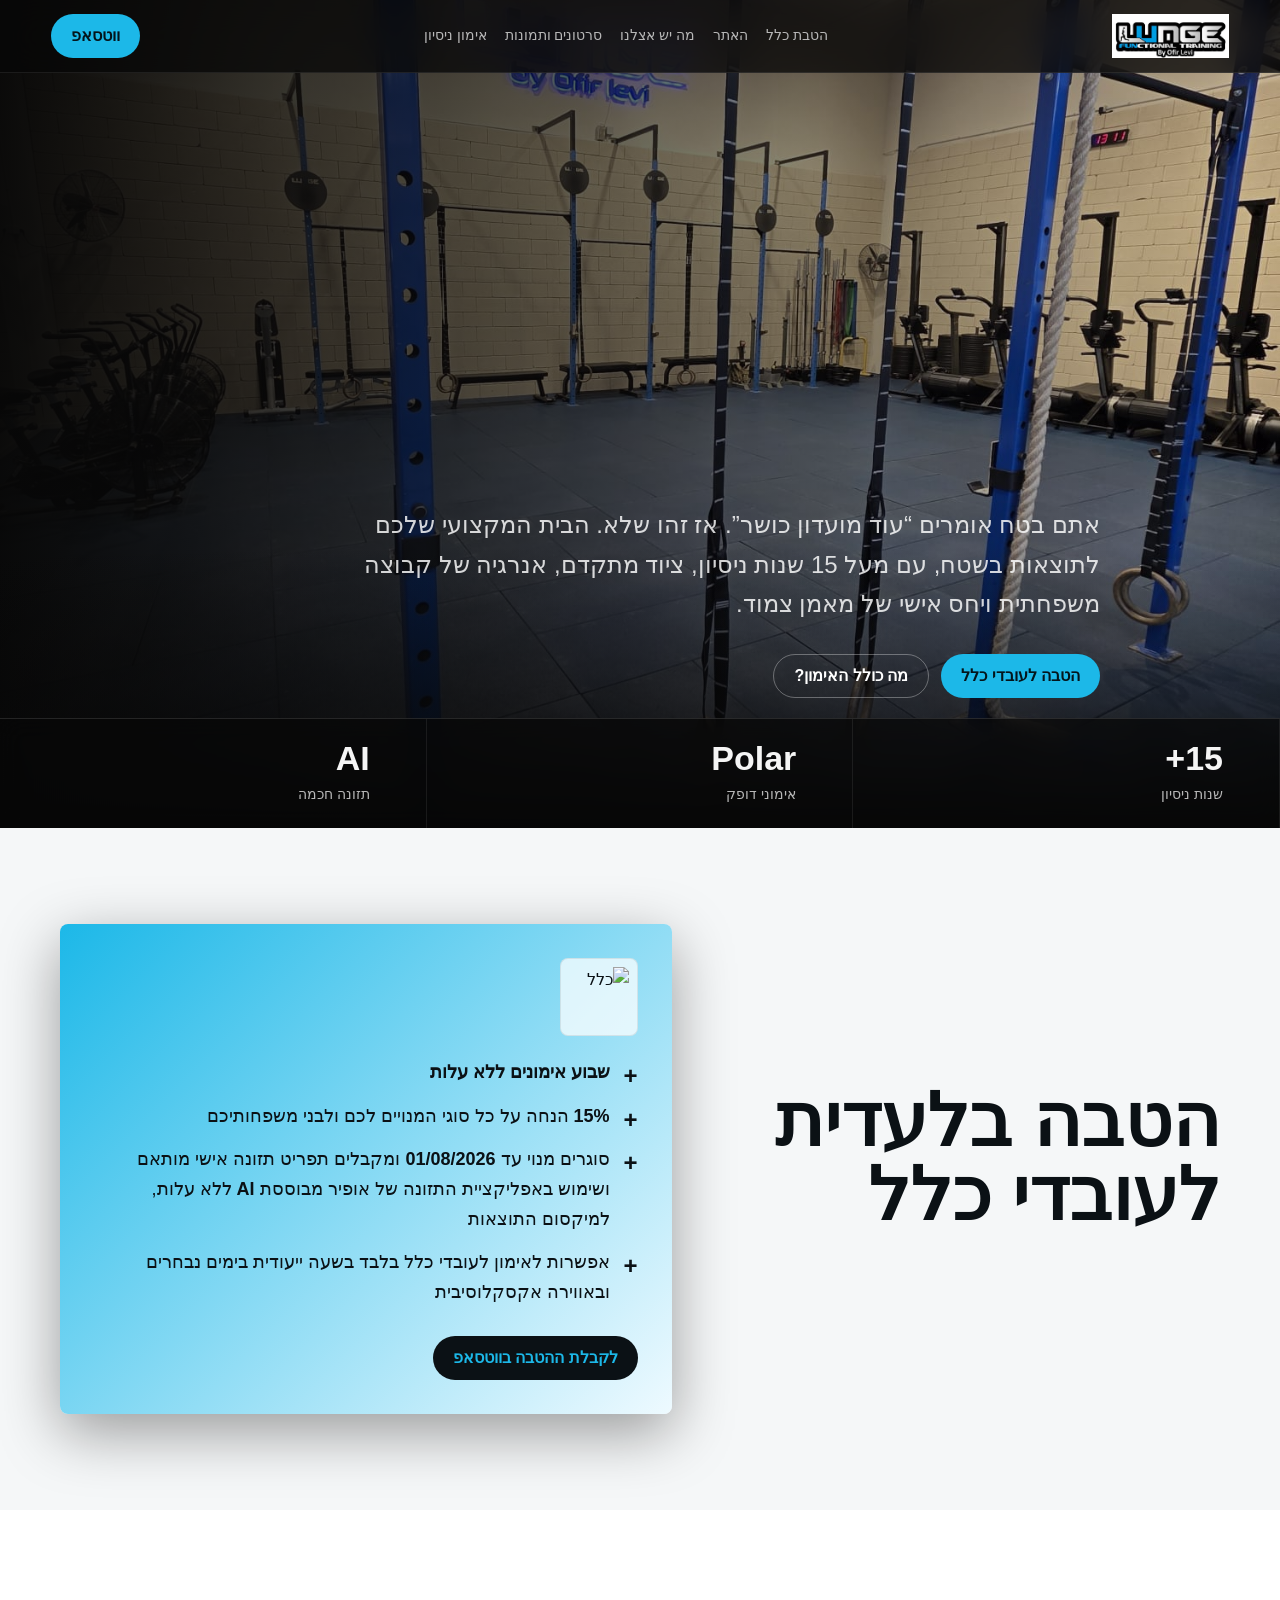
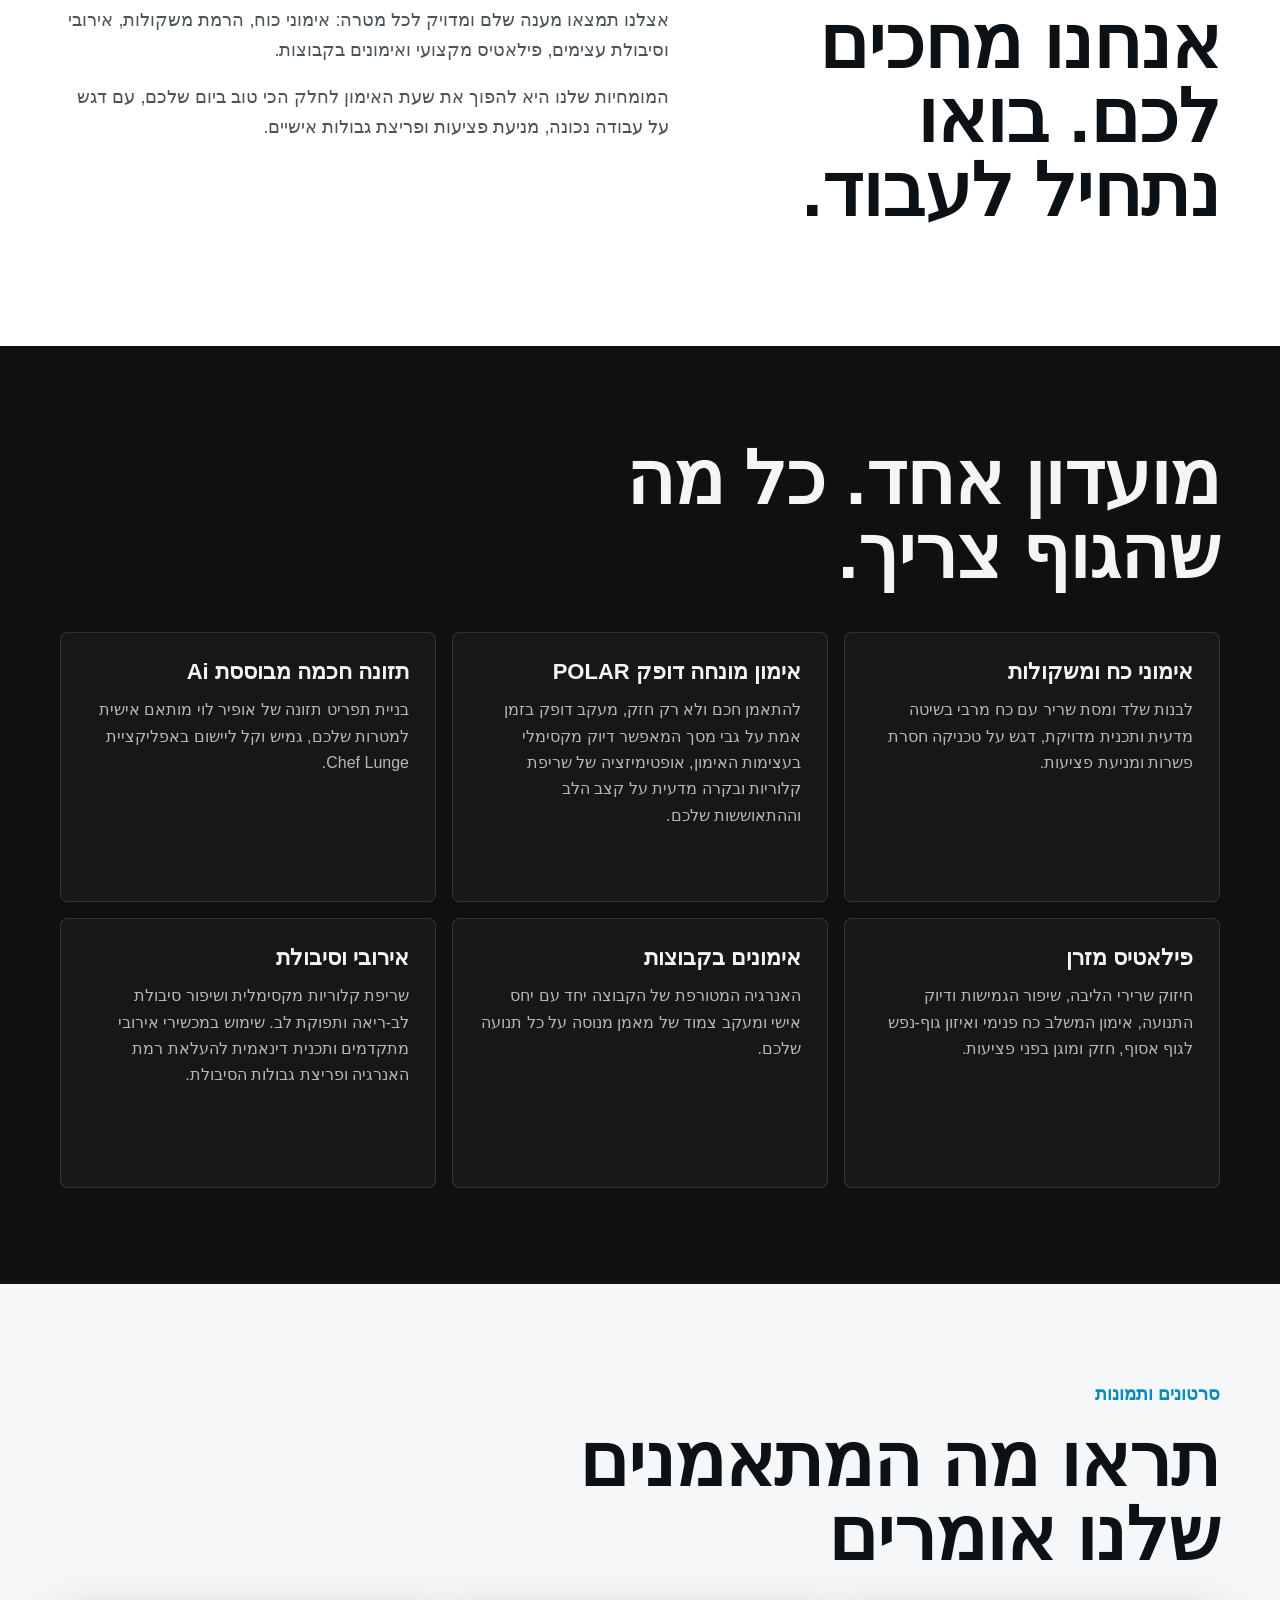
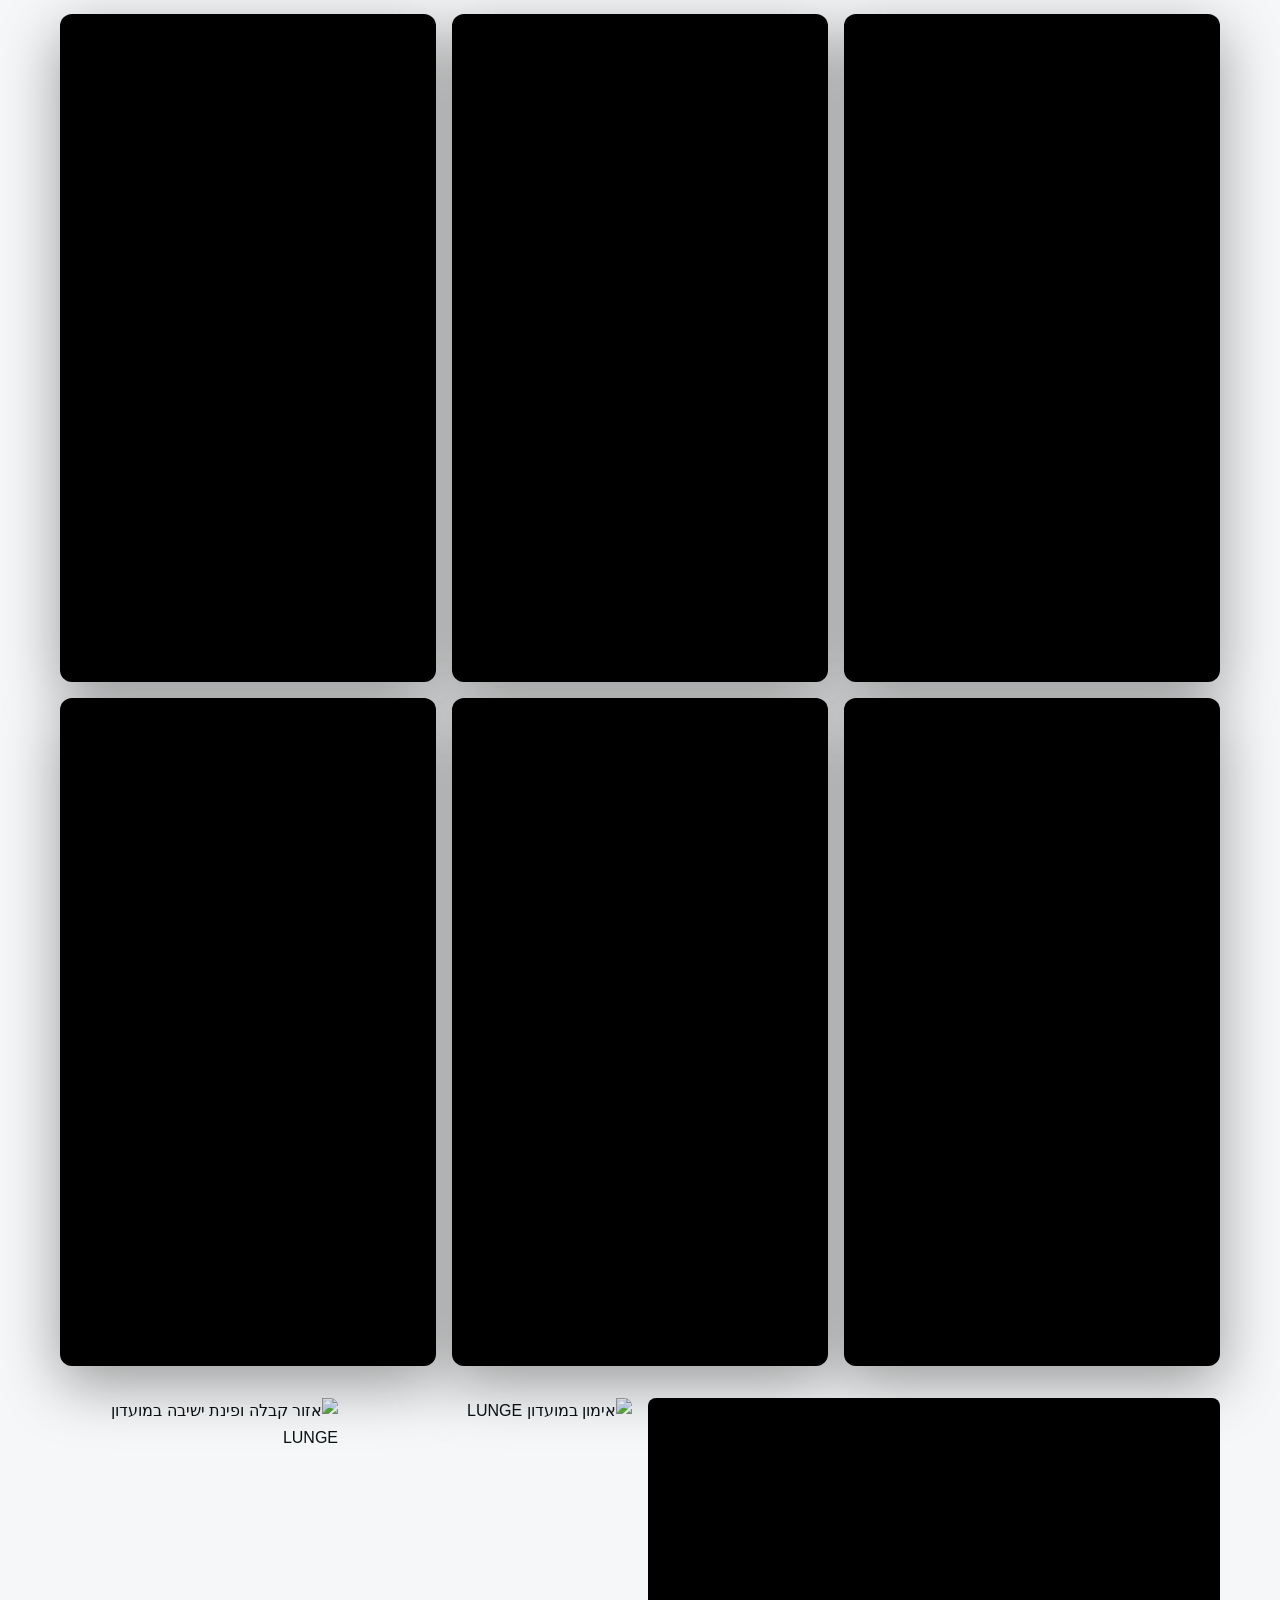
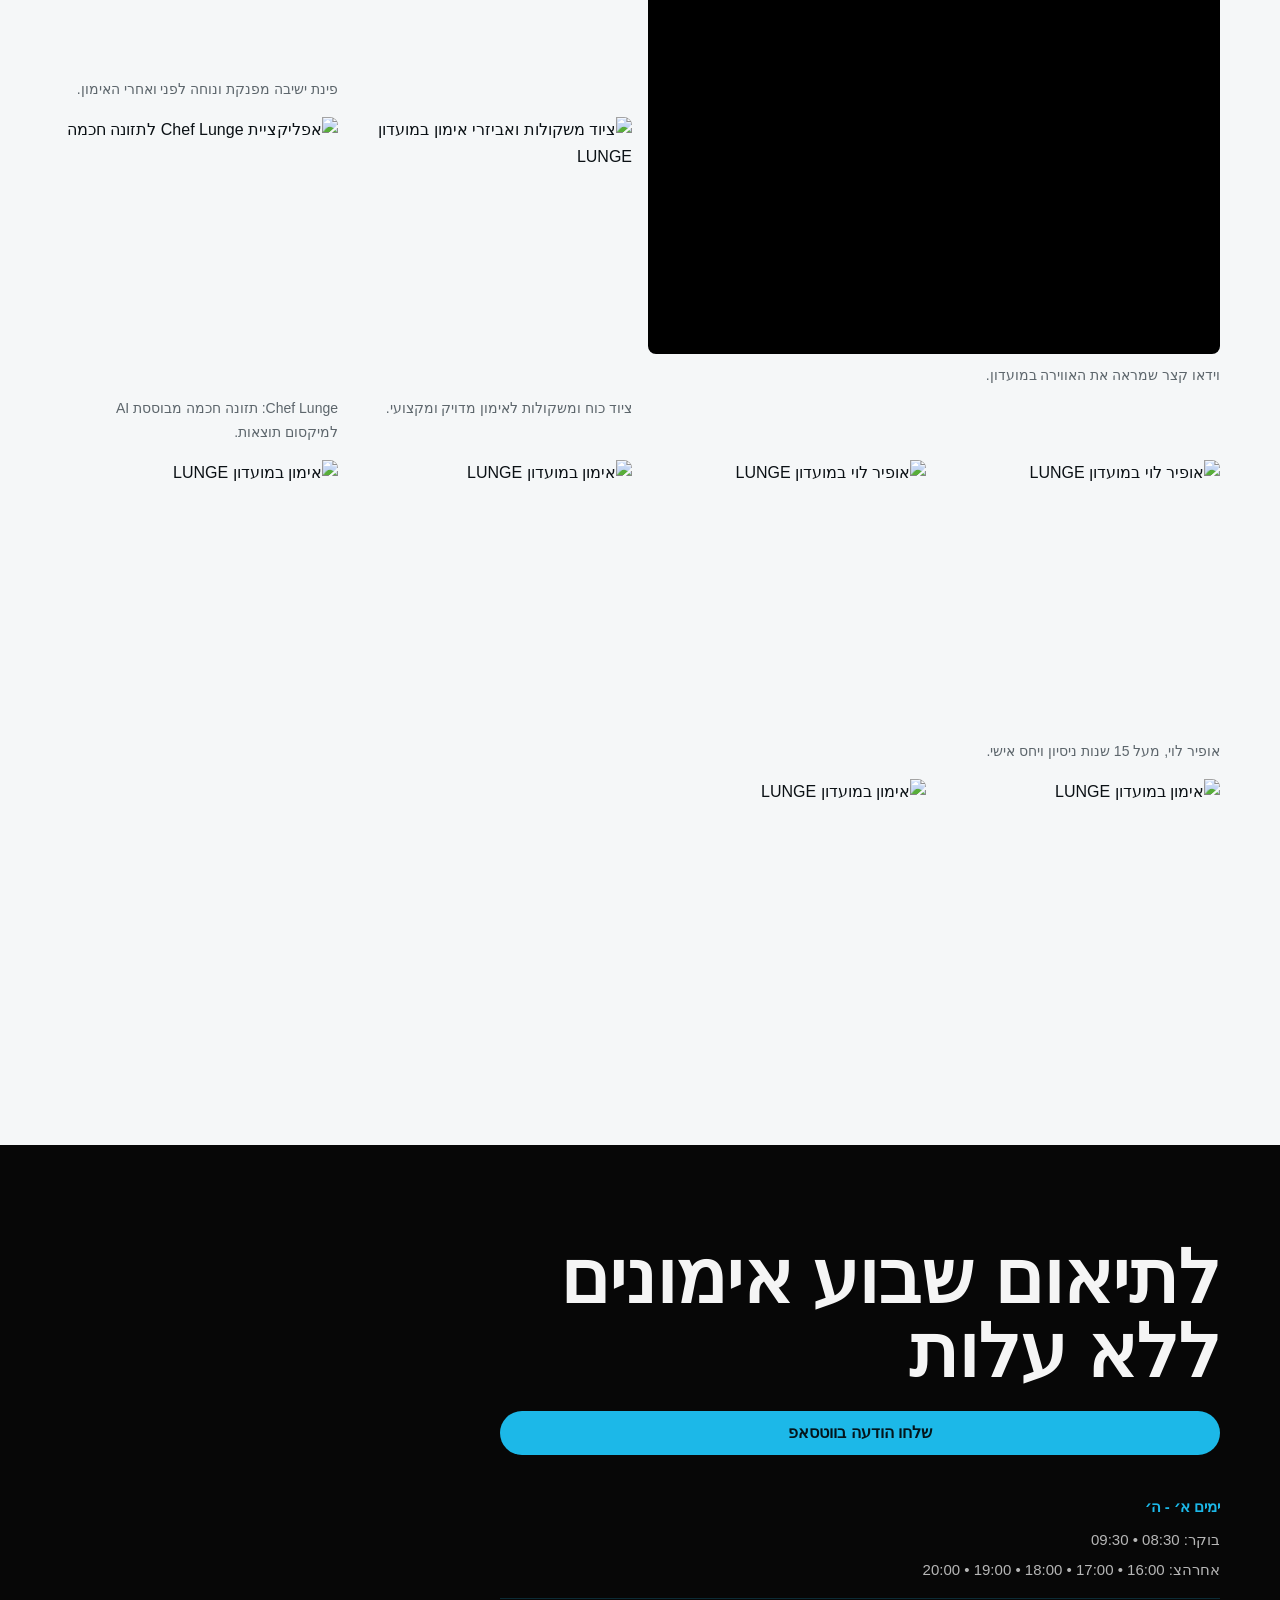
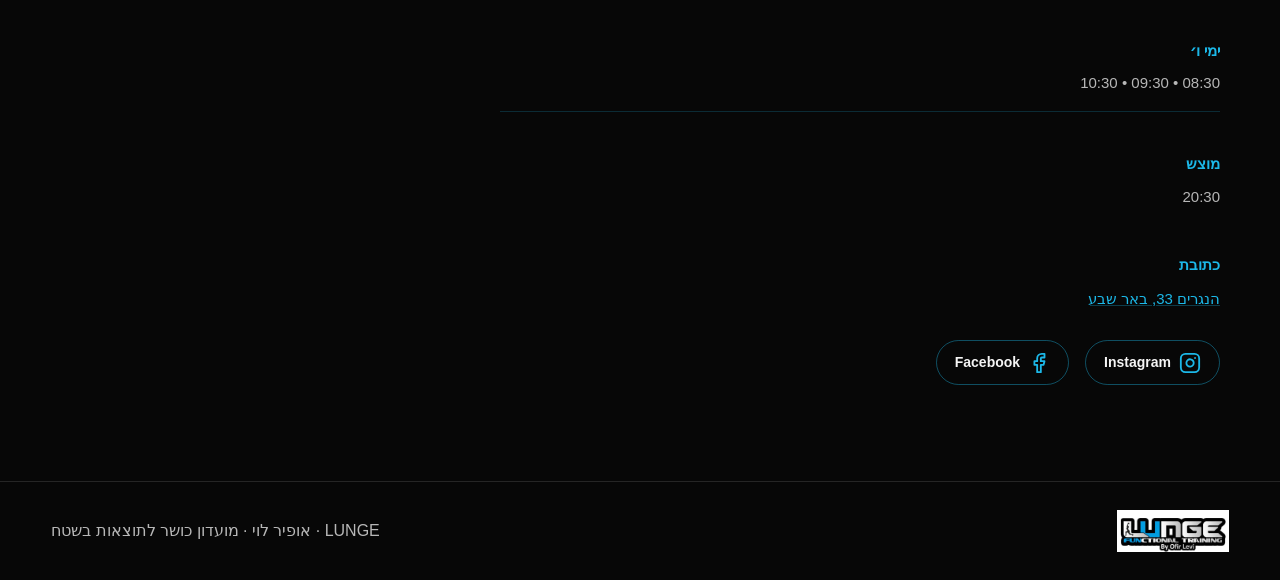
==== index.html @ 2f6d6d58 "Add files via upload" ====
<!doctype html>
<html lang="he" dir="rtl">
  <head>
    <meta charset="utf-8" />
    <meta name="viewport" content="width=device-width, initial-scale=1" />
    <title>LUNGE | מועדון כושר מתחת למשרד</title>
    <meta
      name="description"
      content="מועדון הכושר LUNGE בהנהלת אופיר לוי. אימוני כוח, משקולות, אירובי, פילאטיס מכשירים, אימונים בקבוצות והטבה בלעדית לעובדי כי״ל."
    />
    <meta property="og:title" content="LUNGE | מועדון כושר מתחת למשרד" />
    <meta
      property="og:description"
      content="שבוע אימונים ללא עלות, 10% הנחה, תפריט תזונה ואימון ייעודי לעובדי כי״ל."
    />
    <meta property="og:image" content="brand.jpeg" />
    <meta name="theme-color" content="#070707" />
    <link rel="icon" type="image/jpeg" href="brand.jpeg" />
    <link rel="preload" as="image" href="hero-gym.jpeg" />
    <link rel="stylesheet" href="styles.css" />
  </head>

  <body>
    <header class="topbar">
      <a class="brand" href="#top" aria-label="LUNGE">
        <img src="brand.jpeg" alt="LUNGE Functional Training" />
      </a>

      <nav class="nav" aria-label="ניווט">
        <a href="#benefit">הטבת כלל</a>
        <a href="#about">האתר</a>
        <a href="#training">מה יש אצלנו</a>
        <a href="#media">סרטונים ותמונות</a>
        <a href="#contact">אימון ניסיון</a>
      </nav>

      <a class="top-cta" href="https://wa.link/krynfj" target="_blank" rel="noopener">
        ווטסאפ
      </a>
    </header>

    <main id="top">
      <section class="hero" aria-label="LUNGE">
        <div class="hero__shade"></div>
        <div class="hero__content">
          <p class="hero__lead">
            אתם בטח אומרים “עוד מועדון כושר”. אז זהו שלא. הבית המקצועי שלכם
            לתוצאות בשטח, עם מעל 15 שנות ניסיון, ציוד מתקדם, אנרגיה של קבוצה
            משפחתית ויחס אישי של מאמן צמוד.
          </p>

          <div class="hero__actions">
            <a class="btn btn--primary" href="#benefit">הטבה לעובדי כלל</a>
            <a class="btn btn--ghost" href="#training">מה כולל האימון?</a>
          </div>
        </div>

        <div class="hero__stats" aria-label="יתרונות מרכזיים">
          <div>
            <strong>15+</strong>
            <span>שנות ניסיון</span>
          </div>
          <div>
            <strong>Polar</strong>
            <span>אימוני דופק</span>
          </div>
          <div>
            <strong>AI</strong>
            <span>תזונה חכמה</span>
          </div>
        </div>
      </section>

      <section class="benefit" id="benefit" aria-labelledby="benefit-title">
        <div class="section-inner benefit__grid">
          <div class="benefit__copy">
            <h2 id="benefit-title">הטבה בלעדית לעובדי כלל</h2>
          </div>

          <div class="benefit__card">
            <div class="benefit__logo">
              <img src="assets/images/klal-logo.png" alt="כלל" />
            </div>
            <ul class="benefit__list">
              <li><strong>שבוע אימונים ללא עלות</strong></li>
              <li><strong>15%</strong> הנחה על כל סוגי המנויים לכם ולבני משפחותיכם</li>
              <li>
                סוגרים מנוי עד <strong>01/08/2026</strong> ומקבלים תפריט תזונה אישי
                מותאם ושימוש באפליקציית התזונה של אופיר מבוססת <strong>AI</strong>
                ללא עלות, למיקסום התוצאות
              </li>
              <li>
                אפשרות לאימון לעובדי כלל בלבד בשעה ייעודית בימים נבחרים ובאווירה אקסקלוסיבית
              </li>
            </ul>
            <a class="btn btn--dark" href="https://wa.link/krynfj" target="_blank" rel="noopener">
              לקבלת ההטבה בווטסאפ
            </a>
          </div>
        </div>
      </section>

      <section class="about" id="about">
        <div class="section-inner split">
          <div>
            <h2>אנחנו מחכים לכם. בואו נתחיל לעבוד.</h2>
          </div>
          <div class="about__text">
            <p>
              אצלנו תמצאו מענה שלם ומדויק לכל מטרה: אימוני כוח, הרמת משקולות,
              אירובי וסיבולת עצימים, פילאטיס מקצועי ואימונים בקבוצות.
            </p>
            <p>
              המומחיות שלנו היא להפוך את שעת האימון לחלק הכי טוב ביום שלכם, עם
              דגש על עבודה נכונה, מניעת פציעות ופריצת גבולות אישיים.
            </p>
          </div>
        </div>
      </section>

      <section class="training" id="training">
        <div class="section-inner">
          <div class="section-heading">
            <h2>מועדון אחד. כל מה שהגוף צריך.</h2>
          </div>

          <div class="cards">
            <article class="card">
              <h3>אימוני כח ומשקולות</h3>
              <p>
                לבנות שלד ומסת שריר עם כח מרבי בשיטה מדעית ותכנית מדויקת,
                דגש על טכניקה חסרת פשרות ומניעת פציעות.
              </p>
            </article>
            <article class="card">
              <h3>אימון מונחה דופק POLAR</h3>
              <p>
                להתאמן חכם ולא רק חזק, מעקב דופק בזמן אמת על גבי מסך המאפשר
                דיוק מקסימלי בעצימות האימון, אופטימיזציה של שריפת קלוריות
                ובקרה מדעית על קצב הלב וההתאוששות שלכם.
              </p>
            </article>
            <article class="card">
              <h3>תזונה חכמה מבוססת Ai</h3>
              <p>
                בניית תפריט תזונה של אופיר לוי מותאם אישית למטרות שלכם,
                גמיש וקל ליישום באפליקציית Chef Lunge.
              </p>
            </article>
            <article class="card">
              <h3>פילאטיס מזרן</h3>
              <p>
                חיזוק שרירי הליבה, שיפור הגמישות ודיוק התנועה, אימון המשלב
                כח פנימי ואיזון גוף-נפש לגוף אסוף, חזק ומוגן בפני פציעות.
              </p>
            </article>
            <article class="card">
              <h3>אימונים בקבוצות</h3>
              <p>
                האנרגיה המטורפת של הקבוצה יחד עם יחס אישי ומעקב צמוד של מאמן
                מנוסה על כל תנועה שלכם.
              </p>
            </article>
            <article class="card">
              <h3>אירובי וסיבולת</h3>
              <p>
                שריפת קלוריות מקסימלית ושיפור סיבולת לב-ריאה ותפוקת לב.
                שימוש במכשירי אירובי מתקדמים ותכנית דינאמית להעלאת רמת
                האנרגיה ופריצת גבולות הסיבולת.
              </p>
            </article>
          </div>
        </div>
      </section>

      <section class="media" id="media">
        <div class="section-inner">
          <div class="section-heading">
            <p class="eyebrow dark">סרטונים ותמונות</p>
            <h2>תראו מה המתאמנים שלנו אומרים</h2>
          </div>

          <div class="shorts-grid">
            <figure class="short-tile">
              <iframe
                src="https://www.youtube.com/embed/lzK9dWXxKTw"
                title="עדות מתאמן/ת LUNGE"
                loading="lazy"
                allow="accelerometer; autoplay; clipboard-write; encrypted-media; gyroscope; picture-in-picture; web-share"
                allowfullscreen
              ></iframe>
            </figure>
            <figure class="short-tile">
              <iframe
                src="https://www.youtube.com/embed/aszAF7Emz4w"
                title="עדות מתאמן/ת LUNGE"
                loading="lazy"
                allow="accelerometer; autoplay; clipboard-write; encrypted-media; gyroscope; picture-in-picture; web-share"
                allowfullscreen
              ></iframe>
            </figure>
            <figure class="short-tile">
              <iframe
                src="https://www.youtube.com/embed/wGm3rIinz8o"
                title="עדות מתאמן/ת LUNGE"
                loading="lazy"
                allow="accelerometer; autoplay; clipboard-write; encrypted-media; gyroscope; picture-in-picture; web-share"
                allowfullscreen
              ></iframe>
            </figure>
            <figure class="short-tile">
              <iframe
                src="https://www.youtube.com/embed/WeMZxipOYgA"
                title="עדות מתאמן/ת LUNGE"
                loading="lazy"
                allow="accelerometer; autoplay; clipboard-write; encrypted-media; gyroscope; picture-in-picture; web-share"
                allowfullscreen
              ></iframe>
            </figure>
            <figure class="short-tile">
              <iframe
                src="https://www.youtube.com/embed/0on60mbKe9g"
                title="עדות מתאמן/ת LUNGE"
                loading="lazy"
                allow="accelerometer; autoplay; clipboard-write; encrypted-media; gyroscope; picture-in-picture; web-share"
                allowfullscreen
              ></iframe>
            </figure>
            <figure class="short-tile">
              <iframe
                src="https://www.youtube.com/embed/pkzdAr8UBzA"
                title="עדות מתאמן/ת LUNGE"
                loading="lazy"
                allow="accelerometer; autoplay; clipboard-write; encrypted-media; gyroscope; picture-in-picture; web-share"
                allowfullscreen
              ></iframe>
            </figure>
          </div>

          <div class="media-grid">
            <figure class="media-tile media-tile--wide">
              <iframe
                src="https://www.youtube.com/embed/ByRLgPkxGmU"
                title="LUNGE video"
                loading="lazy"
                allow="accelerometer; autoplay; clipboard-write; encrypted-media; gyroscope; picture-in-picture; web-share"
                allowfullscreen
              ></iframe>
              <figcaption>וידאו קצר שמראה את האווירה במועדון.</figcaption>
            </figure>
            <figure class="media-tile">
              <img src="assets/images/ofir-6.jpeg" alt="אימון במועדון LUNGE" loading="lazy" />
            </figure>
            <figure class="media-tile">
              <img src="assets/images/gallery-1.jpeg" alt="אזור קבלה ופינת ישיבה במועדון LUNGE" loading="lazy" />
              <figcaption>פינת ישיבה מפנקת ונוחה לפני ואחרי האימון.</figcaption>
            </figure>
            <figure class="media-tile">
              <img src="assets/images/gallery-2.jpeg" alt="ציוד משקולות ואביזרי אימון במועדון LUNGE" loading="lazy" />
              <figcaption>ציוד כוח ומשקולות לאימון מדויק ומקצועי.</figcaption>
            </figure>
            <figure class="media-tile">
              <img src="assets/images/gallery-3.jpeg" alt="אפליקציית Chef Lunge לתזונה חכמה" loading="lazy" />
              <figcaption>Chef Lunge: תזונה חכמה מבוססת AI למיקסום תוצאות.</figcaption>
            </figure>
            <figure class="media-tile">
              <img src="assets/images/gallery-4.jpeg" alt="אופיר לוי במועדון LUNGE" loading="lazy" />
              <figcaption>אופיר לוי, מעל 15 שנות ניסיון ויחס אישי.</figcaption>
            </figure>
            <figure class="media-tile">
              <img src="assets/images/ofir-1.jpeg" alt="אופיר לוי במועדון LUNGE" loading="lazy" />
            </figure>
            <figure class="media-tile">
              <img src="assets/images/ofir-2.jpeg" alt="אימון במועדון LUNGE" loading="lazy" />
            </figure>
            <figure class="media-tile">
              <img src="assets/images/ofir-3.jpeg" alt="אימון במועדון LUNGE" loading="lazy" />
            </figure>
            <figure class="media-tile">
              <img src="assets/images/ofir-4.jpeg" alt="אימון במועדון LUNGE" loading="lazy" />
            </figure>
            <figure class="media-tile">
              <img src="assets/images/ofir-5.jpeg" alt="אימון במועדון LUNGE" loading="lazy" />
            </figure>
          </div>
        </div>
      </section>

      <section class="contact" id="contact">
        <div class="section-inner contact__box">
          <div>
            <h2>לתיאום שבוע אימונים ללא עלות</h2>
            <div class="contact__content">
              <a class="btn btn--primary" href="https://wa.link/krynfj" target="_blank" rel="noopener">
                שלחו הודעה בווטסאפ
              </a>
              <div class="contact__hours">
                <div class="hours-item">
                  <div class="hours-day">ימים א׳ - ה׳</div>
                  <div class="hours-time">בוקר: 08:30 • 09:30</div>
                  <div class="hours-time">אחרהצ: 16:00 • 17:00 • 18:00 • 19:00 • 20:00</div>
                </div>
                <div class="hours-item">
                  <div class="hours-day">ימי ו׳</div>
                  <div class="hours-time">08:30 • 09:30 • 10:30</div>
                </div>
                <div class="hours-item">
                  <div class="hours-day">מוצש</div>
                  <div class="hours-time">20:30</div>
                </div>
              </div>

              <div class="contact__address">
                <div class="hours-day">כתובת</div>
                <a href="https://www.google.com/maps/search/?api=1&query=%D7%94%D7%A0%D7%92%D7%A8%D7%99%D7%9D+33%2C+%D7%91%D7%90%D7%A8+%D7%A9%D7%91%D7%A2" target="_blank" rel="noopener" class="hours-time address-link">
                  הנגרים 33, באר שבע
                </a>
              </div>

              <div class="contact__social">
                <a href="https://www.instagram.com/ofir_levi_lunge" target="_blank" rel="noopener" aria-label="Instagram" class="social-link">
                  <svg width="22" height="22" viewBox="0 0 24 24" fill="none" stroke="currentColor" stroke-width="2" stroke-linecap="round" stroke-linejoin="round"><rect x="2" y="2" width="20" height="20" rx="5" ry="5"/><path d="M16 11.37A4 4 0 1 1 12.63 8 4 4 0 0 1 16 11.37z"/><line x1="17.5" y1="6.5" x2="17.51" y2="6.5"/></svg>
                  <span>Instagram</span>
                </a>
                <a href="https://www.facebook.com/share/1Coig9kDcf/" target="_blank" rel="noopener" aria-label="Facebook" class="social-link">
                  <svg width="22" height="22" viewBox="0 0 24 24" fill="none" stroke="currentColor" stroke-width="2" stroke-linecap="round" stroke-linejoin="round"><path d="M18 2h-3a5 5 0 0 0-5 5v3H7v4h3v8h4v-8h3l1-4h-4V7a1 1 0 0 1 1-1h3z"/></svg>
                  <span>Facebook</span>
                </a>
              </div>
            </div>
          </div>
        </div>
      </section>
    </main>

    <footer class="footer">
      <img src="brand.jpeg" alt="LUNGE" />
      <p>LUNGE · אופיר לוי · מועדון כושר לתוצאות בשטח</p>
    </footer>
  </body>
</html>
---- styles.css ----
:root {
  --bg: #070707;
  --surface: #101010;
  --surface-soft: #171717;
  --text: #f5f5f5;
  --muted: #b7b7b7;
  --ink: #0b1115;
  --cyan: #1cb8e8;
  --cyan-dark: #0c8ab8;
  --line: rgba(255, 255, 255, 0.12);
  --shadow: 0 18px 60px rgba(0, 0, 0, 0.38);
}

* {
  box-sizing: border-box;
}

html {
  scroll-behavior: smooth;
}

body {
  margin: 0;
  font-family: Arial, "Noto Sans Hebrew", sans-serif;
  background: var(--bg);
  color: var(--text);
  line-height: 1.65;
}

body,
button,
a {
  letter-spacing: 0;
}

a {
  color: inherit;
  text-decoration: none;
}

img {
  max-width: 100%;
  display: block;
}

.topbar {
  position: fixed;
  inset: 0 0 auto;
  z-index: 20;
  display: flex;
  align-items: center;
  justify-content: space-between;
  gap: 20px;
  padding: 14px clamp(18px, 4vw, 52px);
  border-bottom: 1px solid rgba(255, 255, 255, 0.08);
  background: rgba(7, 7, 7, 0.76);
  backdrop-filter: blur(18px);
}

.brand img {
  height: 44px;
  width: auto;
}

.nav {
  display: flex;
  align-items: center;
  gap: 18px;
  color: var(--muted);
  font-size: 14px;
}

.nav a:hover {
  color: var(--cyan);
}

.top-cta,
.btn {
  display: inline-flex;
  align-items: center;
  justify-content: center;
  min-height: 44px;
  padding: 0 20px;
  border-radius: 999px;
  font-weight: 700;
  transition: transform 0.2s ease, background 0.2s ease, color 0.2s ease;
}

.top-cta,
.btn--primary {
  background: var(--cyan);
  color: #04151b;
}

.top-cta:hover,
.btn:hover {
  transform: translateY(-2px);
}

.btn--ghost {
  border: 1px solid rgba(255, 255, 255, 0.32);
  color: #fff;
}

.btn--dark {
  background: var(--ink);
  color: var(--cyan);
}

.hero {
  min-height: 92vh;
  position: relative;
  display: grid;
  align-items: end;
  overflow: hidden;
  background:
    linear-gradient(90deg, rgba(7, 7, 7, 0.98), rgba(7, 7, 7, 0.62) 48%, rgba(7, 7, 7, 0.1)),
    url("hero-gym.jpeg") center / cover no-repeat;
}

.hero__shade {
  position: absolute;
  inset: 0;
  background: linear-gradient(0deg, var(--bg), rgba(7, 7, 7, 0) 34%);
}

.hero__content {
  position: relative;
  z-index: 1;
  width: min(920px, calc(100% - 36px));
  margin-inline: auto;
  padding: 128px 0 130px;
}

.eyebrow,
.tag {
  margin: 0 0 14px;
  color: var(--cyan);
  font-size: 13px;
  font-weight: 800;
  text-transform: uppercase;
}

.eyebrow.dark {
  color: var(--cyan-dark);
}

h1,
h2,
h3,
p {
  margin-top: 0;
}

h1 {
  margin-bottom: 18px;
  font-size: clamp(72px, 15vw, 190px);
  line-height: 0.82;
  font-weight: 900;
}

h2 {
  font-size: clamp(34px, 6vw, 74px);
  line-height: 1;
  margin-bottom: 22px;
}

h3 {
  font-size: 22px;
  line-height: 1.2;
  margin-bottom: 12px;
}

.hero__lead {
  max-width: 760px;
  color: rgba(255, 255, 255, 0.82);
  font-size: clamp(18px, 2vw, 24px);
}

.hero__actions {
  display: flex;
  flex-wrap: wrap;
  gap: 12px;
  margin-top: 30px;
}

.hero__stats {
  position: absolute;
  z-index: 2;
  inset-inline: 0;
  bottom: 0;
  display: grid;
  grid-template-columns: repeat(3, 1fr);
  border-top: 1px solid rgba(255, 255, 255, 0.12);
  background: rgba(7, 7, 7, 0.72);
  backdrop-filter: blur(12px);
}

.hero__stats div {
  padding: 22px clamp(18px, 5vw, 56px);
  border-inline-start: 1px solid rgba(255, 255, 255, 0.08);
}

.hero__stats strong {
  display: block;
  font-size: 34px;
  line-height: 1;
}

.hero__stats span {
  display: block;
  color: var(--muted);
  font-size: 14px;
  margin-top: 8px;
}

.section-inner {
  width: min(1160px, calc(100% - 36px));
  margin-inline: auto;
  padding: 96px 0;
}

.benefit {
  background: #f5f7f8;
  color: var(--ink);
}

.benefit__grid {
  display: grid;
  grid-template-columns: 0.9fr 1.1fr;
  gap: 48px;
  align-items: center;
}

.benefit__copy p,
.about__text,
.section-heading p,
.contact p {
  color: #4a545b;
  font-size: 18px;
}

.benefit__card {
  position: relative;
  padding: 34px;
  border-radius: 8px;
  background: linear-gradient(135deg, var(--cyan), #eefaff);
  box-shadow: var(--shadow);
}

.benefit__logo {
  width: 78px;
  height: 78px;
  display: grid;
  place-items: center;
  margin-bottom: 22px;
  border-radius: 8px;
  background: rgba(255, 255, 255, 0.72);
  border: 1px solid rgba(0, 0, 0, 0.08);
}

.benefit__logo img {
  width: 60px;
  height: 60px;
  object-fit: contain;
}

.benefit__list {
  display: grid;
  gap: 14px;
  margin: 0 0 28px;
  padding: 0;
  list-style: none;
  color: #0b1115;
  font-size: 18px;
}

.benefit__list li {
  position: relative;
  padding-inline-start: 28px;
}

.benefit__list li::before {
  content: "+";
  position: absolute;
  inset-inline-start: 0;
  top: -2px;
  font-weight: 900;
  font-size: 24px;
}

.split {
  display: grid;
  grid-template-columns: 0.9fr 1.1fr;
  gap: 52px;
}

.about {
  background: #ffffff;
  color: var(--ink);
}

.training {
  background: var(--surface);
}

.section-heading {
  max-width: 780px;
  margin-bottom: 42px;
}

.cards {
  display: grid;
  grid-template-columns: repeat(3, 1fr);
  gap: 16px;
}

.card {
  min-height: 270px;
  padding: 26px;
  border-radius: 8px;
  background: var(--surface-soft);
  border: 1px solid var(--line);
}

.card span {
  color: var(--cyan);
  font-weight: 900;
}

.card p {
  color: var(--muted);
}

.media {
  background: #f5f7f8;
  color: var(--ink);
}

.media-grid {
  display: grid;
  grid-template-columns: repeat(4, 1fr);
  gap: 16px;
}

.shorts-grid {
  display: grid;
  grid-template-columns: repeat(3, 1fr);
  gap: 16px;
  margin-bottom: 32px;
}

.short-tile {
  margin: 0;
  position: relative;
  aspect-ratio: 9 / 16;
  border-radius: 12px;
  overflow: hidden;
  background: #000;
  box-shadow: var(--shadow);
}

.short-tile iframe {
  position: absolute;
  inset: 0;
  width: 100%;
  height: 100%;
  display: block;
  border: 0;
}

.media-tile {
  margin: 0;
}

.media-tile img {
  width: 100%;
  height: 270px;
  display: block;
  object-fit: cover;
  border-radius: 8px;
}

.media-tile iframe {
  width: 100%;
  height: 556px;
  display: block;
  border: 0;
  border-radius: 8px;
  background: #000;
}

.media-tile--wide {
  grid-column: span 2;
  grid-row: span 2;
}

.media-placeholder {
  min-height: 270px;
  display: grid;
  place-items: center;
  padding: 24px;
  border-radius: 8px;
  background:
    linear-gradient(135deg, rgba(7, 7, 7, 0.92), rgba(28, 184, 232, 0.22)),
    #101010;
  color: #fff;
  text-align: center;
  font-weight: 800;
  font-size: 22px;
}

.media-tile--wide .media-placeholder {
  min-height: 556px;
}

figcaption {
  margin-top: 10px;
  color: #5d666c;
  font-size: 14px;
}

.contact {
  background: var(--bg);
}

.contact__box {
  display: flex;
  align-items: center;
  justify-content: space-between;
  gap: 28px;
}

.contact__box div {
  max-width: 720px;
}

.contact__content {
  display: flex;
  flex-direction: column;
  gap: 24px;
  margin-top: 20px;
}

.contact__hours {
  display: grid;
  gap: 24px;
}

.hours-item {
  padding: 16px 0;
  border-bottom: 1px solid rgba(28, 184, 232, 0.2);
}

.hours-item:last-child {
  border-bottom: none;
}

.hours-day {
  font-weight: 700;
  color: var(--cyan);
  margin-bottom: 8px;
  font-size: 15px;
}

.hours-time {
  color: var(--muted);
  font-size: 15px;
  line-height: 1.6;
  margin-bottom: 6px;
}

.hours-time:last-child {
  margin-bottom: 0;
}

.contact__address {
  margin-top: 4px;
}

.address-link {
  display: inline-block;
  color: var(--cyan);
  text-decoration: underline;
  text-decoration-color: rgba(28, 184, 232, 0.3);
  transition: color 0.2s ease;
}

.address-link:hover {
  color: #fff;
}

.contact__social {
  display: flex;
  gap: 16px;
  flex-wrap: wrap;
  margin-top: 4px;
}

.social-link {
  display: inline-flex;
  align-items: center;
  gap: 8px;
  padding: 10px 18px;
  border-radius: 999px;
  border: 1px solid rgba(28, 184, 232, 0.4);
  color: var(--text);
  font-size: 14px;
  font-weight: 600;
  transition: background 0.2s ease, border-color 0.2s ease, transform 0.2s ease;
}

.social-link:hover {
  background: rgba(28, 184, 232, 0.12);
  border-color: var(--cyan);
  transform: translateY(-2px);
}

.social-link svg {
  flex-shrink: 0;
  color: var(--cyan);
}

.footer {
  display: flex;
  align-items: center;
  justify-content: space-between;
  gap: 18px;
  padding: 28px clamp(18px, 4vw, 52px);
  border-top: 1px solid var(--line);
  color: var(--muted);
}

.footer img {
  height: 42px;
}

.footer p {
  margin: 0;
}

@media (max-width: 900px) {
  .nav {
    display: none;
  }

  .hero {
    min-height: 88vh;
    background:
      linear-gradient(0deg, rgba(7, 7, 7, 0.98), rgba(7, 7, 7, 0.48)),
      url("hero-gym.jpeg") center top / cover no-repeat;
  }

  .hero__content {
    padding: 108px 0 130px;
  }

  .benefit__grid,
  .split,
  .cards,
  .media-grid,
  .contact__box {
    grid-template-columns: 1fr;
  }

  .hero__stats {
    display: grid;
    grid-template-columns: repeat(3, 1fr);
  }

  .hero__stats div {
    padding: 12px 8px;
    text-align: center;
  }

  .hero__stats strong {
    font-size: 22px;
  }

  .hero__stats span {
    font-size: 11px;
    margin-top: 4px;
  }

  .cards,
  .media-grid {
    display: grid;
  }

  .shorts-grid {
    grid-template-columns: repeat(2, 1fr);
  }

  .media-tile--wide {
    grid-column: auto;
    grid-row: auto;
  }

  .media-tile--wide .media-placeholder {
    min-height: 360px;
  }

  .media-tile iframe {
    height: 360px;
  }

  .media-tile img {
    height: 300px;
  }

  .contact__box {
    display: grid;
  }

  .hours-time,
  .hours-day {
    font-size: 14px;
  }

  .footer {
    flex-direction: column;
    text-align: center;
  }
}
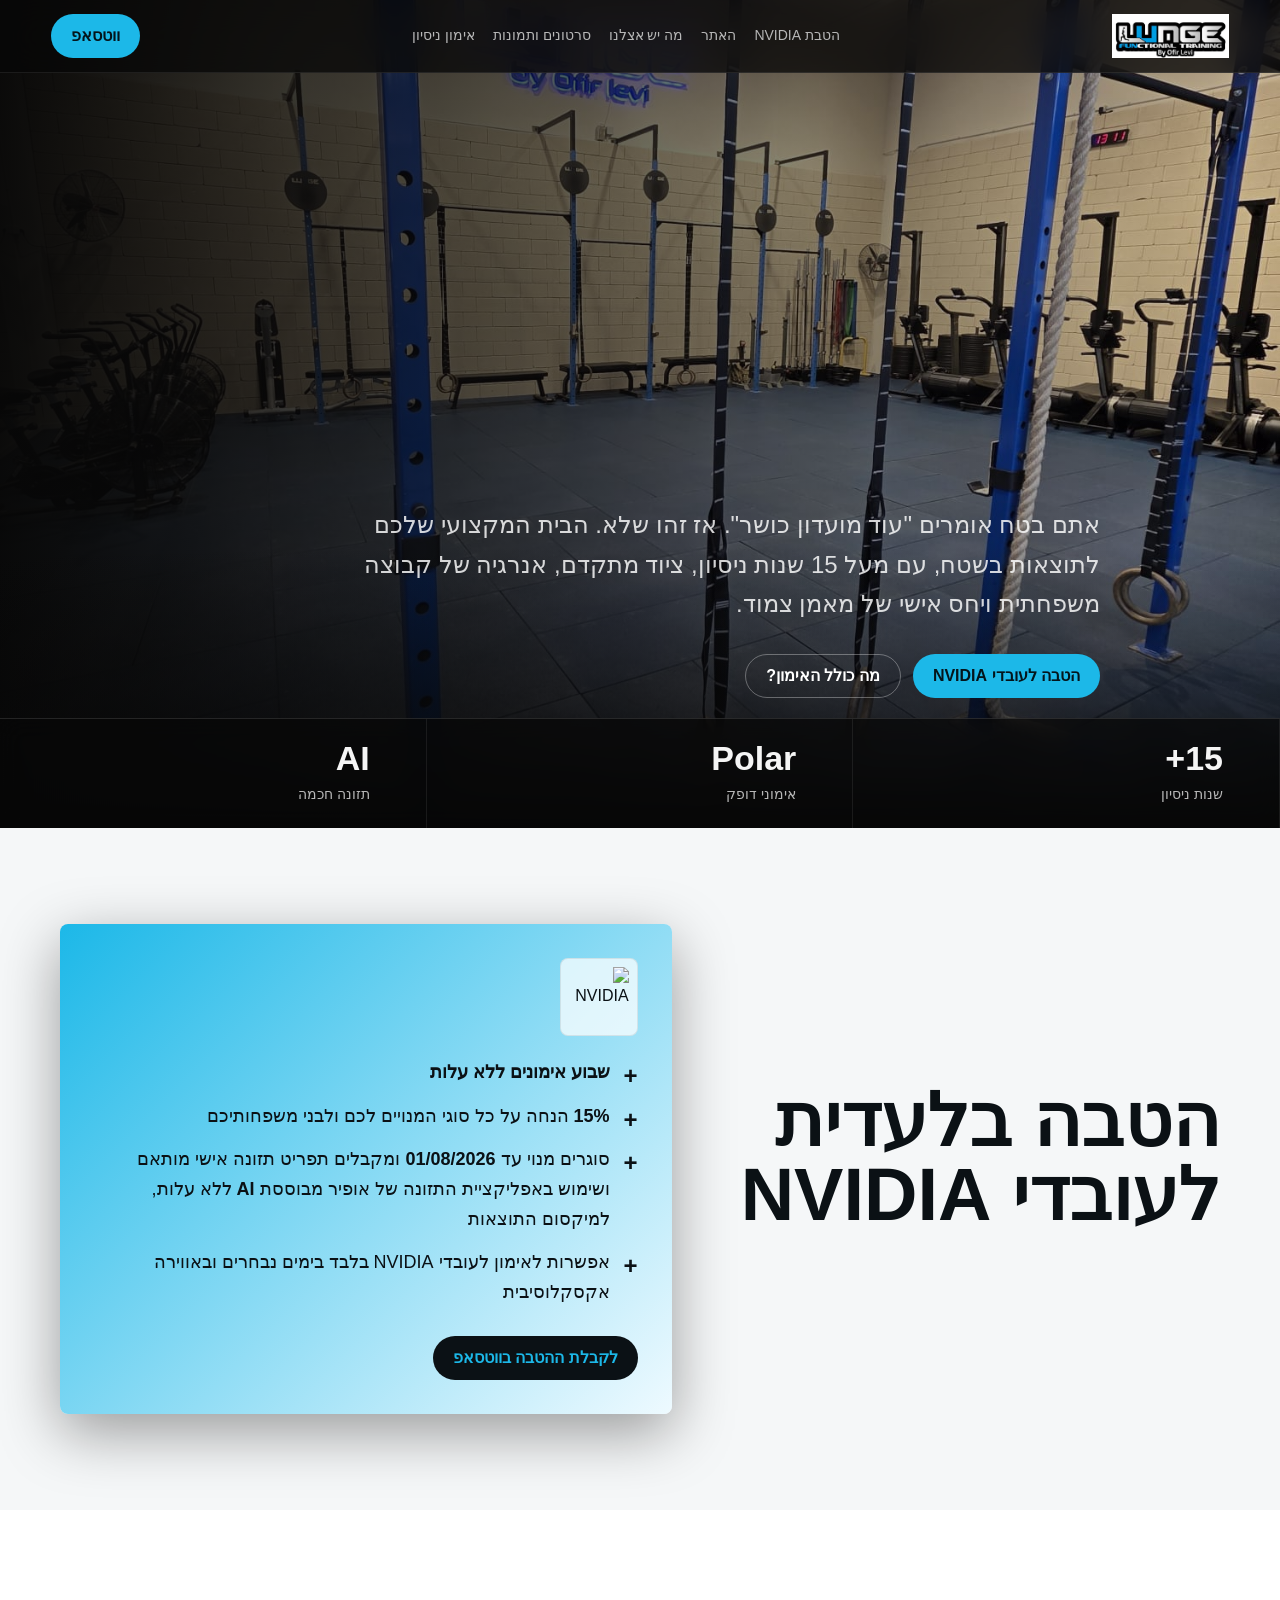
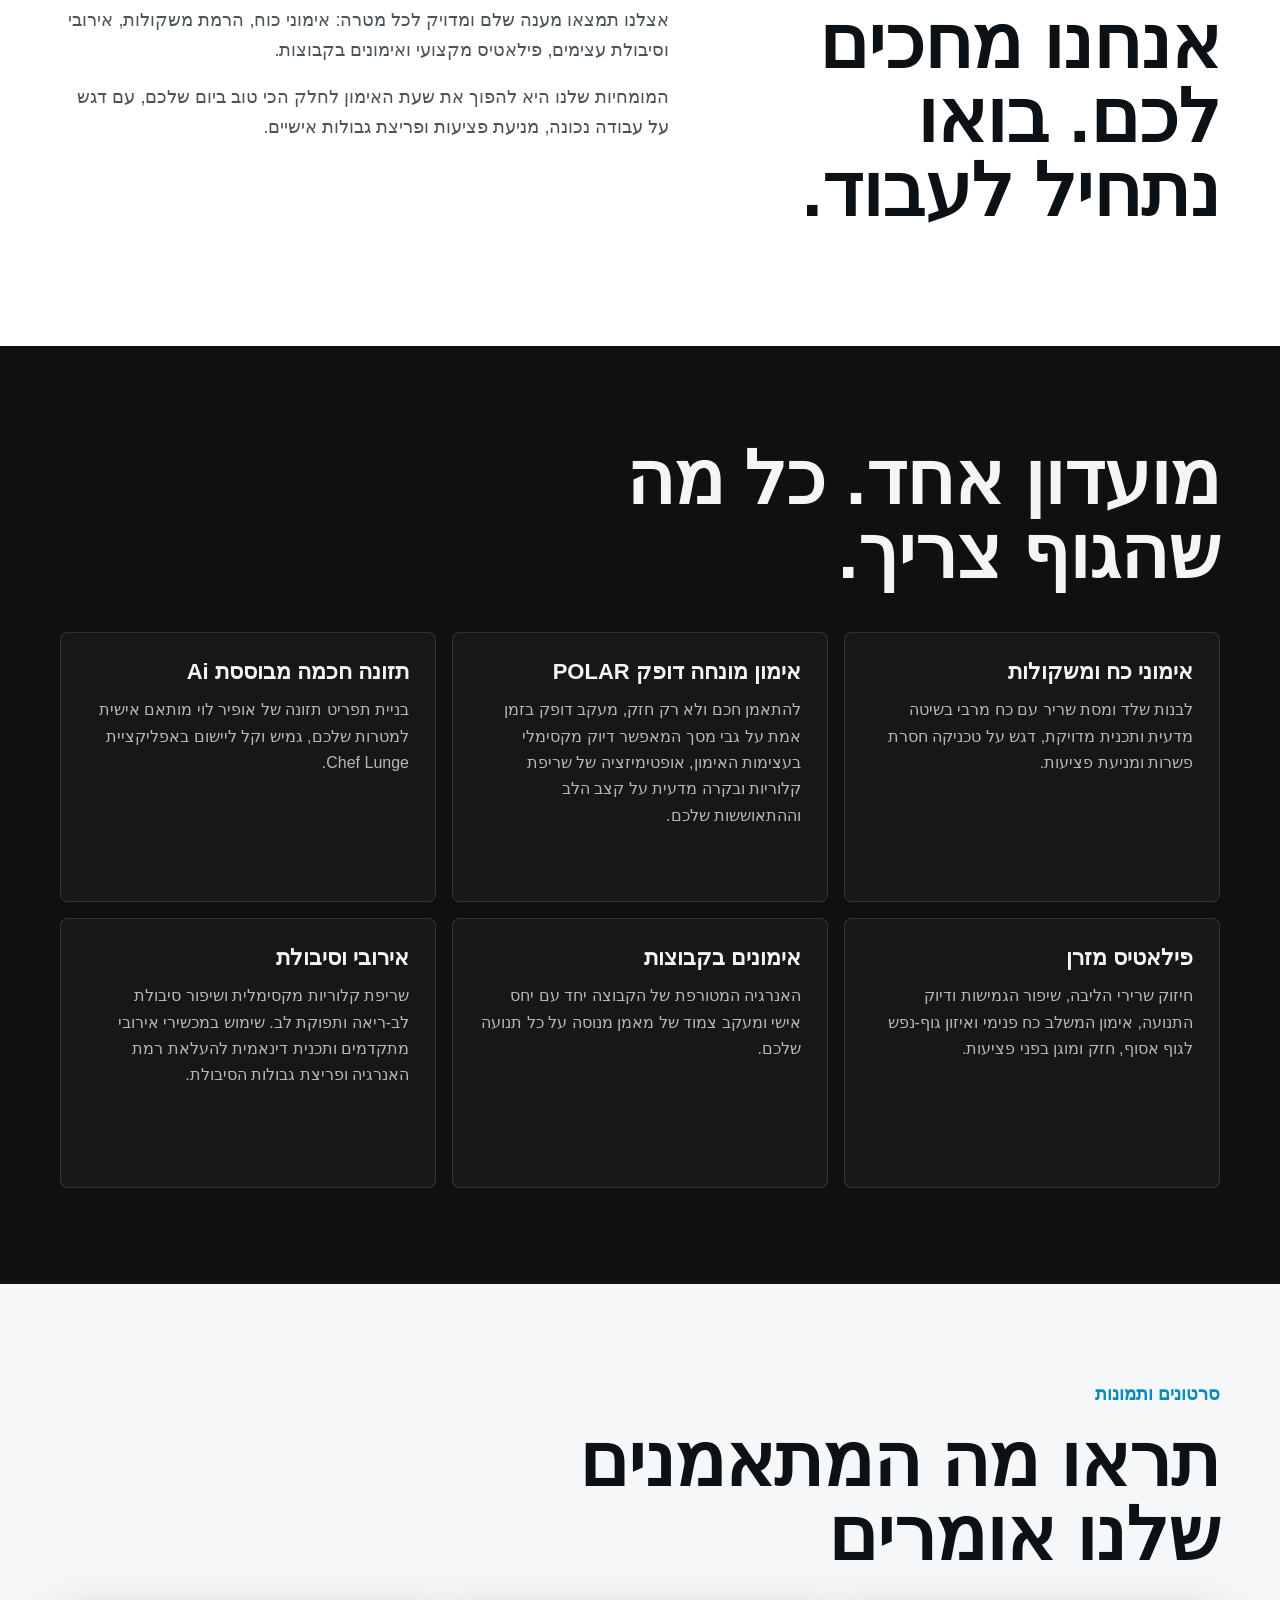
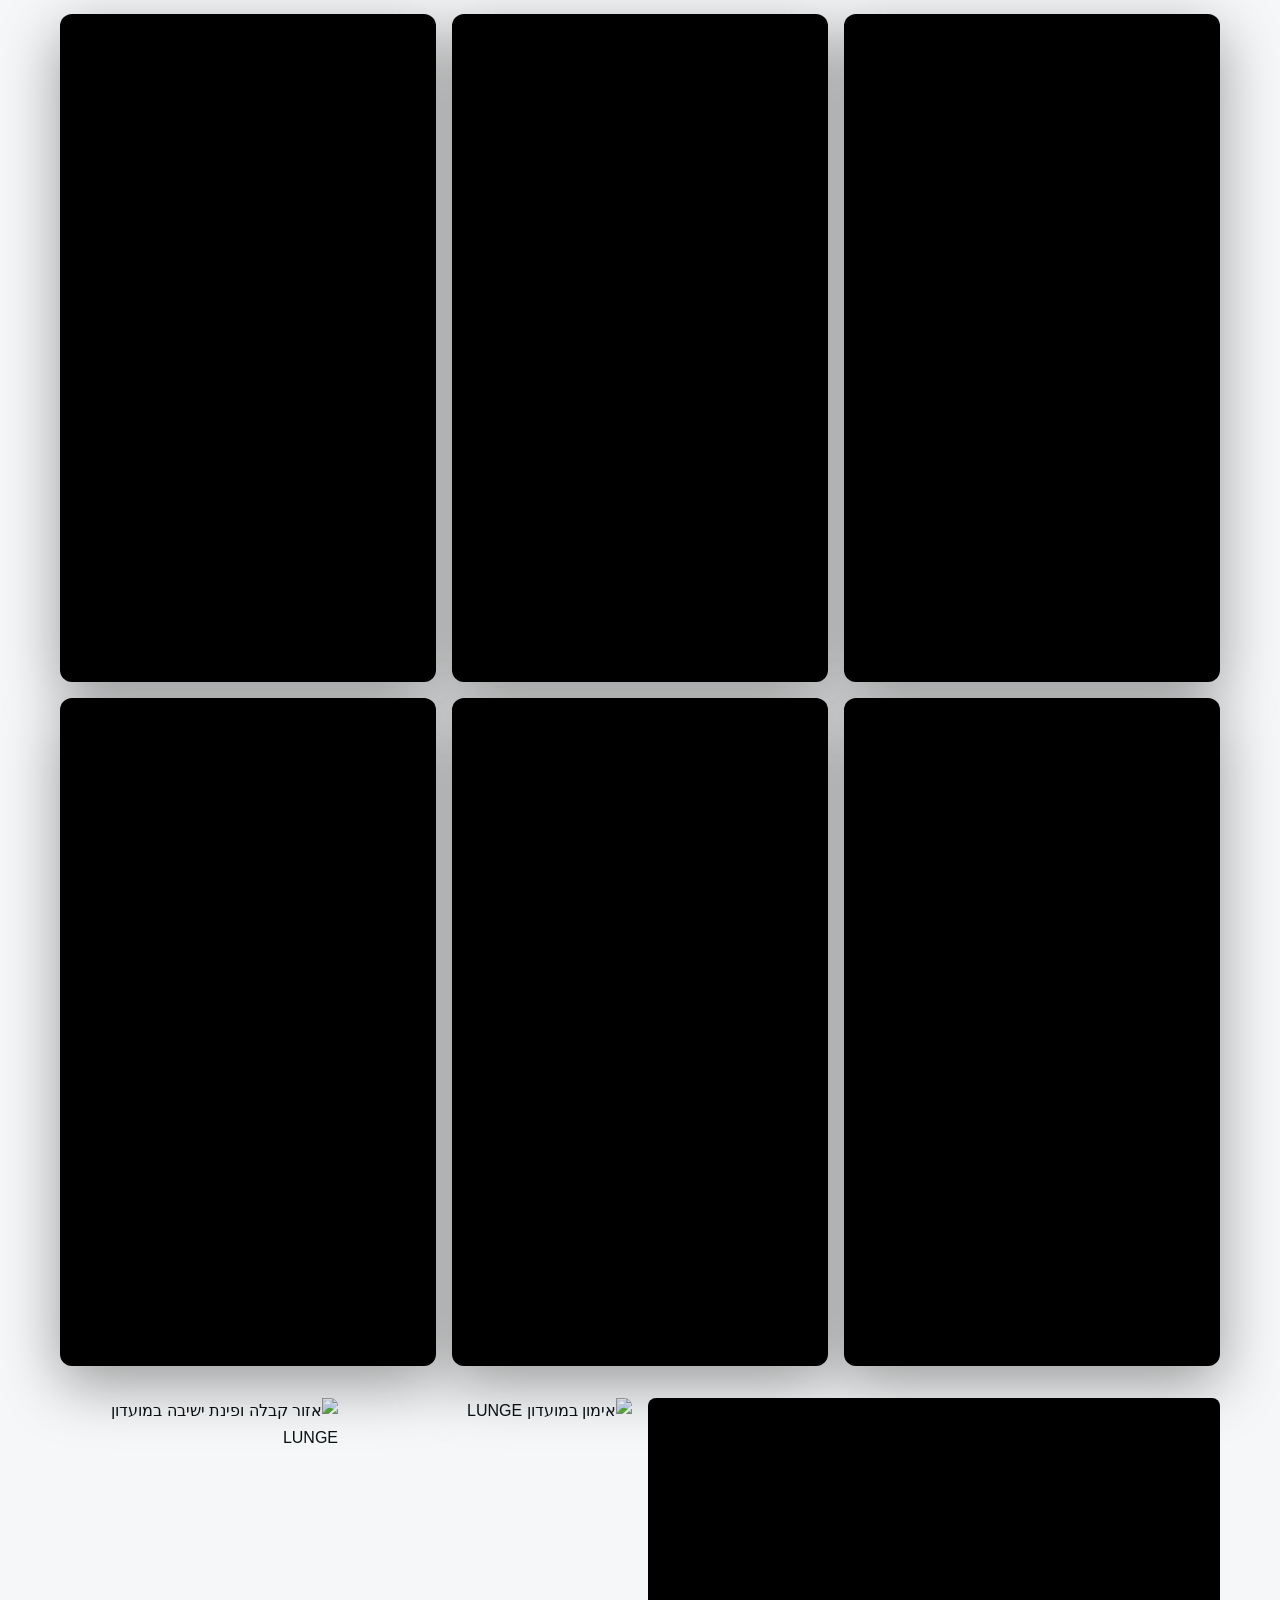
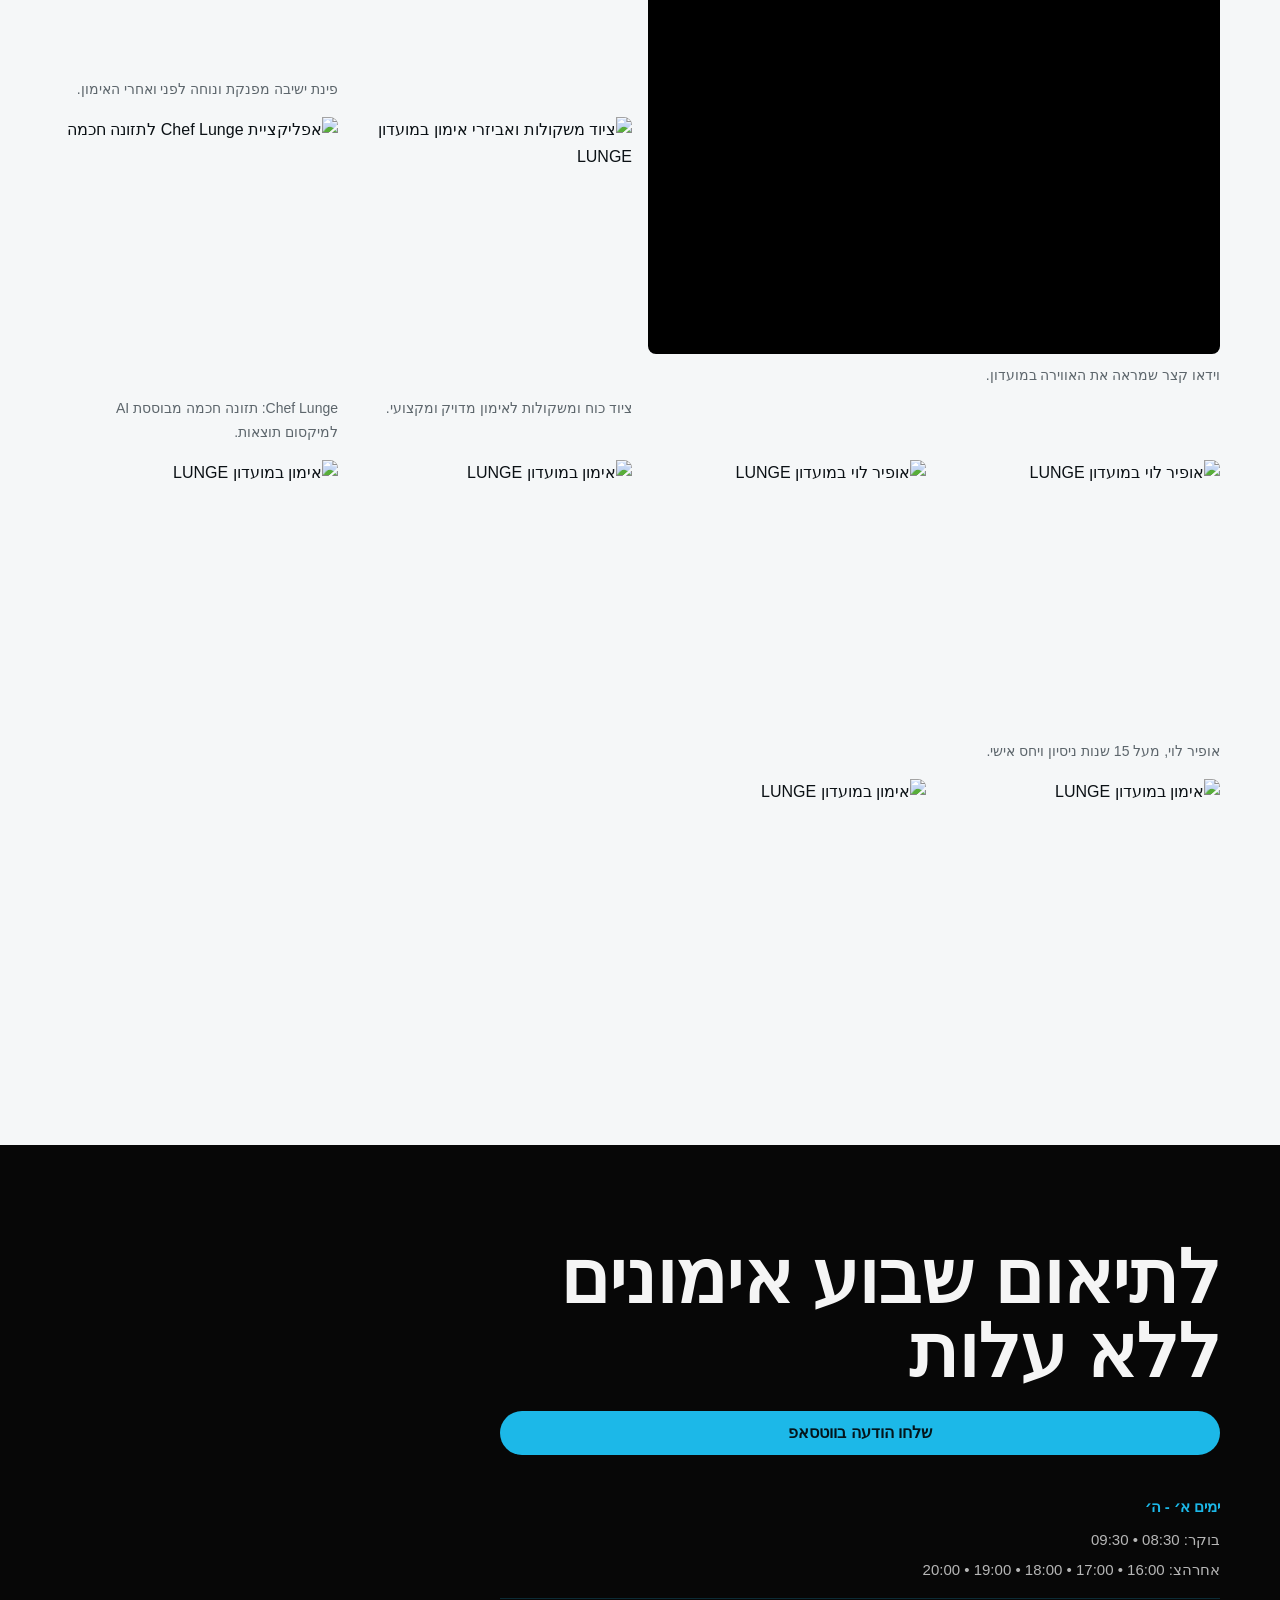
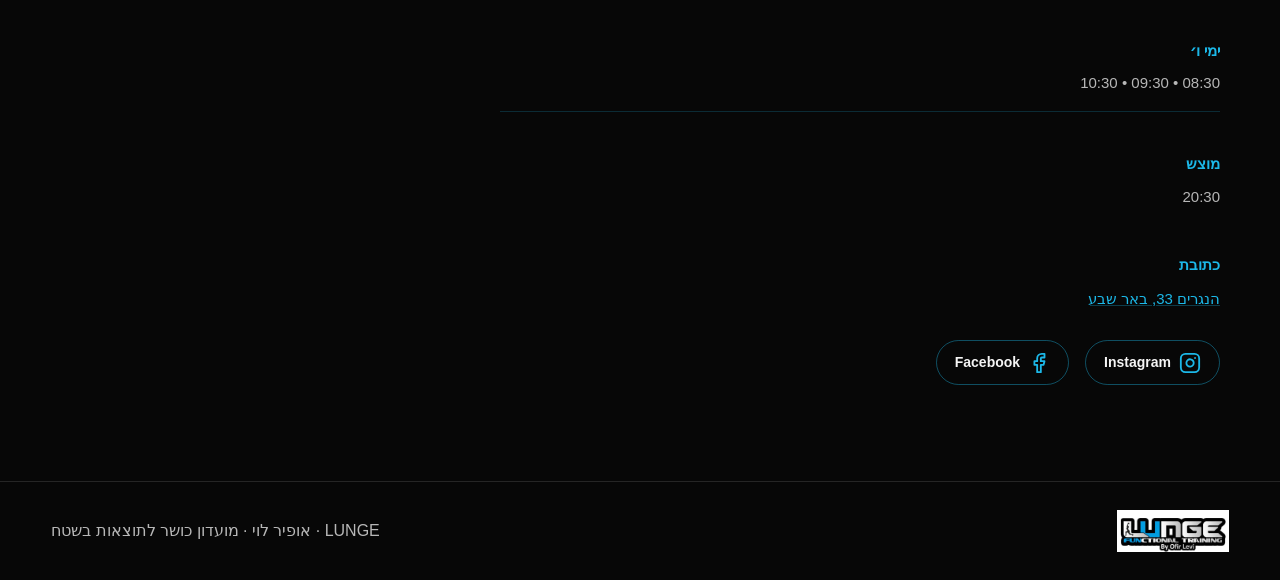
==== commit a1c17328: "Rename nvidia-lunge-index.html to index.html" ====
--- a/index.html
+++ b/index.html
@@ -6,12 +6,12 @@
     <title>LUNGE | מועדון כושר מתחת למשרד</title>
     <meta
       name="description"
-      content="מועדון הכושר LUNGE בהנהלת אופיר לוי. אימוני כוח, משקולות, אירובי, פילאטיס מכשירים, אימונים בקבוצות והטבה בלעדית לעובדי כי״ל."
+      content="מועדון הכושר LUNGE בהנהלת אופיר לוי. אימוני כוח, משקולות, אירובי, פילאטיס מכשירים, אימונים בקבוצות והטבה בלעדית לעובדי NVIDIA."
     />
     <meta property="og:title" content="LUNGE | מועדון כושר מתחת למשרד" />
     <meta
       property="og:description"
-      content="שבוע אימונים ללא עלות, 10% הנחה, תפריט תזונה ואימון ייעודי לעובדי כי״ל."
+      content="שבוע אימונים ללא עלות, 15% הנחה, תפריט תזונה ואימון ייעודי לעובדי NVIDIA."
     />
     <meta property="og:image" content="brand.jpeg" />
     <meta name="theme-color" content="#070707" />
@@ -27,7 +27,7 @@
       </a>
 
       <nav class="nav" aria-label="ניווט">
-        <a href="#benefit">הטבת כלל</a>
+        <a href="#benefit">הטבת NVIDIA</a>
         <a href="#about">האתר</a>
         <a href="#training">מה יש אצלנו</a>
         <a href="#media">סרטונים ותמונות</a>
@@ -44,13 +44,13 @@
         <div class="hero__shade"></div>
         <div class="hero__content">
           <p class="hero__lead">
-            אתם בטח אומרים “עוד מועדון כושר”. אז זהו שלא. הבית המקצועי שלכם
+            אתם בטח אומרים "עוד מועדון כושר". אז זהו שלא. הבית המקצועי שלכם
             לתוצאות בשטח, עם מעל 15 שנות ניסיון, ציוד מתקדם, אנרגיה של קבוצה
             משפחתית ויחס אישי של מאמן צמוד.
           </p>
 
           <div class="hero__actions">
-            <a class="btn btn--primary" href="#benefit">הטבה לעובדי כלל</a>
+            <a class="btn btn--primary" href="#benefit">הטבה לעובדי NVIDIA</a>
             <a class="btn btn--ghost" href="#training">מה כולל האימון?</a>
           </div>
         </div>
@@ -74,12 +74,12 @@
       <section class="benefit" id="benefit" aria-labelledby="benefit-title">
         <div class="section-inner benefit__grid">
           <div class="benefit__copy">
-            <h2 id="benefit-title">הטבה בלעדית לעובדי כלל</h2>
+            <h2 id="benefit-title">הטבה בלעדית לעובדי NVIDIA</h2>
           </div>
 
           <div class="benefit__card">
             <div class="benefit__logo">
-              <img src="assets/images/klal-logo.png" alt="כלל" />
+              <img src="nvidia.png" alt="NVIDIA" />
             </div>
             <ul class="benefit__list">
               <li><strong>שבוע אימונים ללא עלות</strong></li>
@@ -90,7 +90,7 @@
                 ללא עלות, למיקסום התוצאות
               </li>
               <li>
-                אפשרות לאימון לעובדי כלל בלבד בשעה ייעודית בימים נבחרים ובאווירה אקסקלוסיבית
+                אפשרות לאימון לעובדי NVIDIA בלבד בימים נבחרים ובאווירה אקסקלוסיבית
               </li>
             </ul>
             <a class="btn btn--dark" href="https://wa.link/krynfj" target="_blank" rel="noopener">
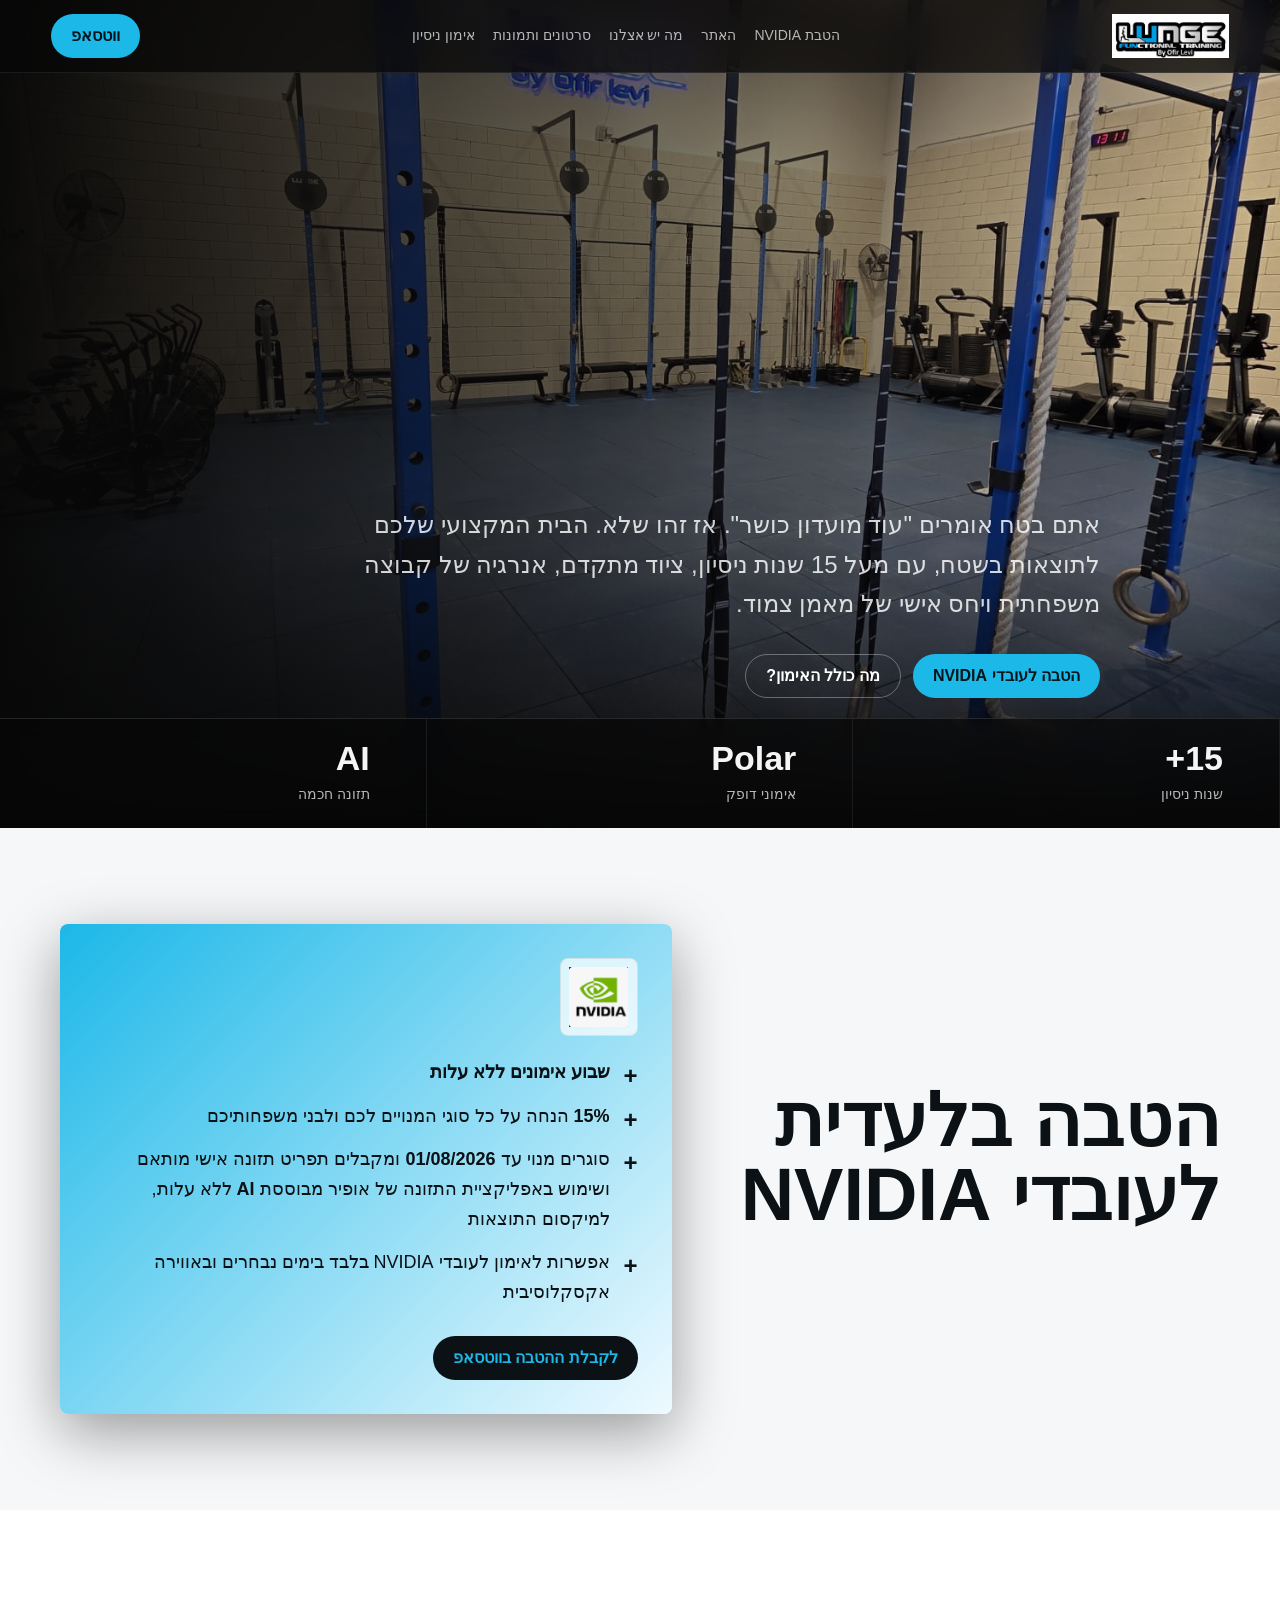
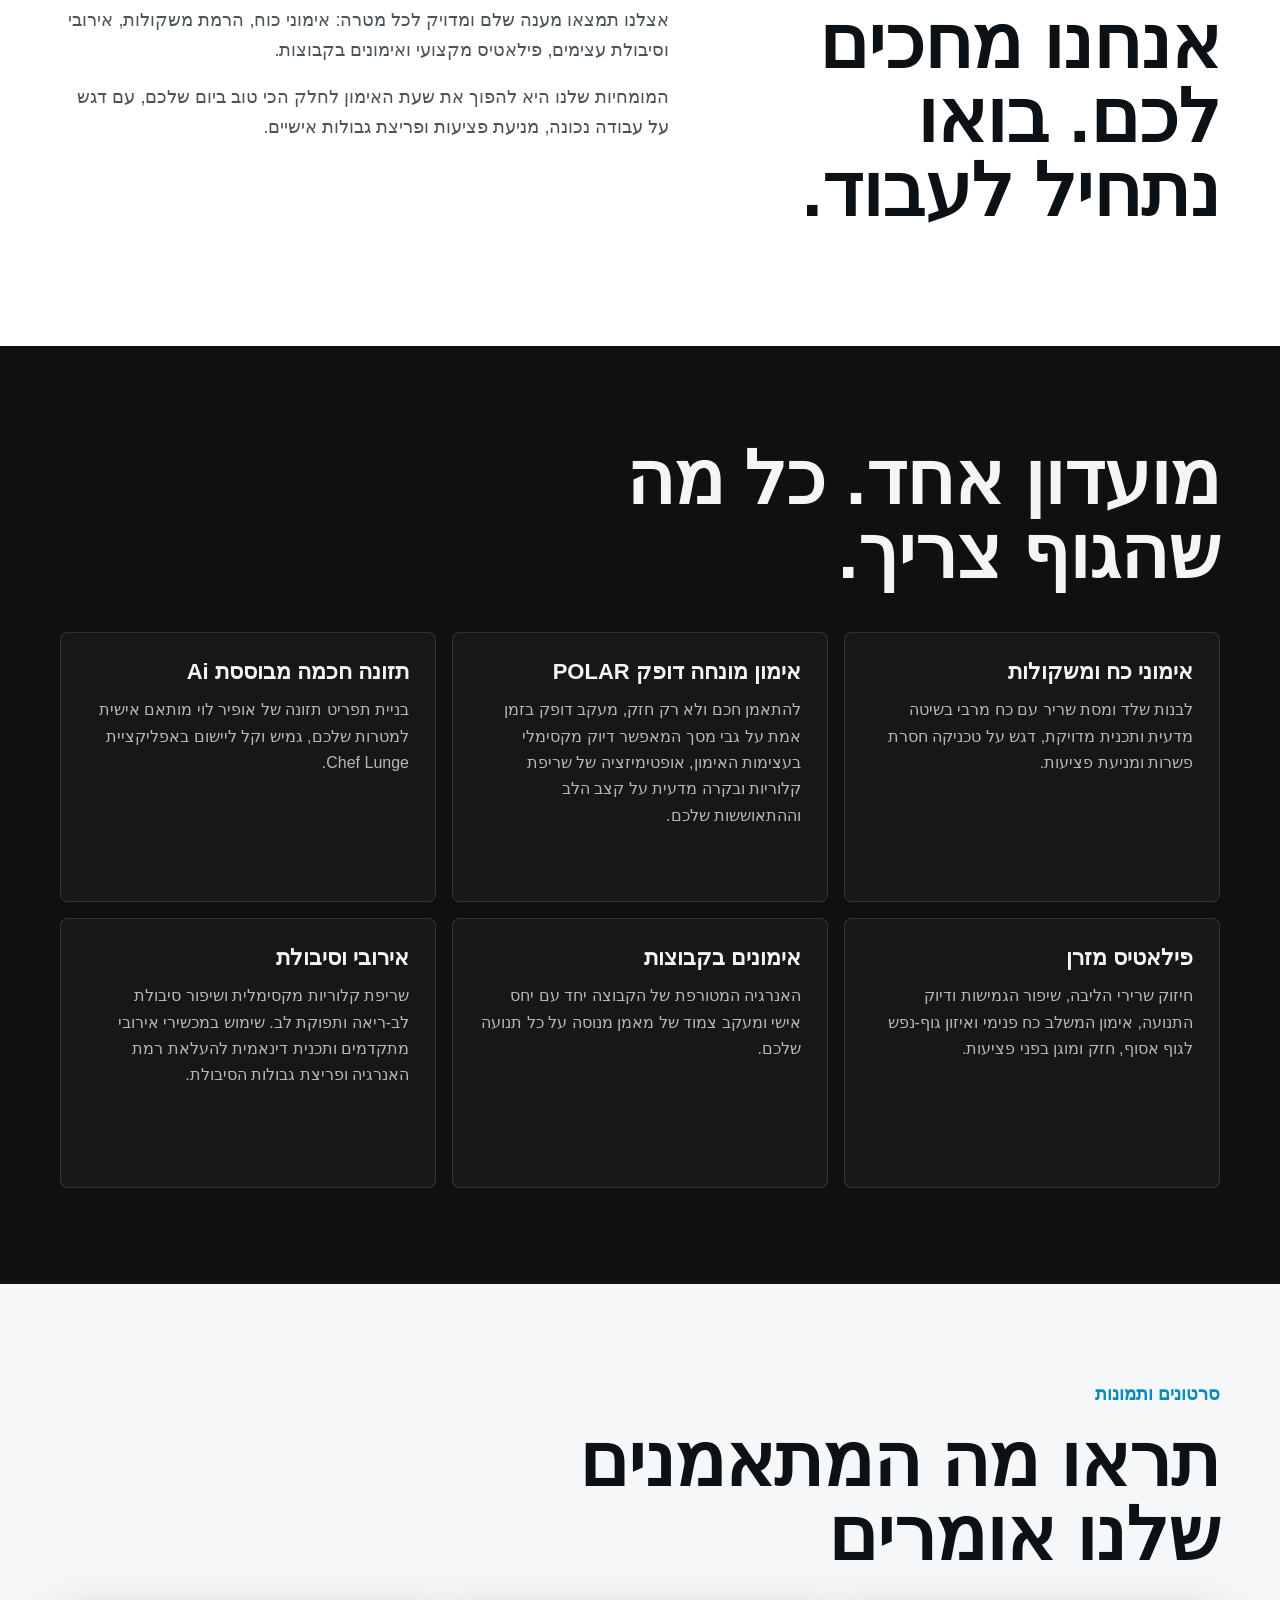
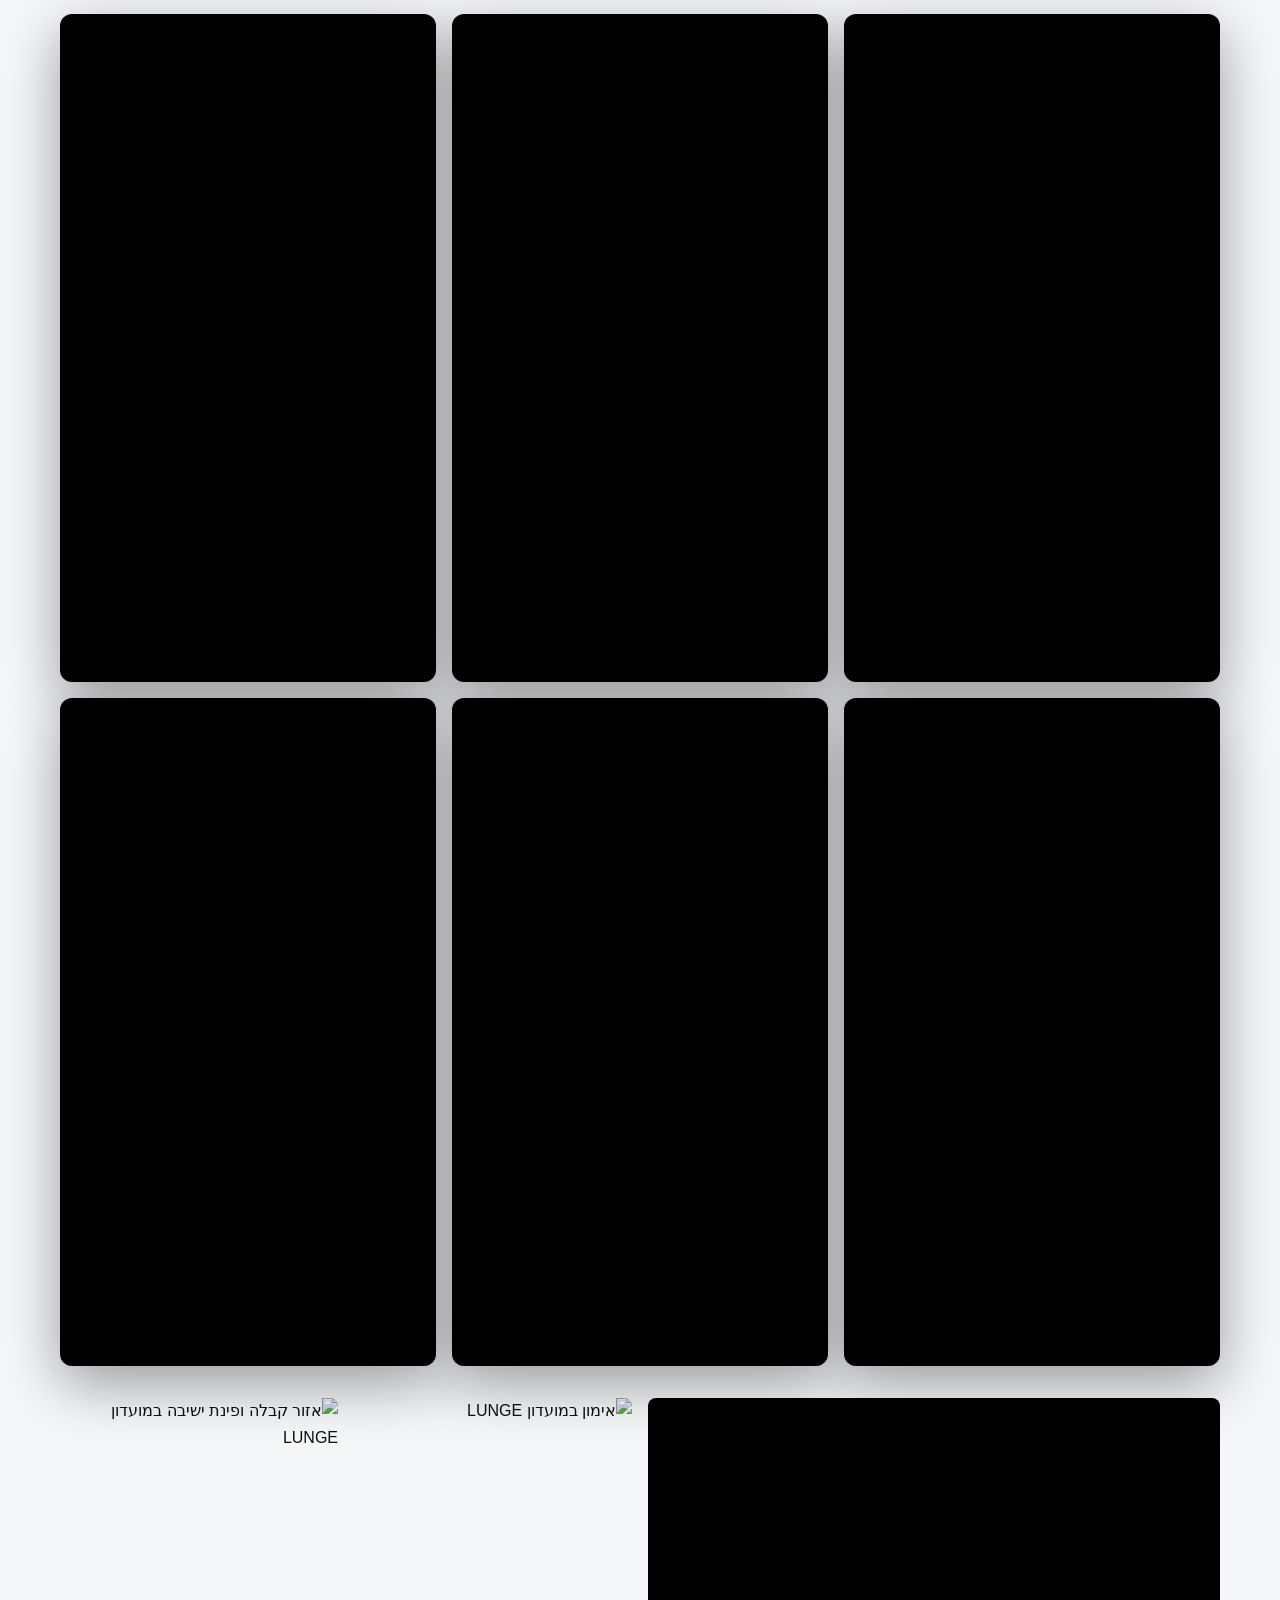
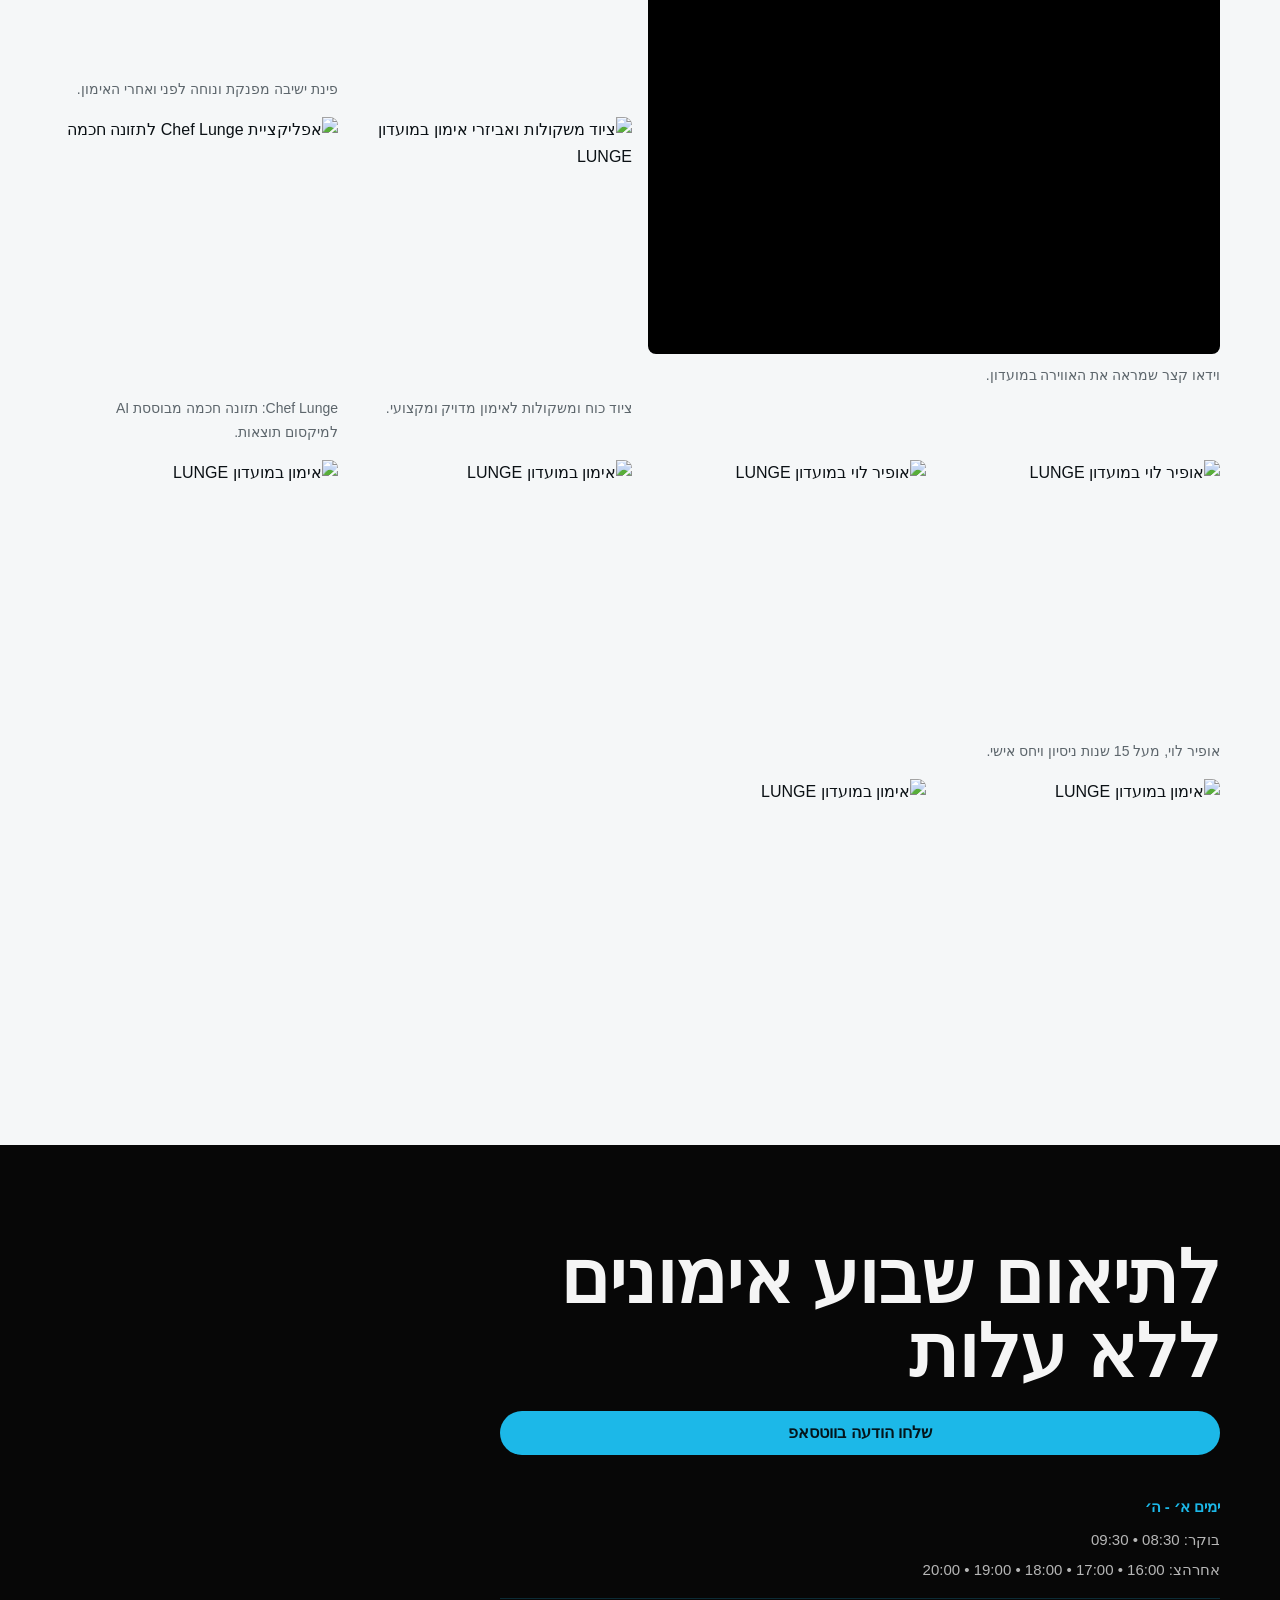
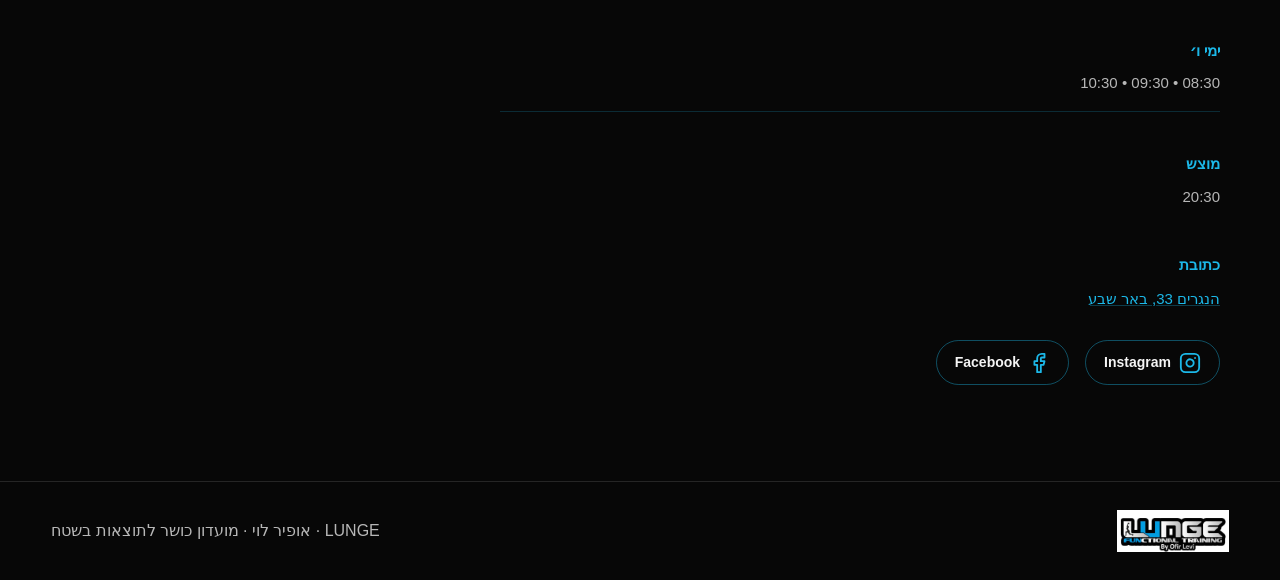
==== commit 04cfb267: "Update index.html" ====
--- a/index.html
+++ b/index.html
@@ -79,7 +79,7 @@
 
           <div class="benefit__card">
             <div class="benefit__logo">
-              <img src="nvidia.png" alt="NVIDIA" />
+              <img src="nvidia-logo.png" alt="NVIDIA" />
             </div>
             <ul class="benefit__list">
               <li><strong>שבוע אימונים ללא עלות</strong></li>
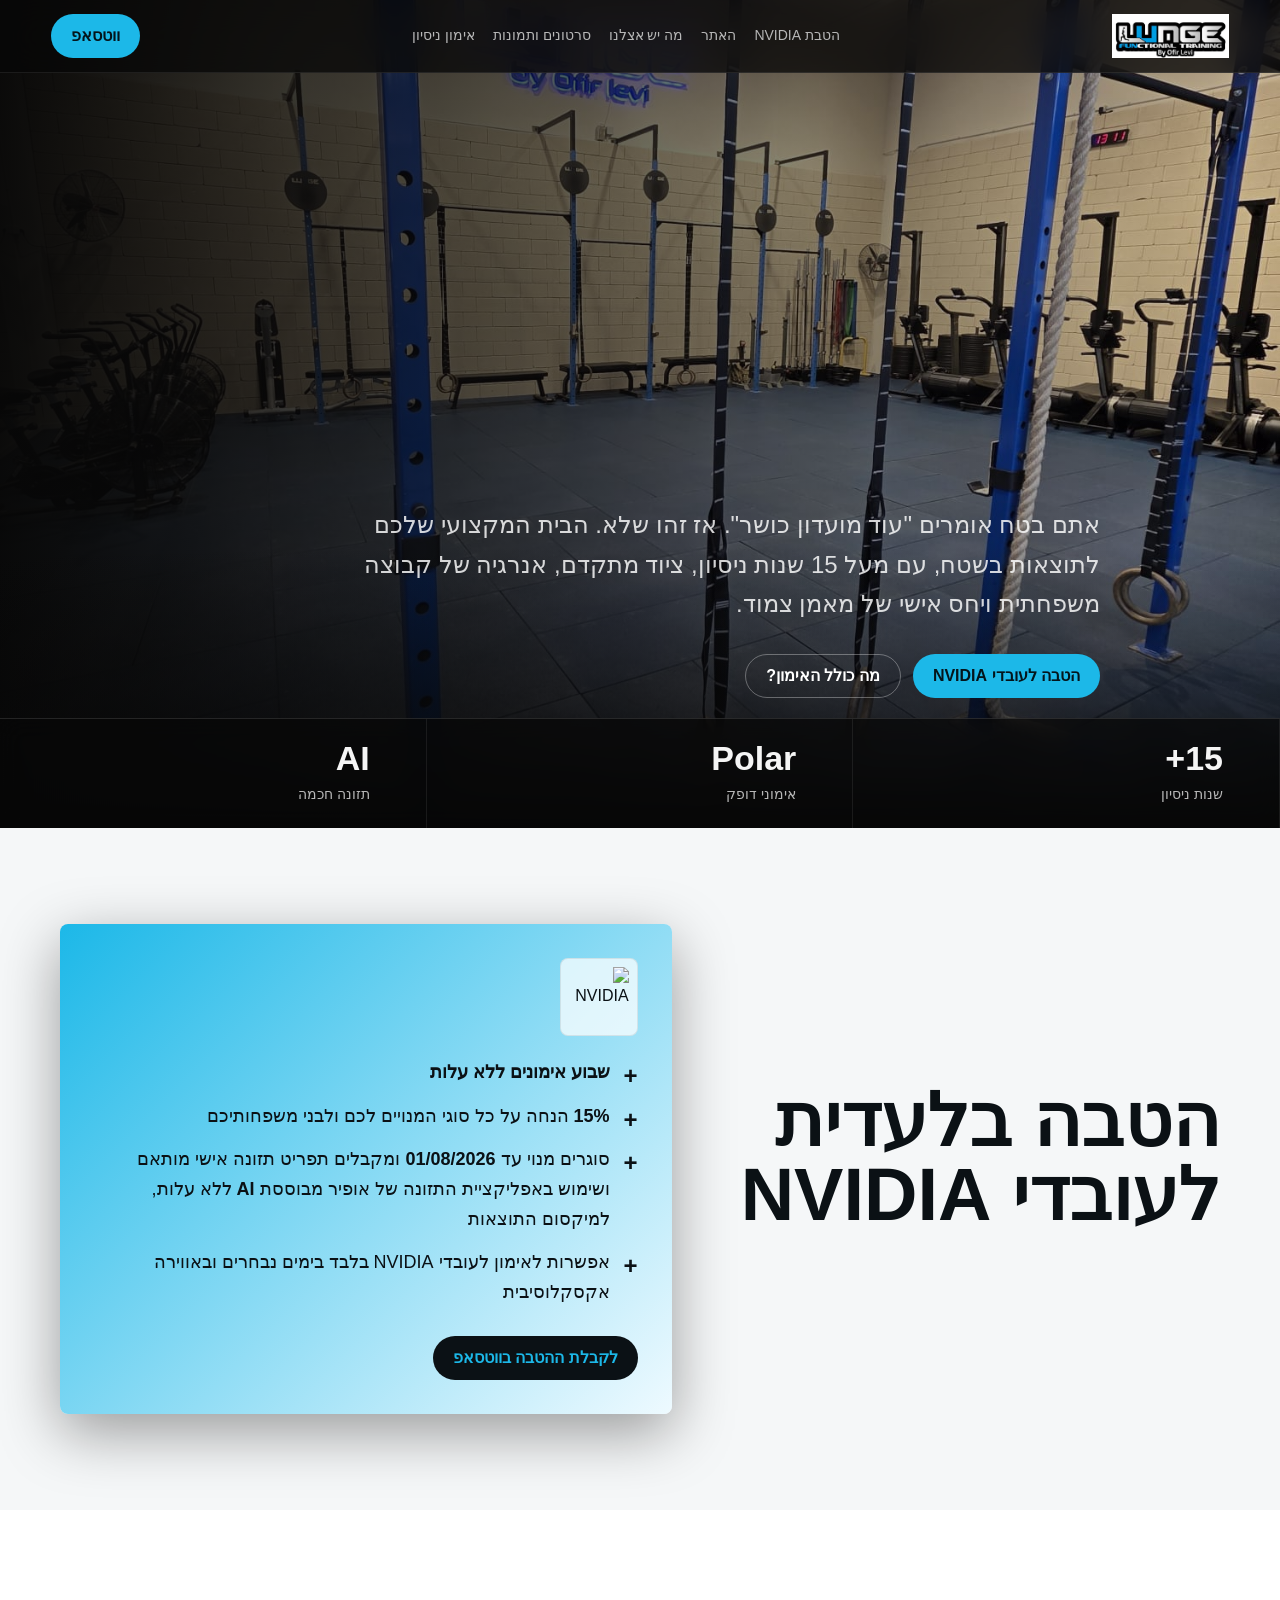
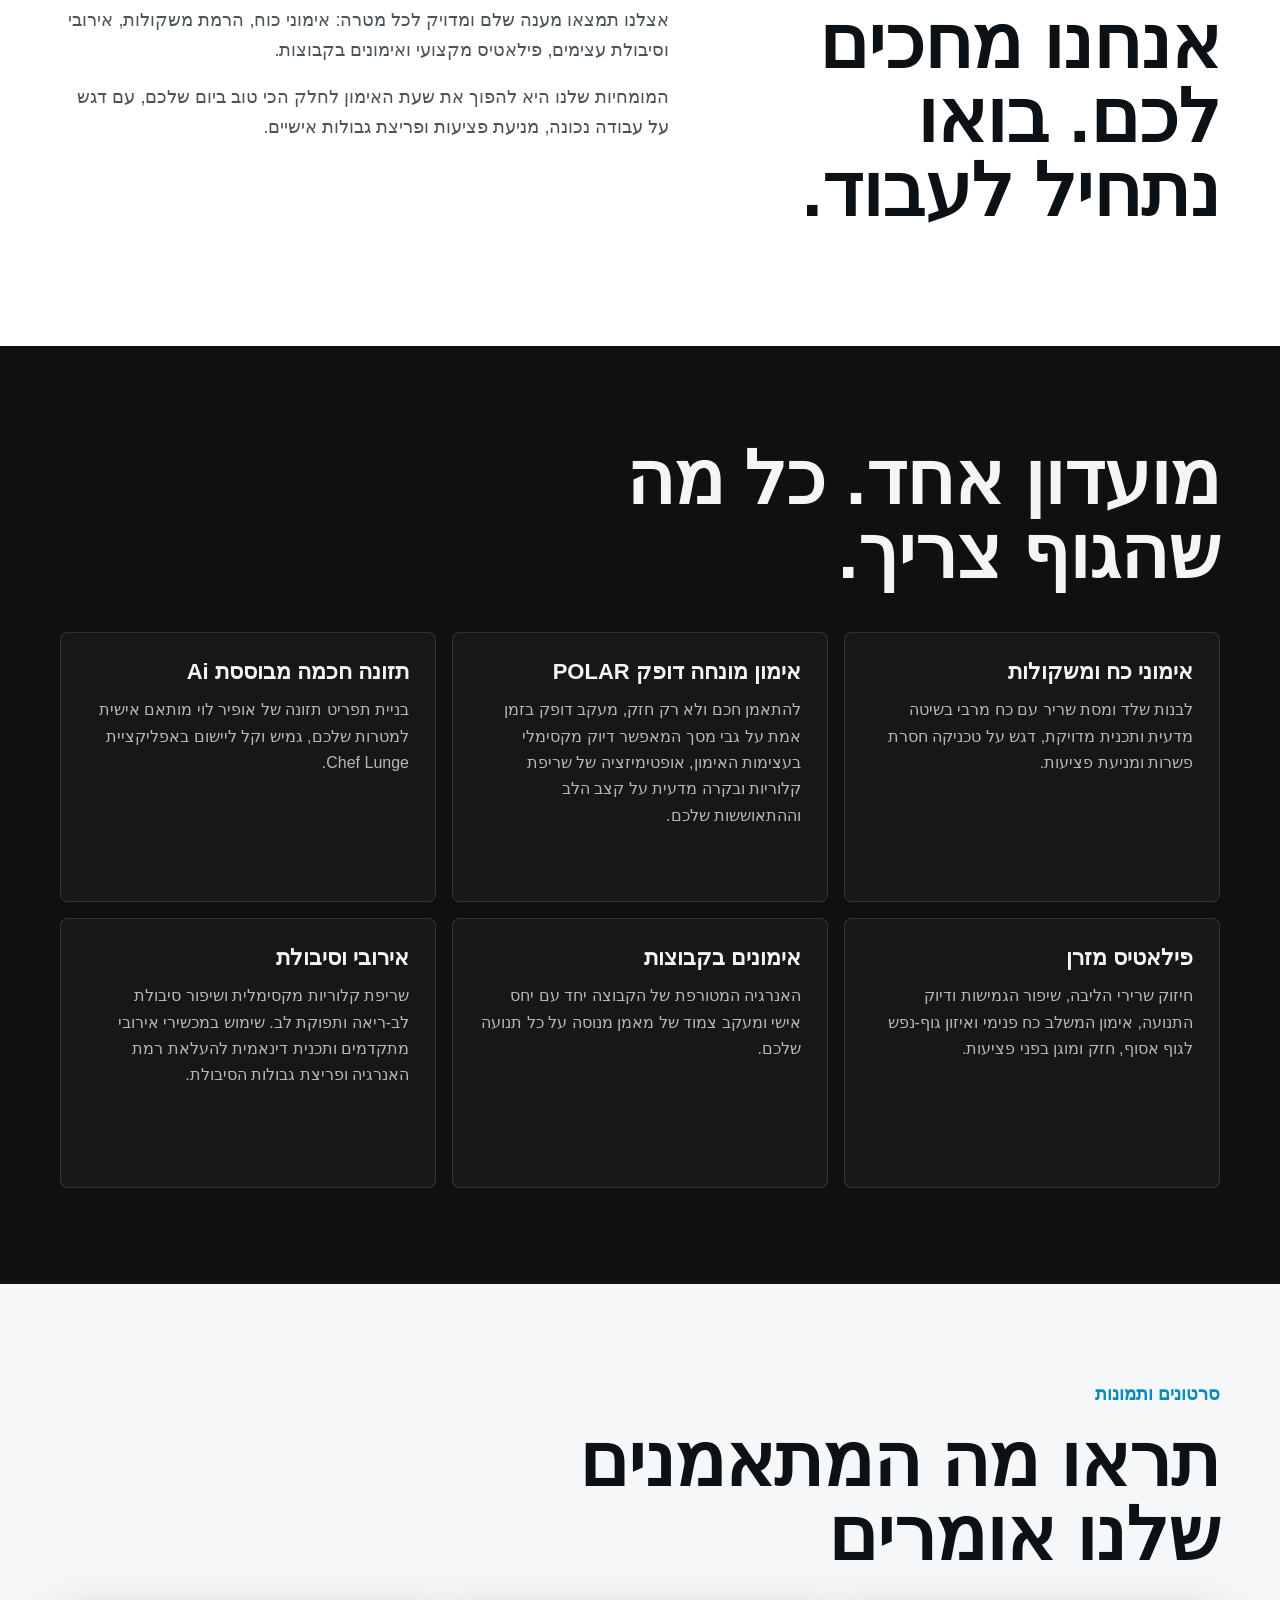
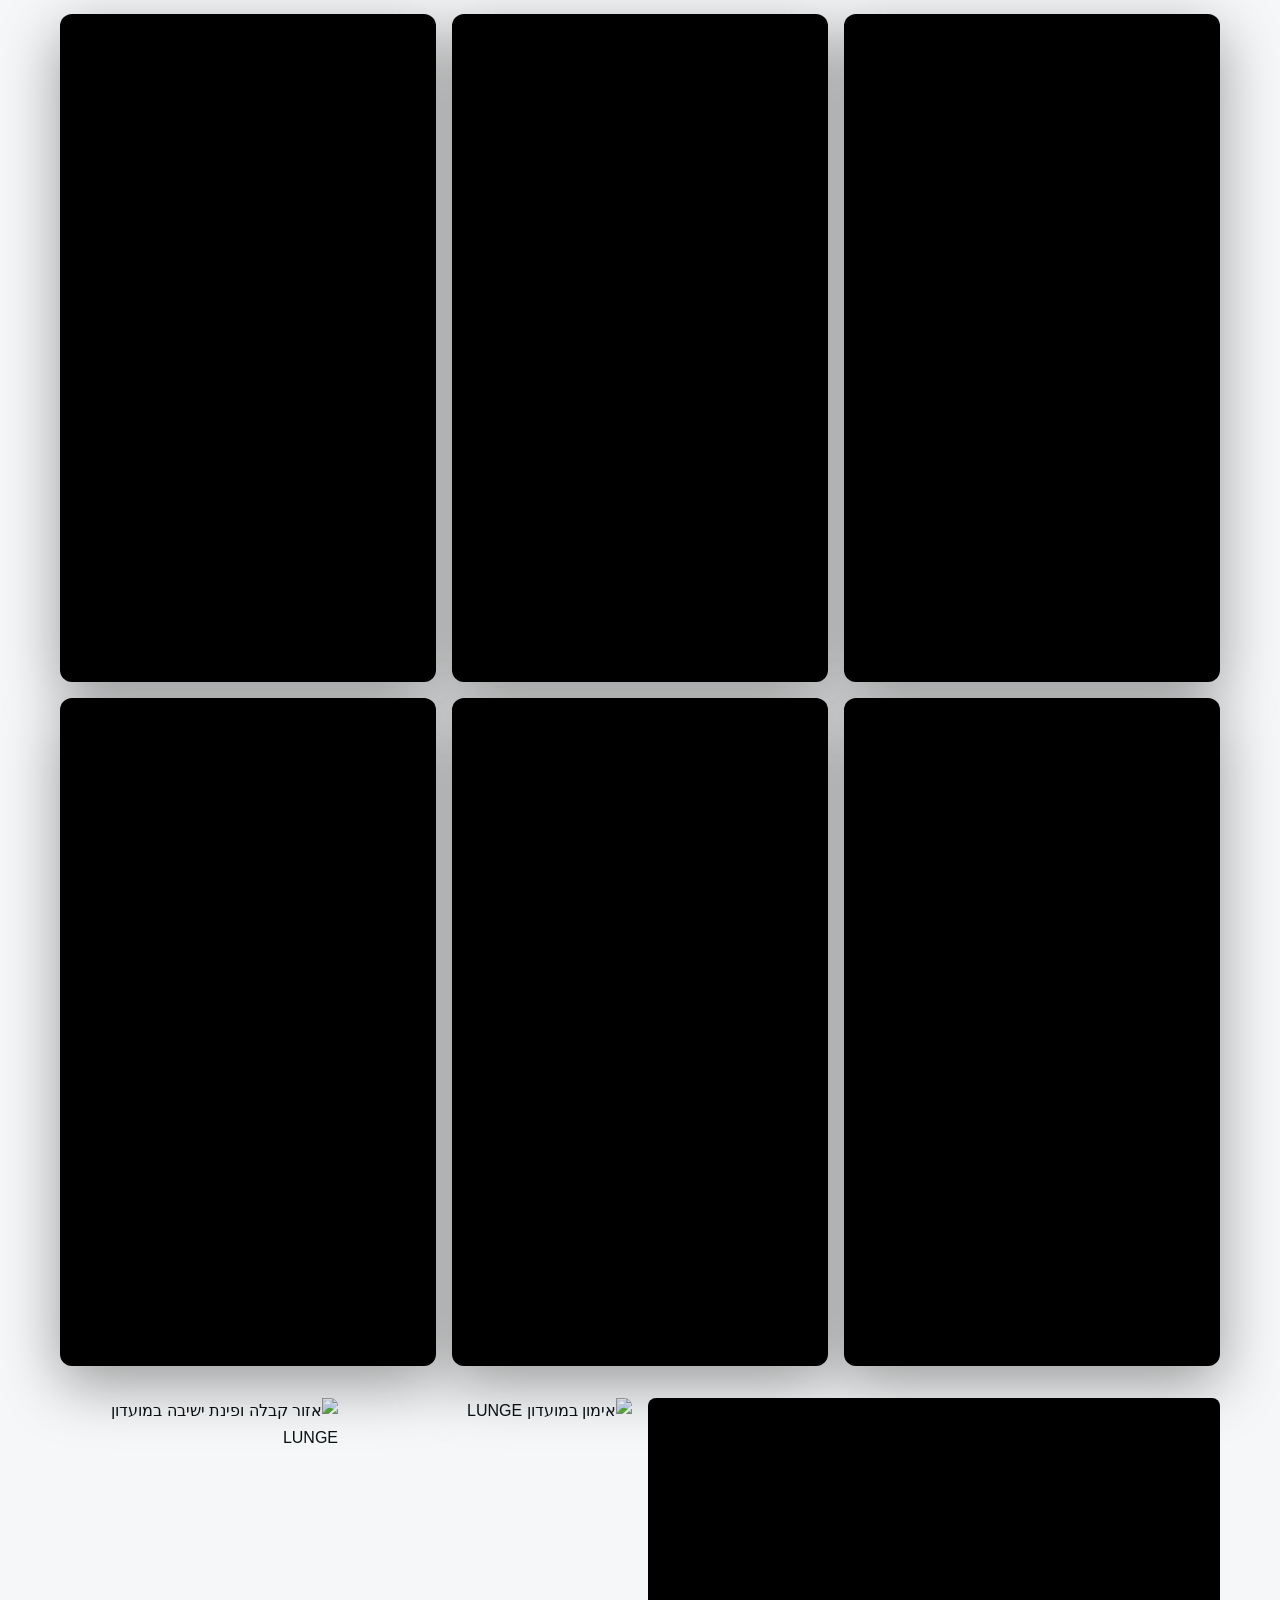
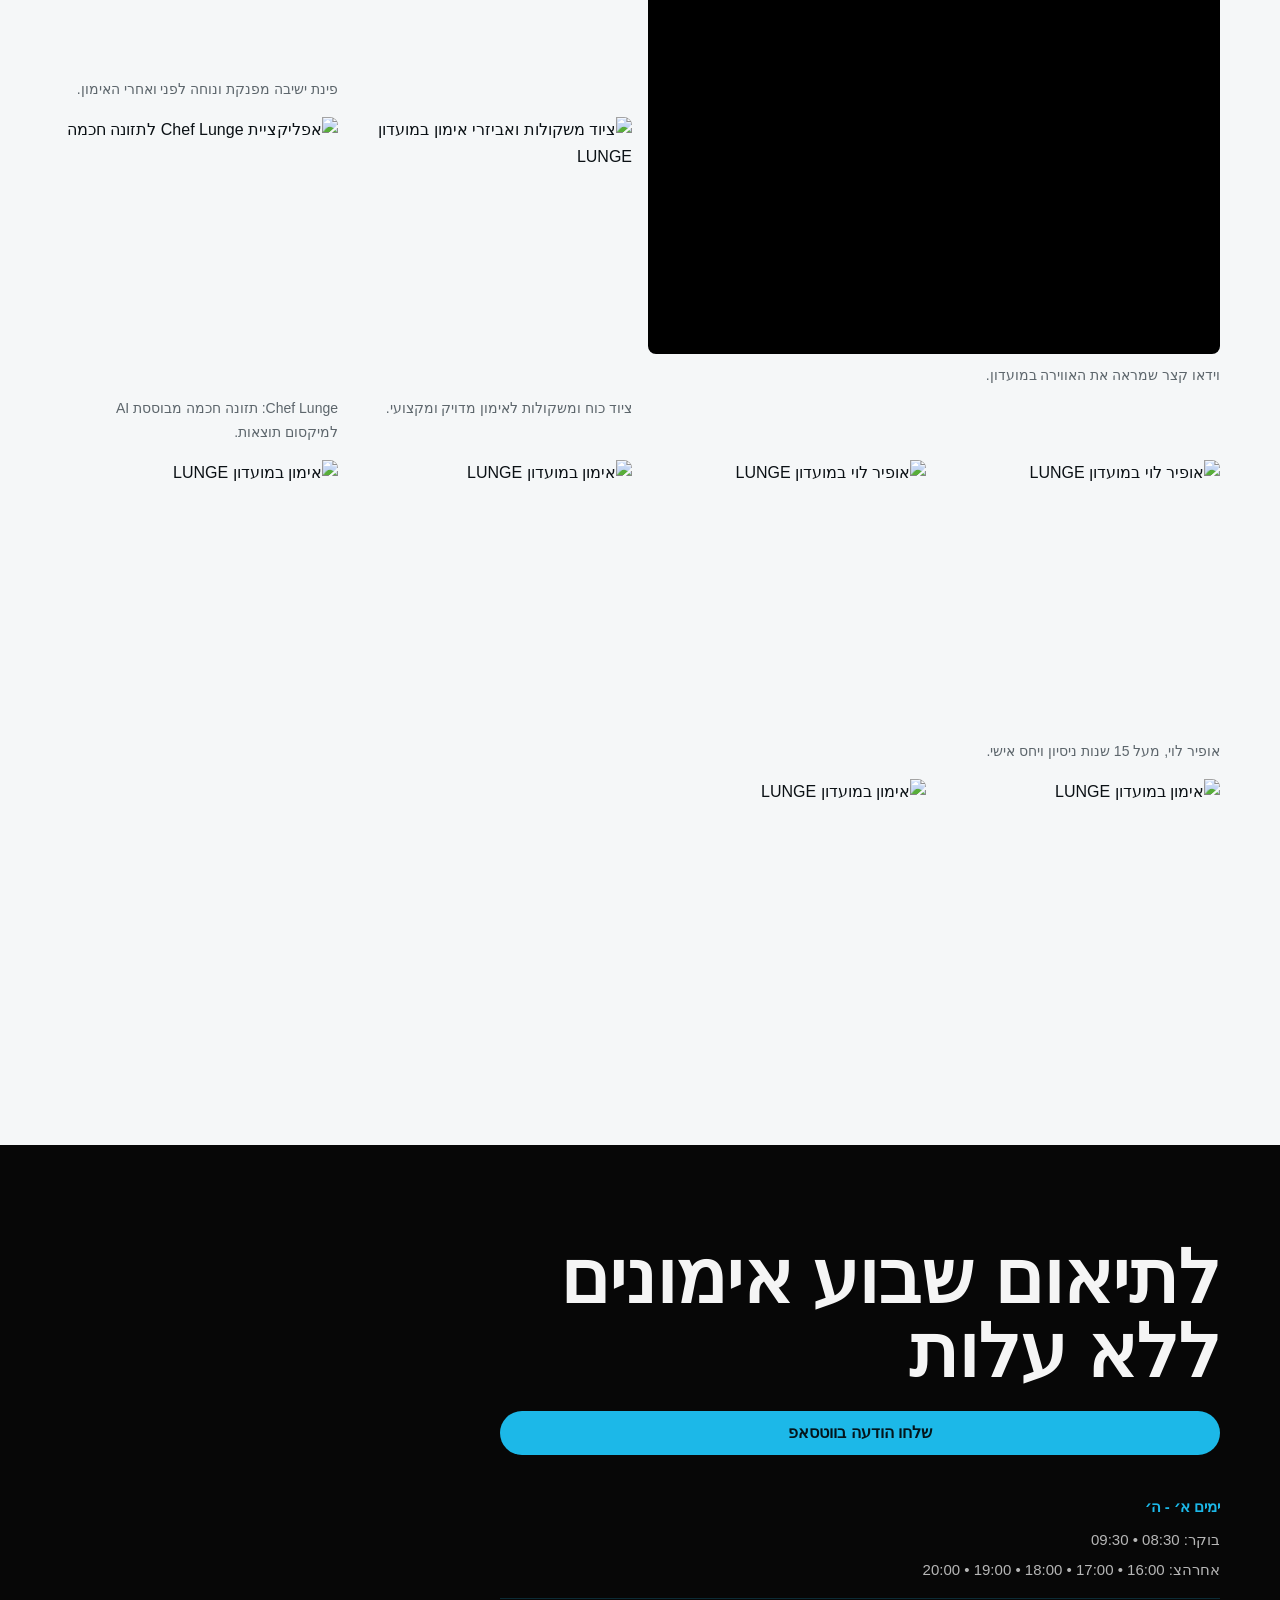
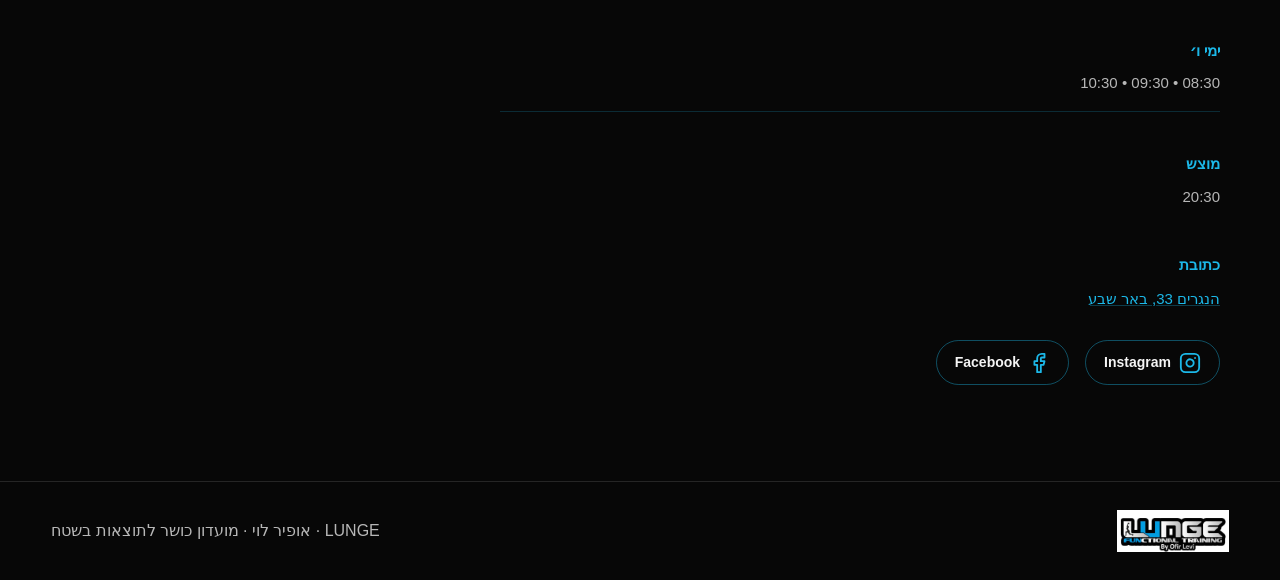
==== commit f25a619e: "Update index.html" ====
--- a/index.html
+++ b/index.html
@@ -79,7 +79,7 @@
 
           <div class="benefit__card">
             <div class="benefit__logo">
-              <img src="nvidia-logo.png" alt="NVIDIA" />
+              <img src="assets/images/nvidia-logo.png" alt="NVIDIA" />
             </div>
             <ul class="benefit__list">
               <li><strong>שבוע אימונים ללא עלות</strong></li>
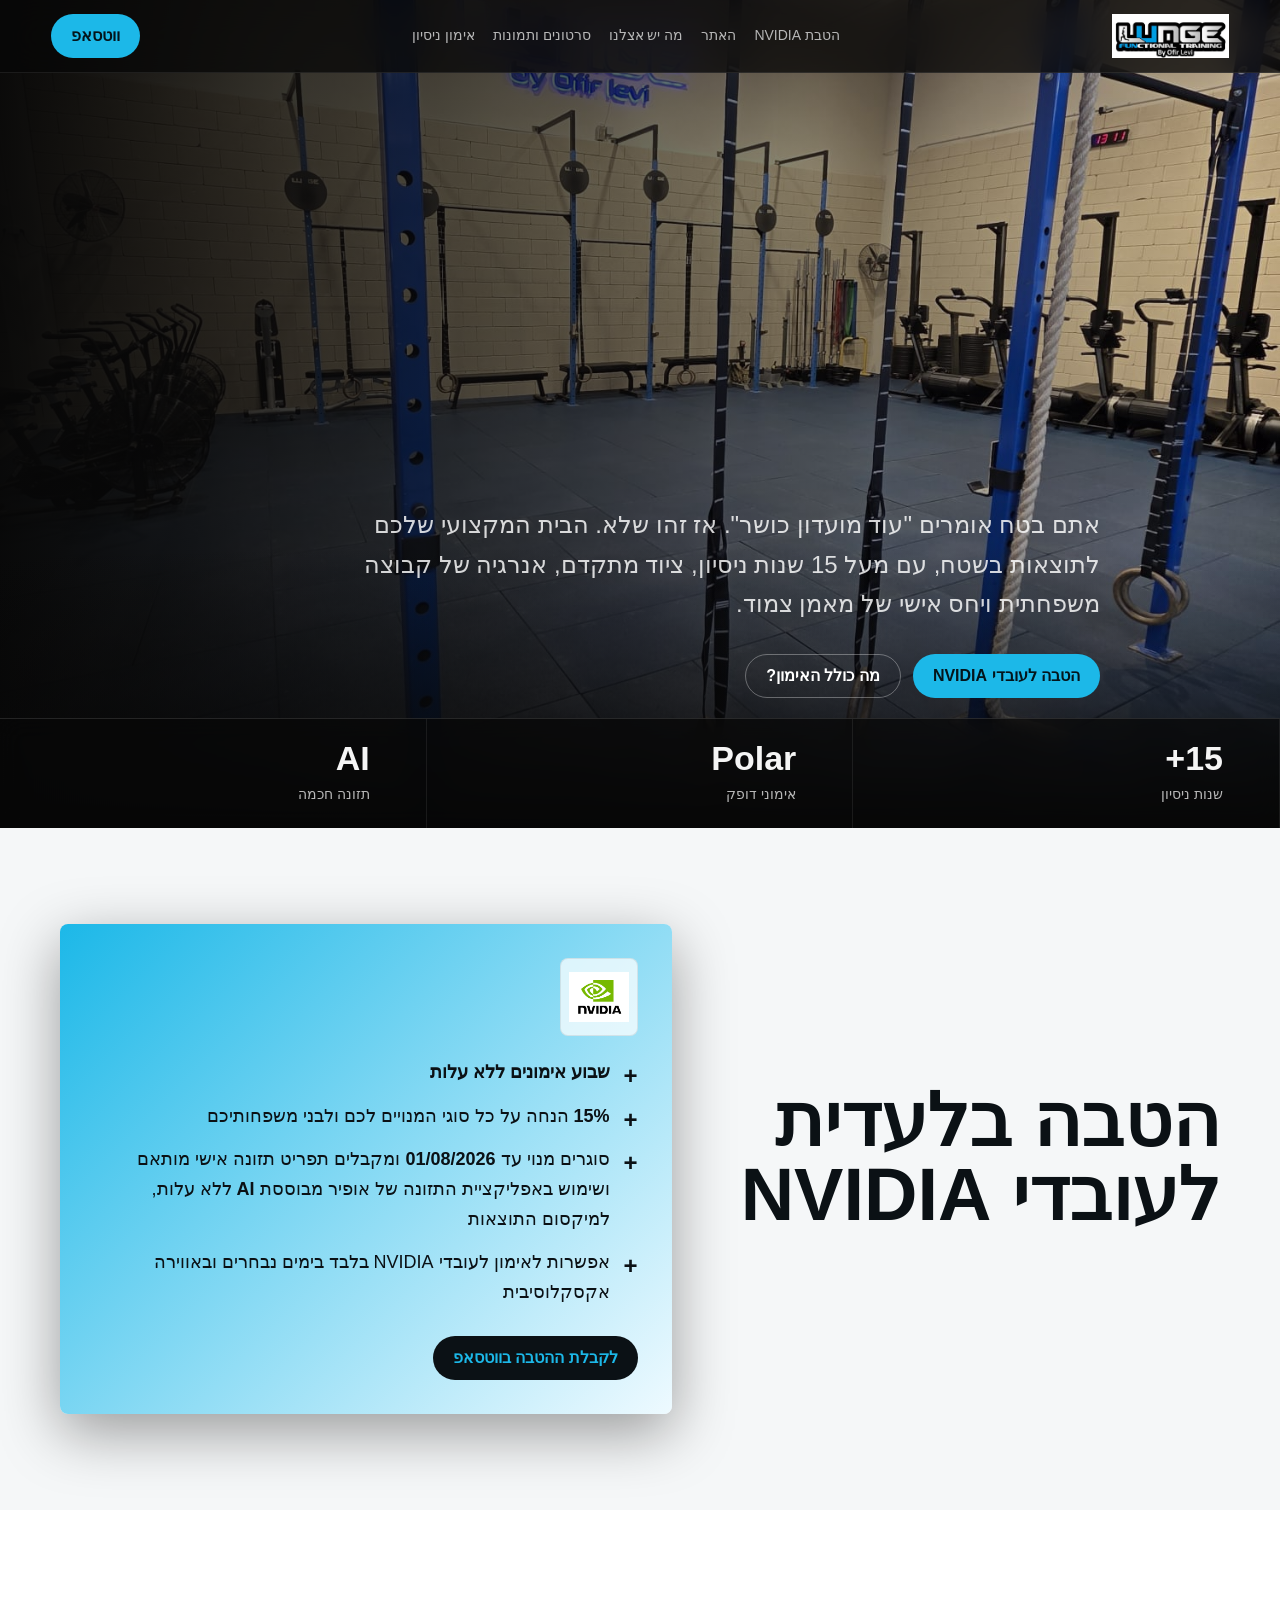
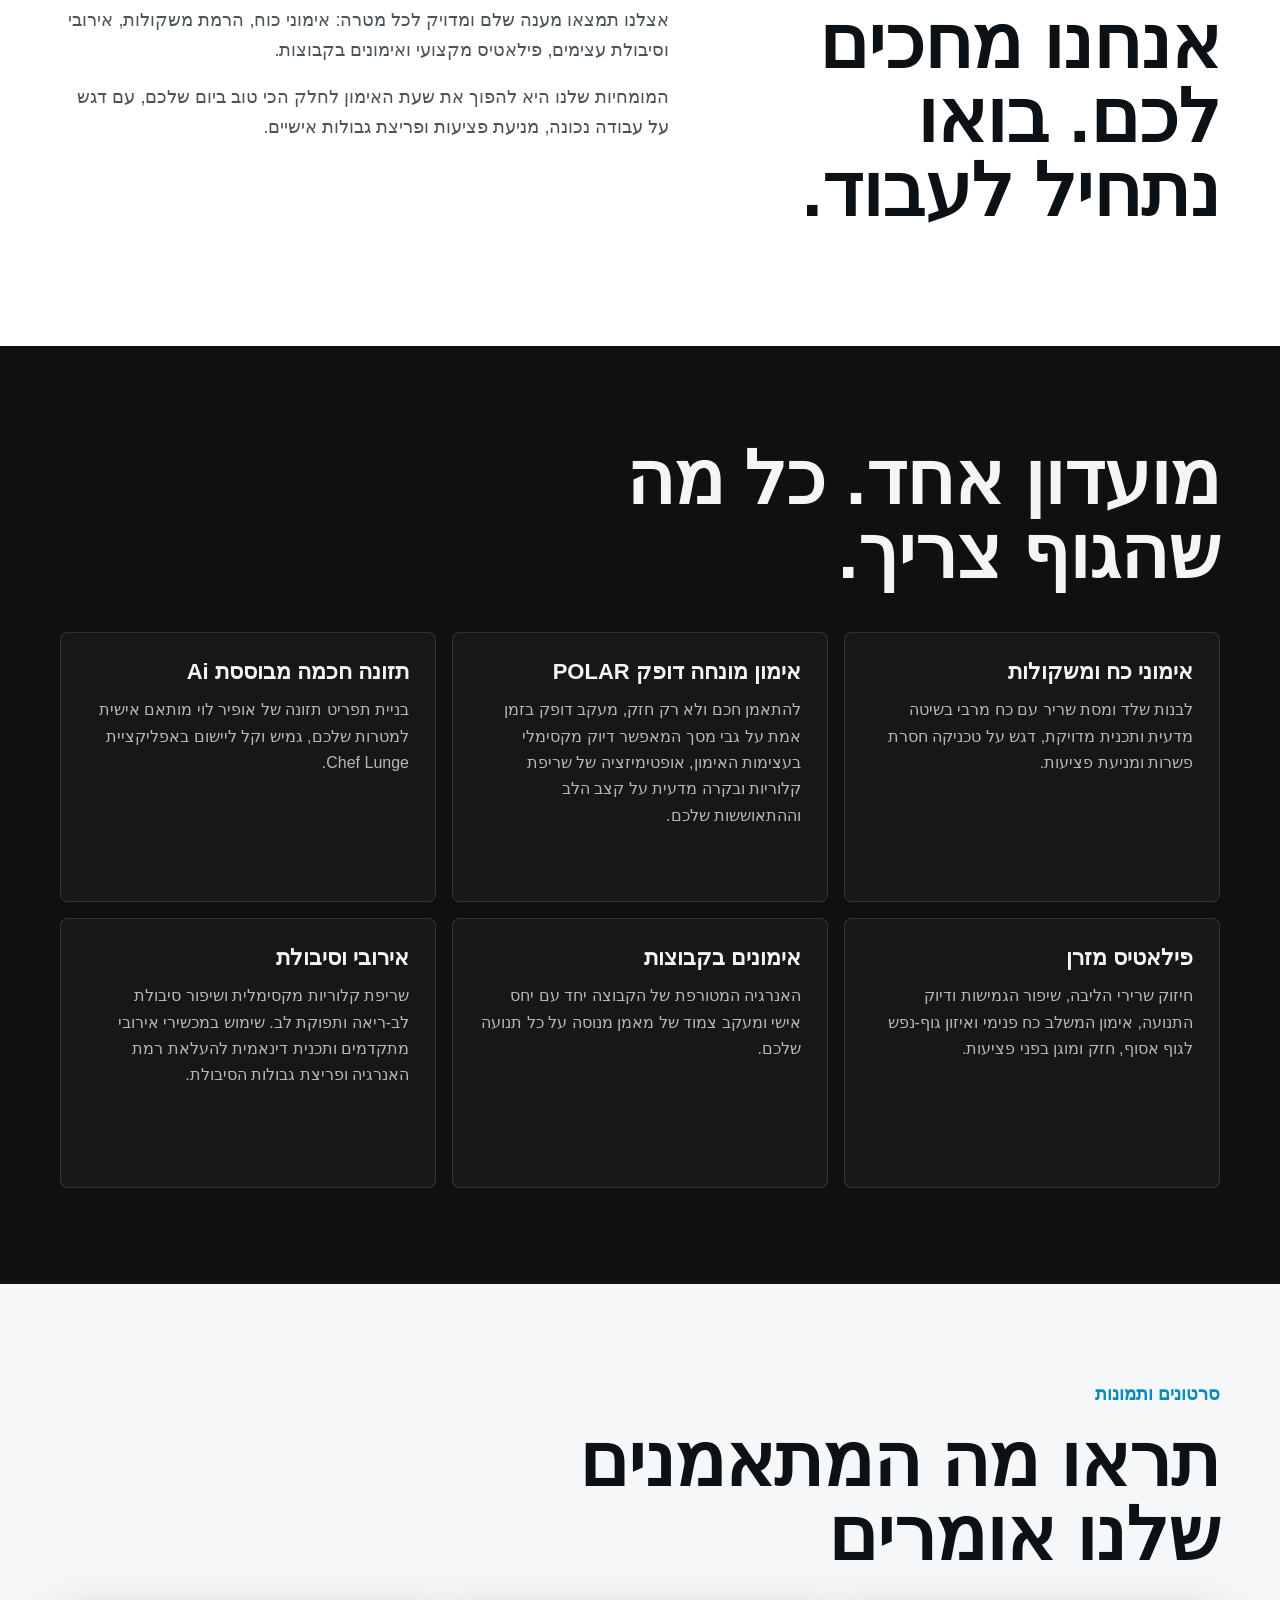
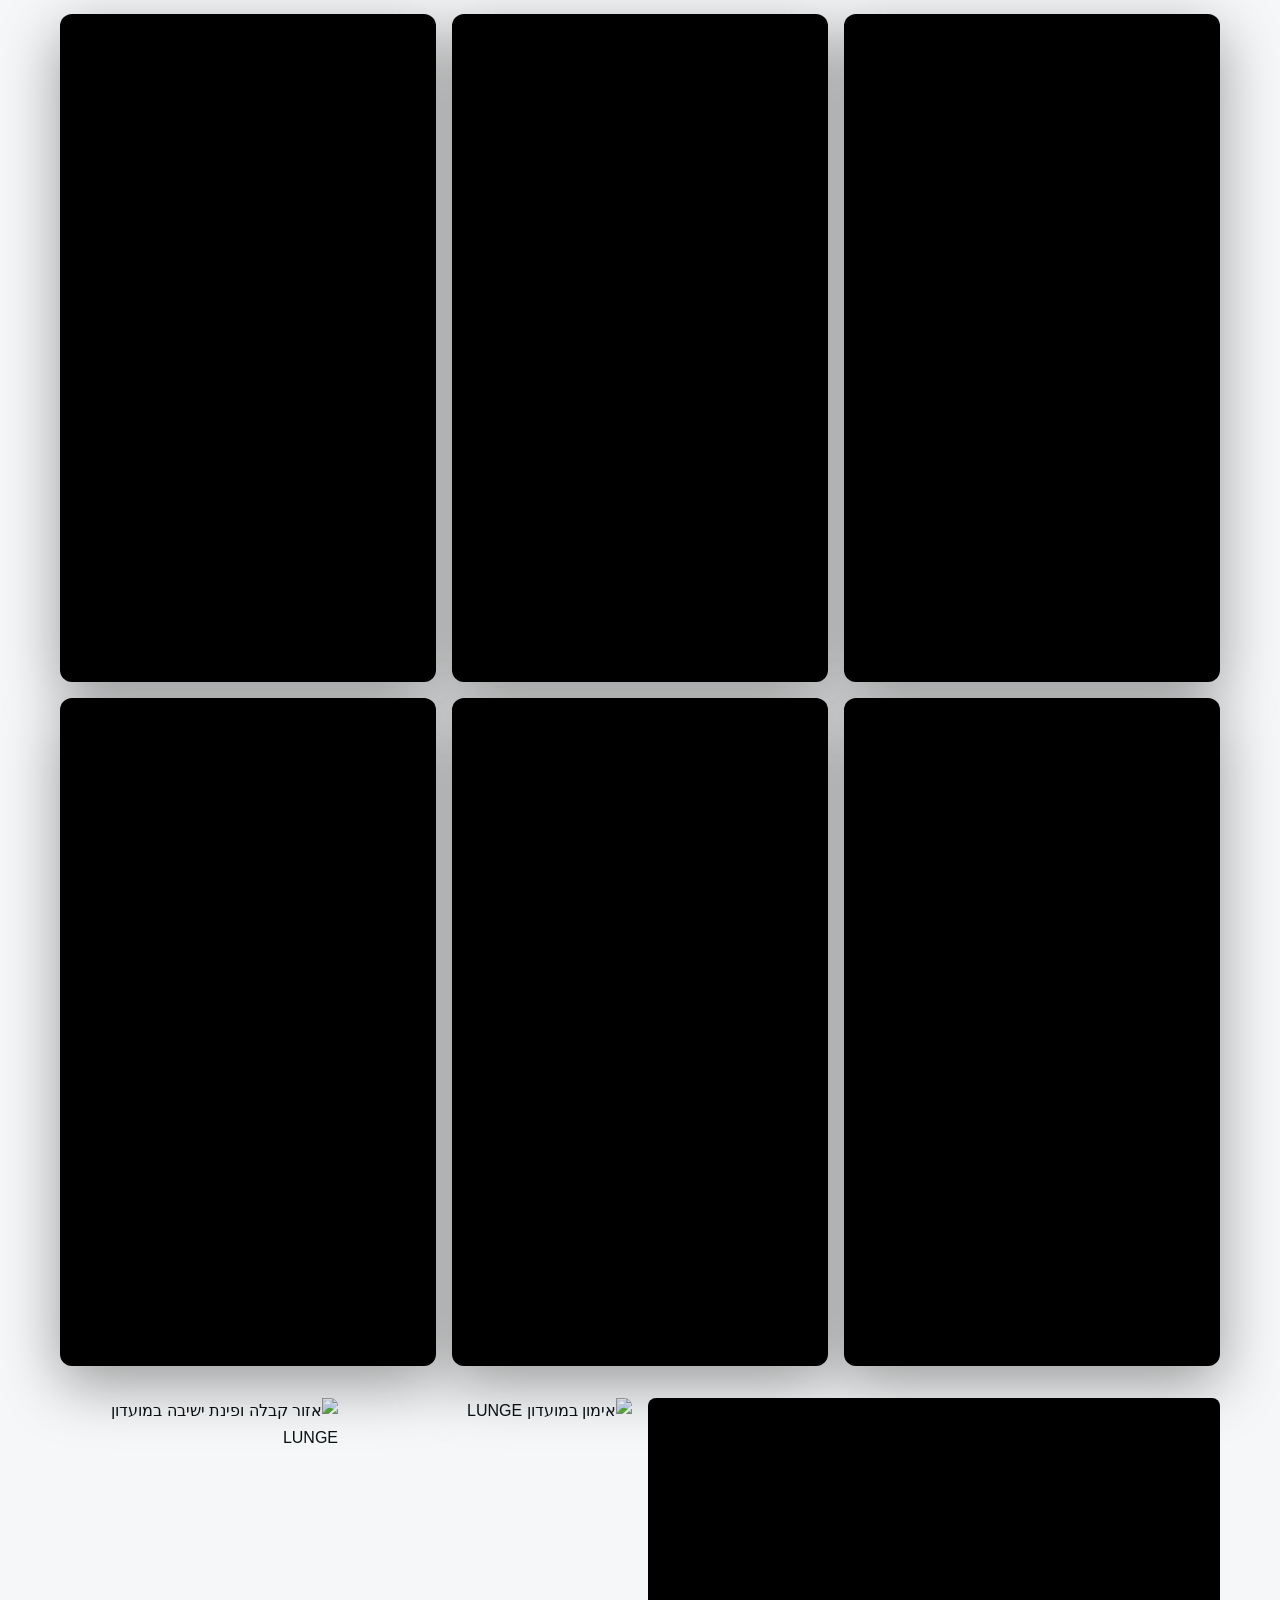
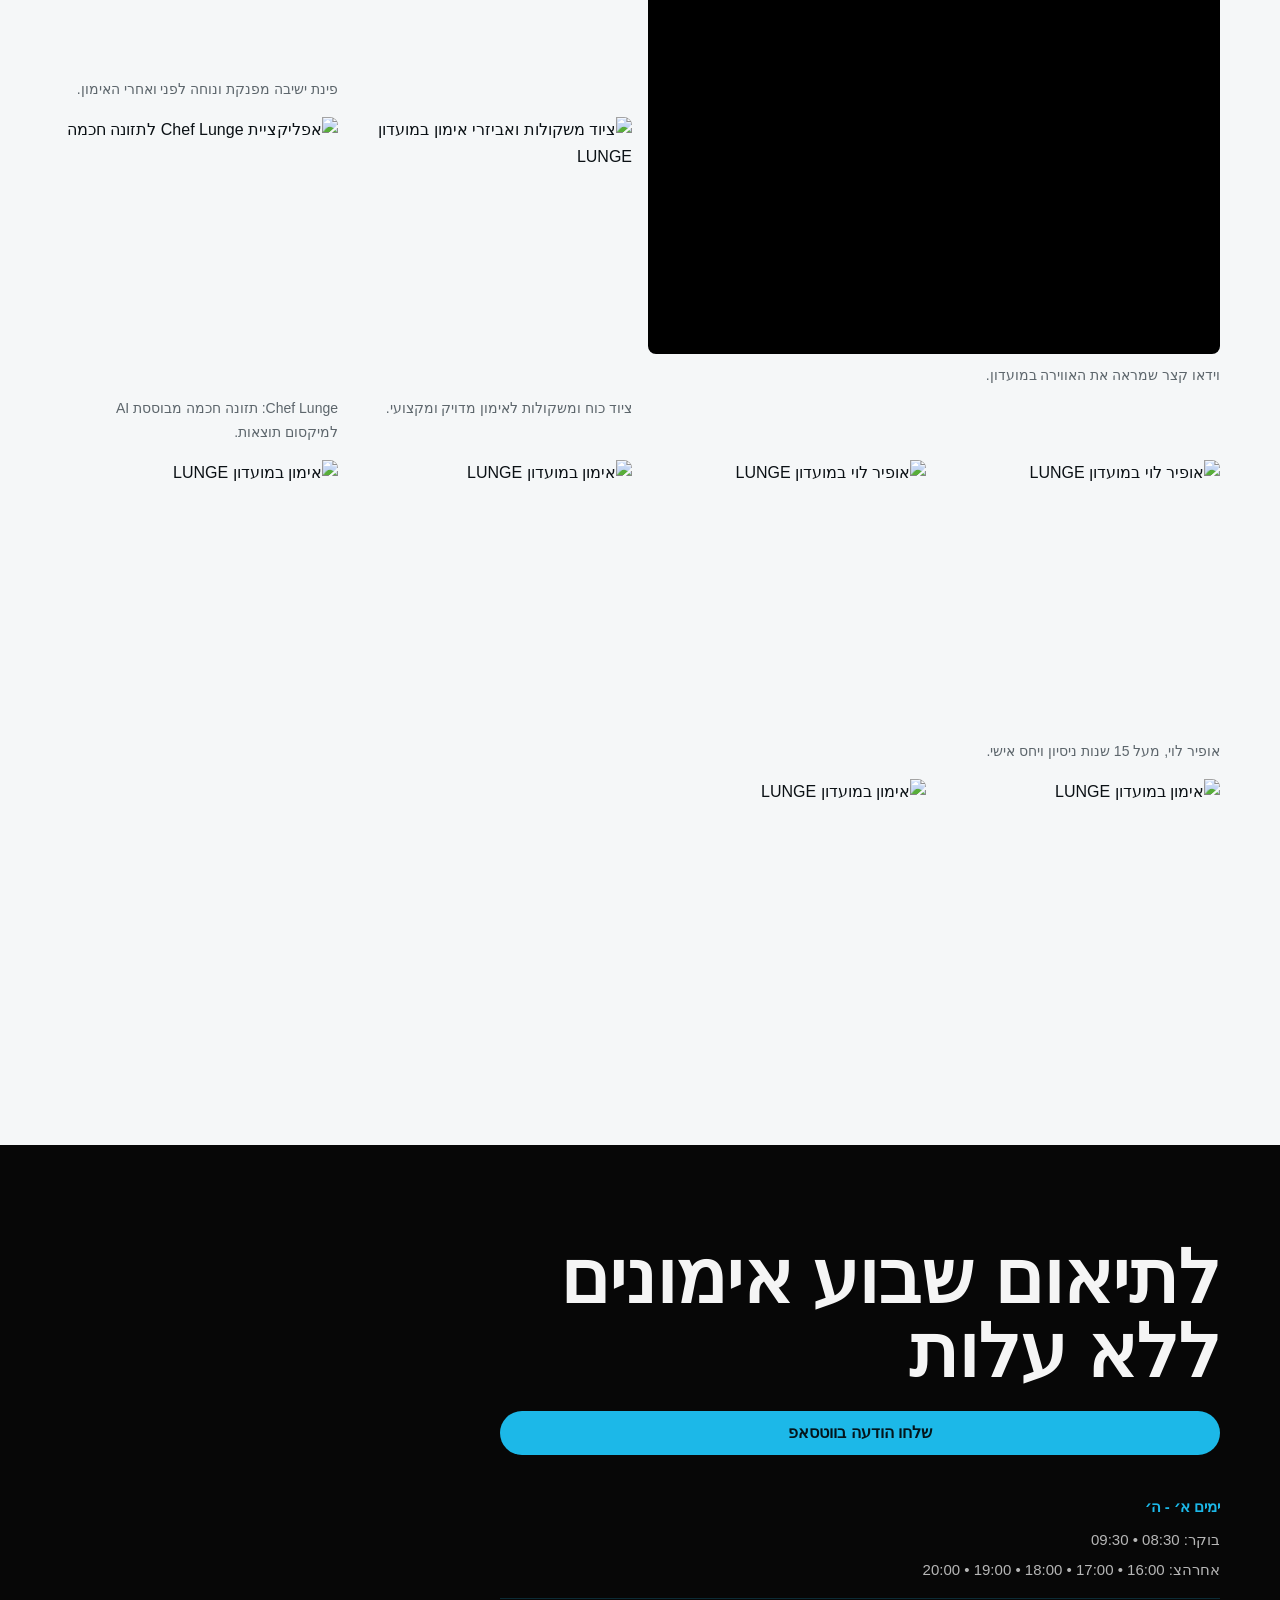
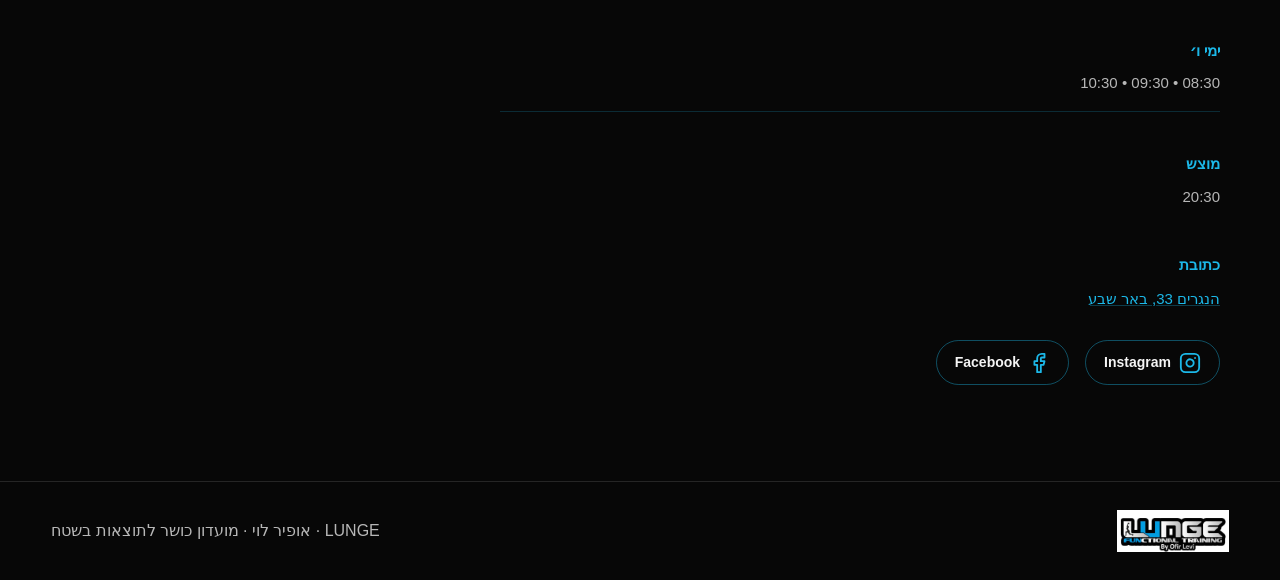
==== commit b7fb85b2: "Update index.html" ====
--- a/index.html
+++ b/index.html
@@ -79,7 +79,7 @@
 
           <div class="benefit__card">
             <div class="benefit__logo">
-              <img src="assets/images/nvidia-logo.png" alt="NVIDIA" />
+              <img src="nvidia-logo.png" alt="NVIDIA" />
             </div>
             <ul class="benefit__list">
               <li><strong>שבוע אימונים ללא עלות</strong></li>
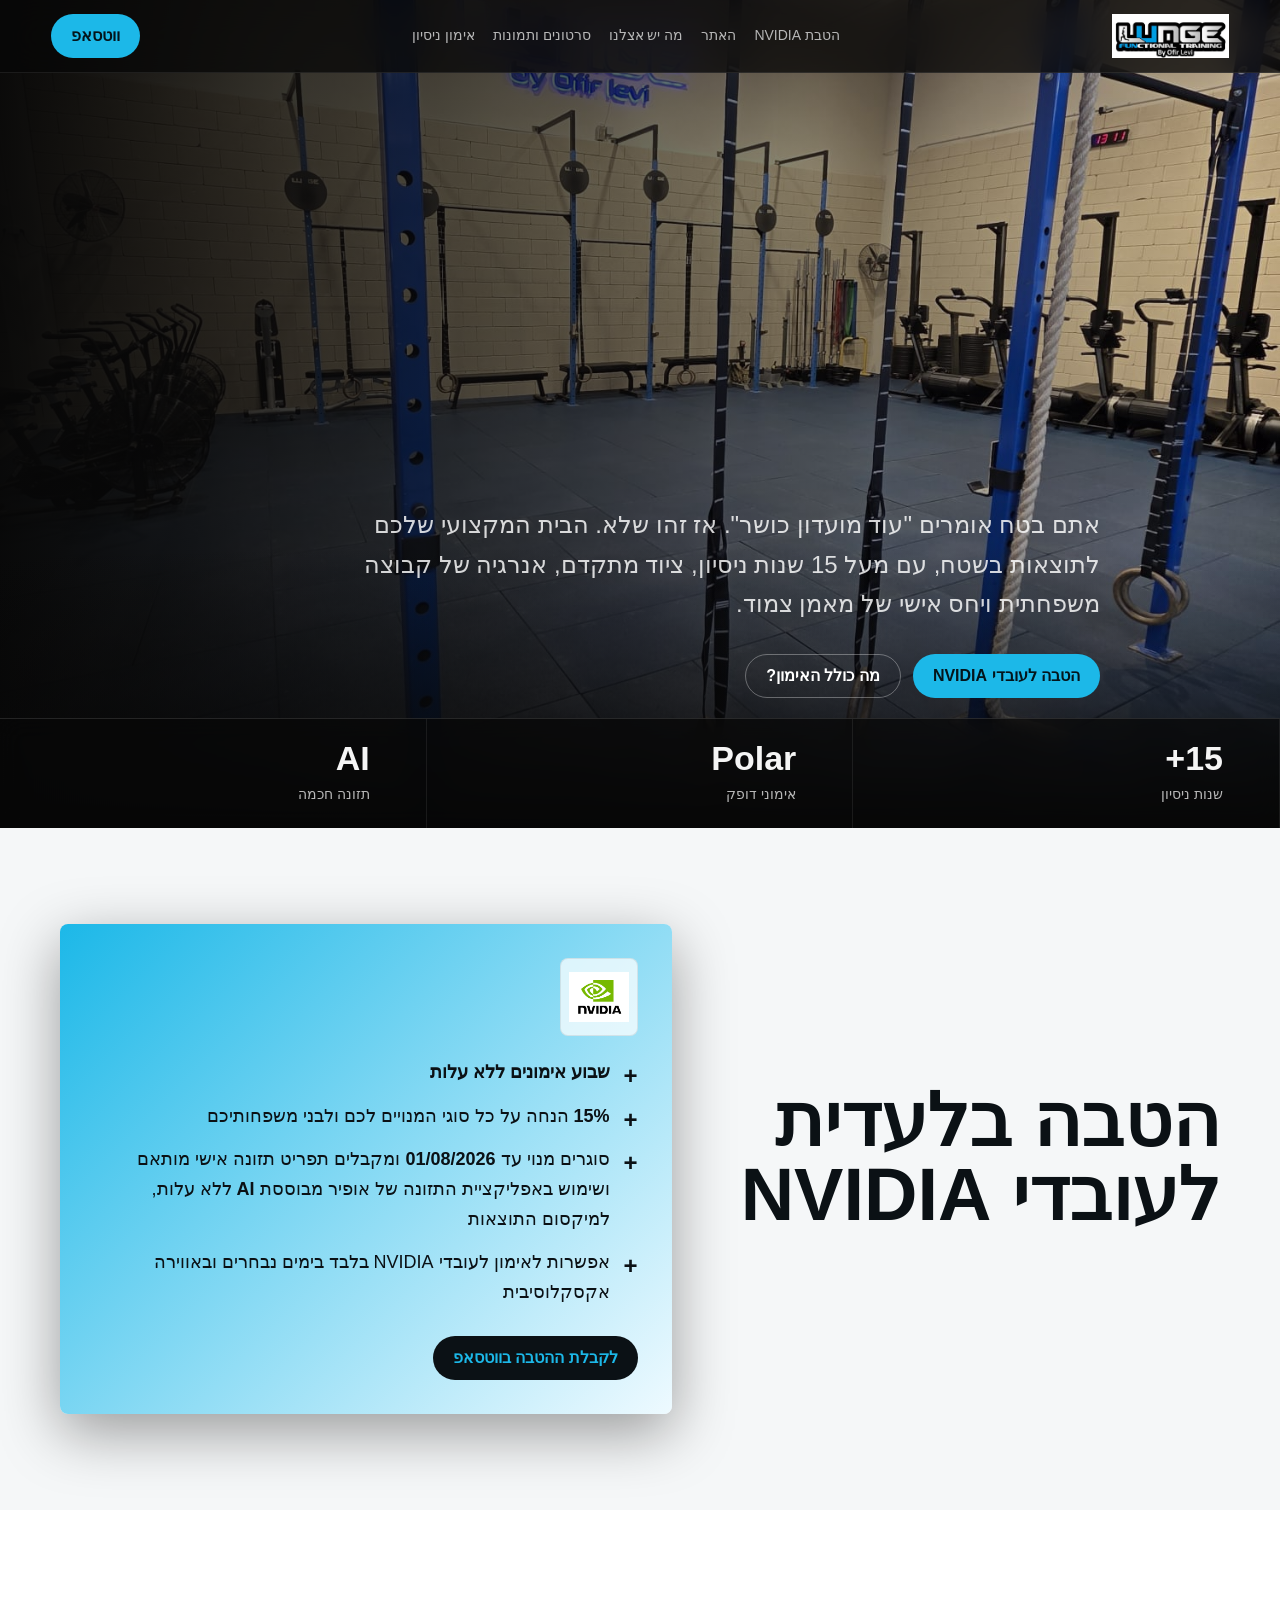
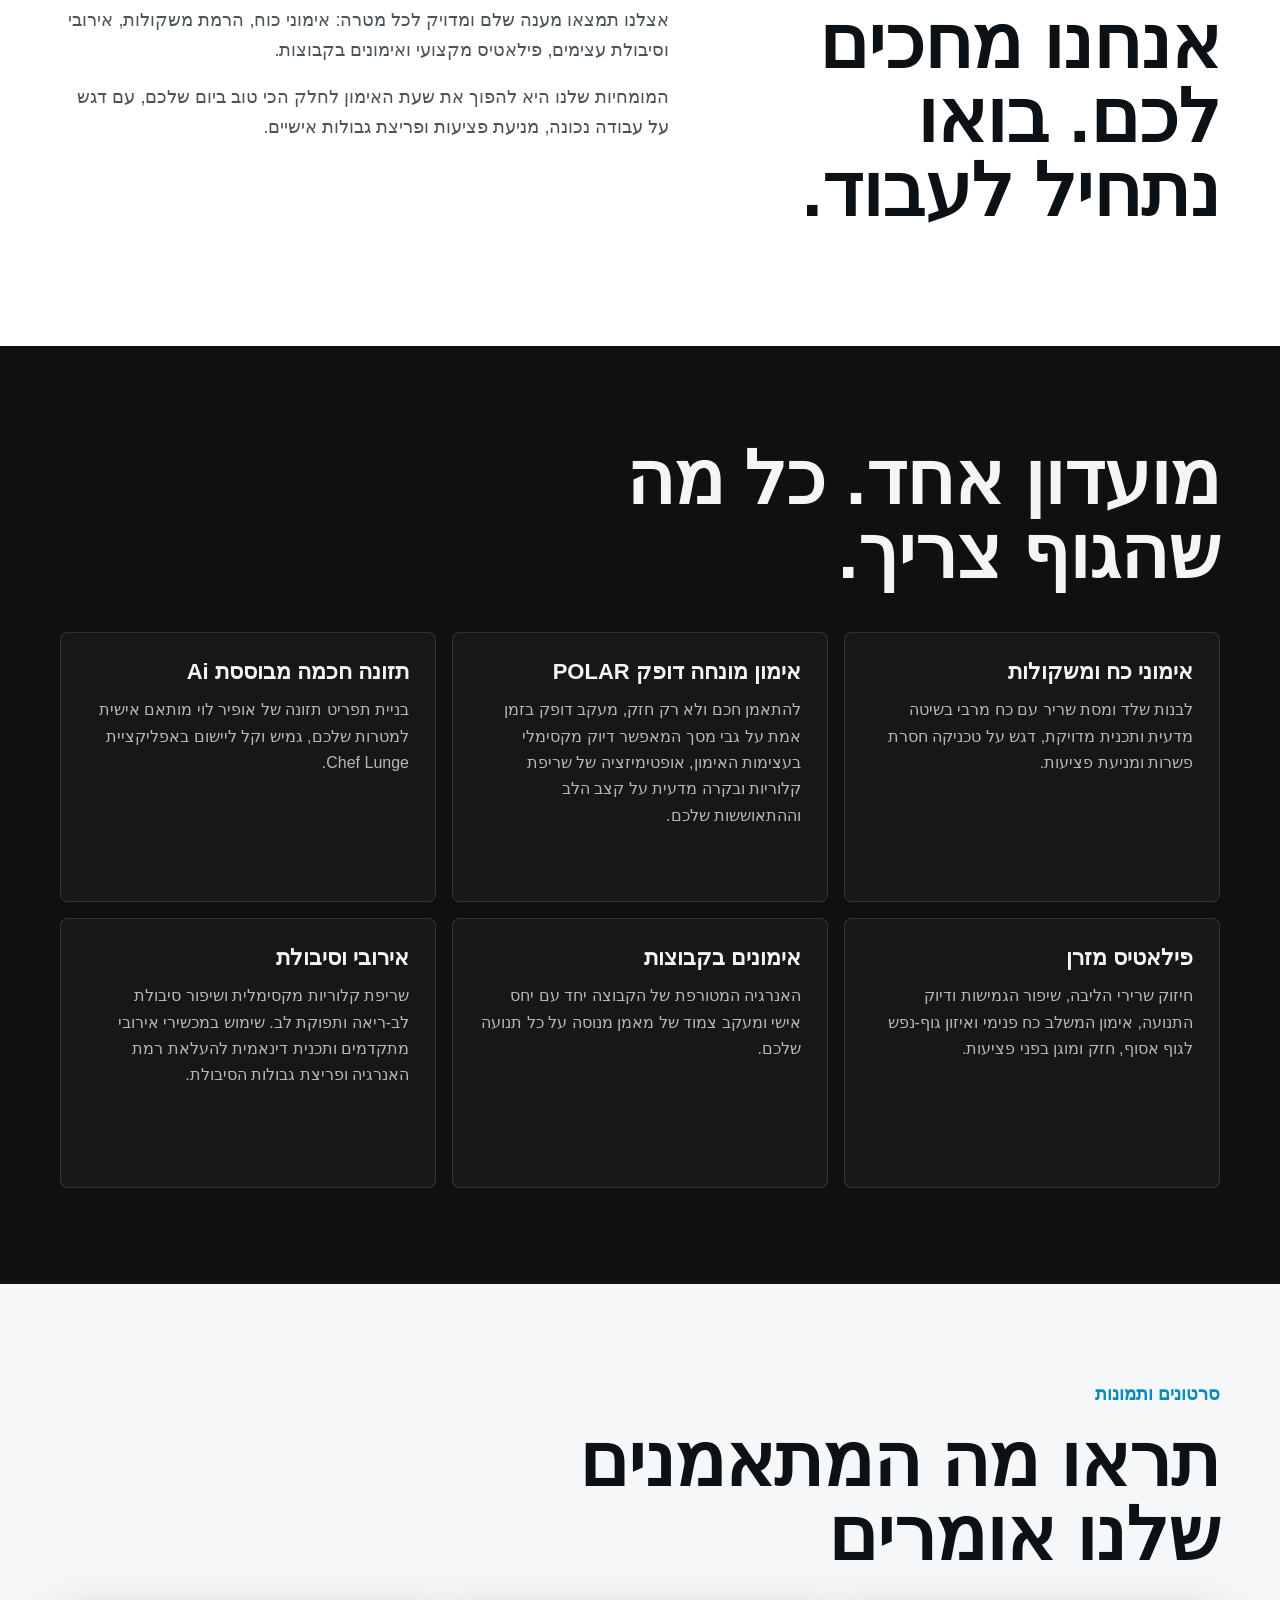
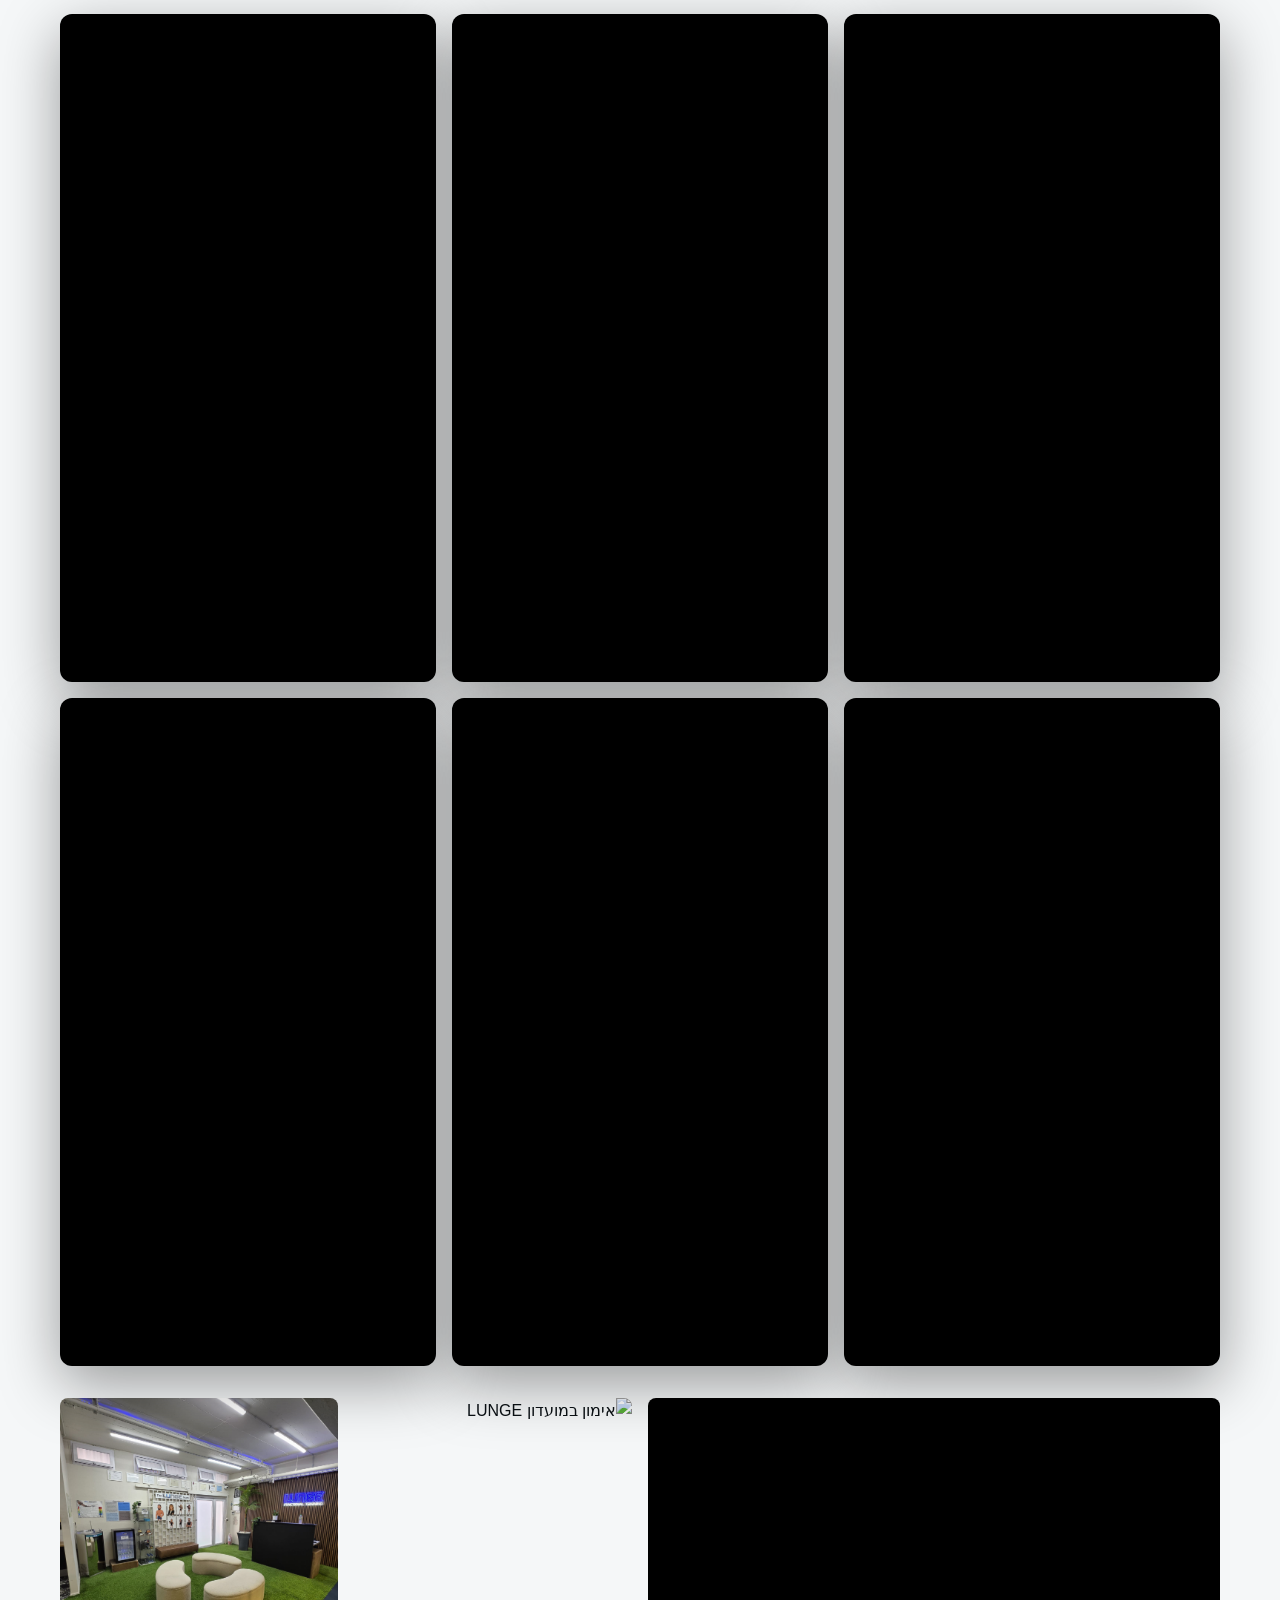
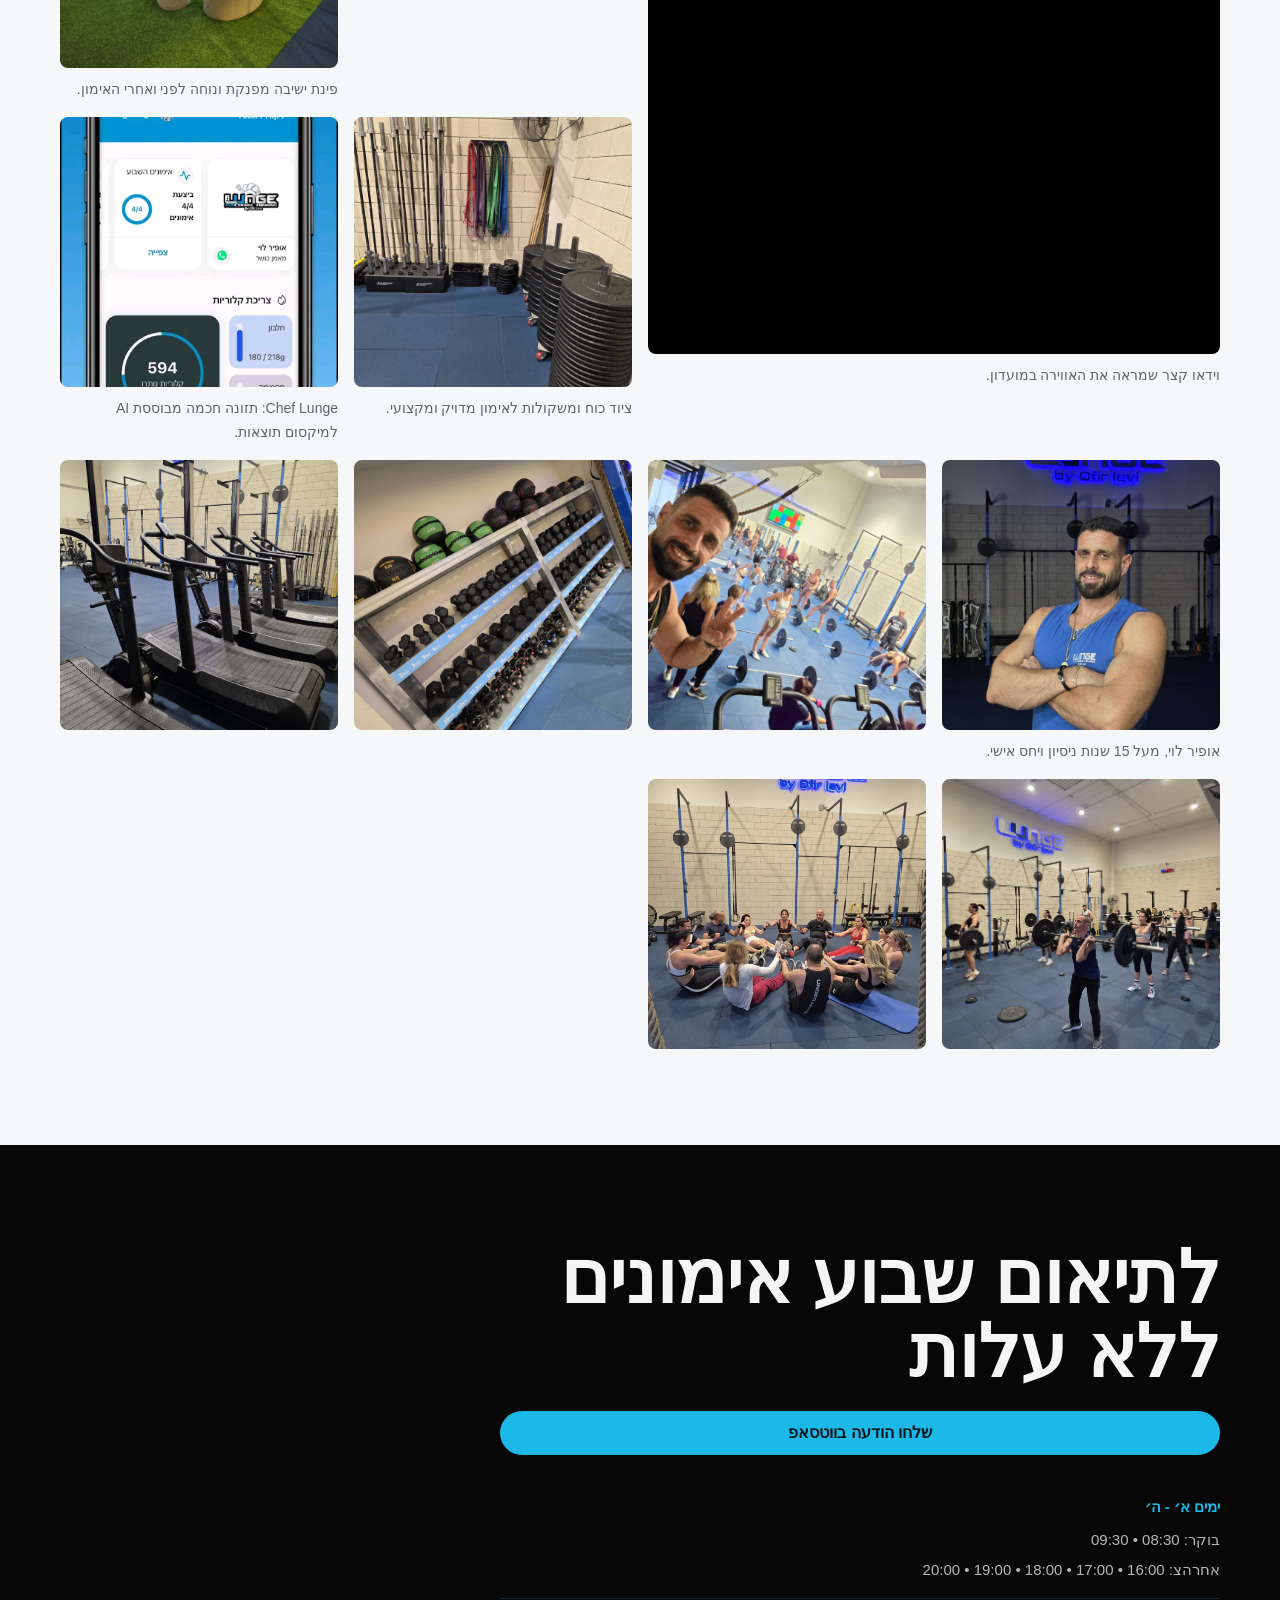
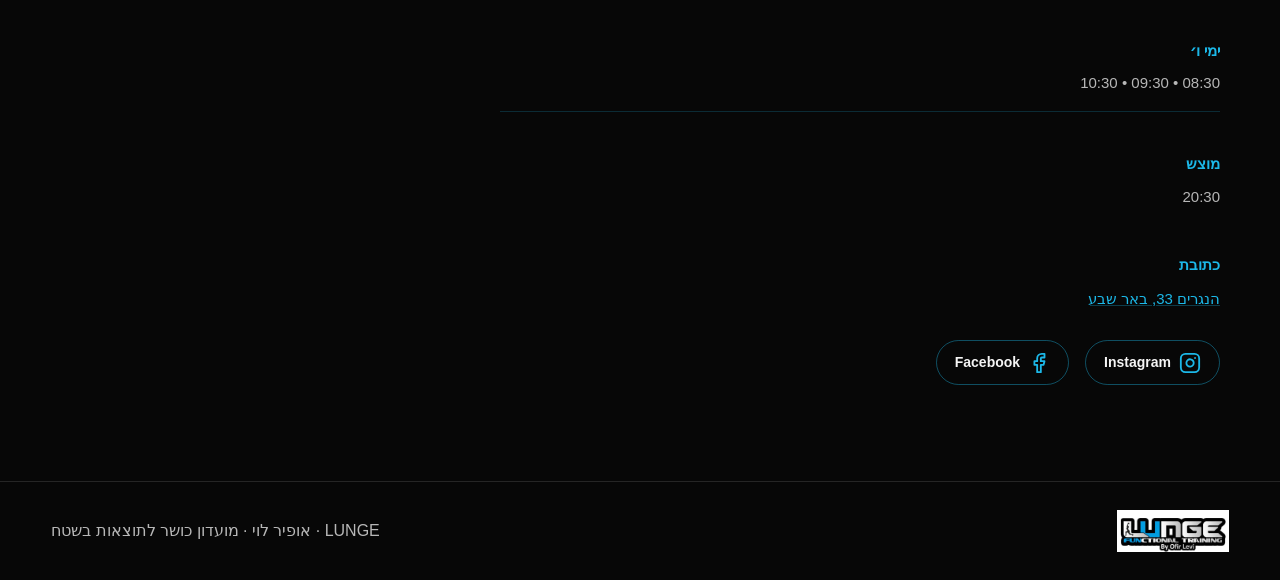
==== commit b49f7d8b: "Update index.html" ====
--- a/index.html
+++ b/index.html
@@ -252,35 +252,35 @@
               <img src="assets/images/ofir-6.jpeg" alt="אימון במועדון LUNGE" loading="lazy" />
             </figure>
             <figure class="media-tile">
-              <img src="assets/images/gallery-1.jpeg" alt="אזור קבלה ופינת ישיבה במועדון LUNGE" loading="lazy" />
+              <img src="gallery-1.jpeg" alt="אזור קבלה ופינת ישיבה במועדון LUNGE" loading="lazy" />
               <figcaption>פינת ישיבה מפנקת ונוחה לפני ואחרי האימון.</figcaption>
             </figure>
             <figure class="media-tile">
-              <img src="assets/images/gallery-2.jpeg" alt="ציוד משקולות ואביזרי אימון במועדון LUNGE" loading="lazy" />
+              <img src="gallery-2.jpeg" alt="ציוד משקולות ואביזרי אימון במועדון LUNGE" loading="lazy" />
               <figcaption>ציוד כוח ומשקולות לאימון מדויק ומקצועי.</figcaption>
             </figure>
             <figure class="media-tile">
-              <img src="assets/images/gallery-3.jpeg" alt="אפליקציית Chef Lunge לתזונה חכמה" loading="lazy" />
+              <img src="gallery-3.jpeg" alt="אפליקציית Chef Lunge לתזונה חכמה" loading="lazy" />
               <figcaption>Chef Lunge: תזונה חכמה מבוססת AI למיקסום תוצאות.</figcaption>
             </figure>
             <figure class="media-tile">
-              <img src="assets/images/gallery-4.jpeg" alt="אופיר לוי במועדון LUNGE" loading="lazy" />
+              <img src="gallery-4.jpeg" alt="אופיר לוי במועדון LUNGE" loading="lazy" />
               <figcaption>אופיר לוי, מעל 15 שנות ניסיון ויחס אישי.</figcaption>
             </figure>
             <figure class="media-tile">
-              <img src="assets/images/ofir-1.jpeg" alt="אופיר לוי במועדון LUNGE" loading="lazy" />
-            </figure>
-            <figure class="media-tile">
-              <img src="assets/images/ofir-2.jpeg" alt="אימון במועדון LUNGE" loading="lazy" />
-            </figure>
-            <figure class="media-tile">
-              <img src="assets/images/ofir-3.jpeg" alt="אימון במועדון LUNGE" loading="lazy" />
-            </figure>
-            <figure class="media-tile">
-              <img src="assets/images/ofir-4.jpeg" alt="אימון במועדון LUNGE" loading="lazy" />
-            </figure>
-            <figure class="media-tile">
-              <img src="assets/images/ofir-5.jpeg" alt="אימון במועדון LUNGE" loading="lazy" />
+              <img src="ofir-1.jpeg" alt="אופיר לוי במועדון LUNGE" loading="lazy" />
+            </figure>
+            <figure class="media-tile">
+              <img src="ofir-2.jpeg" alt="אימון במועדון LUNGE" loading="lazy" />
+            </figure>
+            <figure class="media-tile">
+              <img src="ofir-3.jpeg" alt="אימון במועדון LUNGE" loading="lazy" />
+            </figure>
+            <figure class="media-tile">
+              <img src="ofir-4.jpeg" alt="אימון במועדון LUNGE" loading="lazy" />
+            </figure>
+            <figure class="media-tile">
+              <img src="ofir-5.jpeg" alt="אימון במועדון LUNGE" loading="lazy" />
             </figure>
           </div>
         </div>
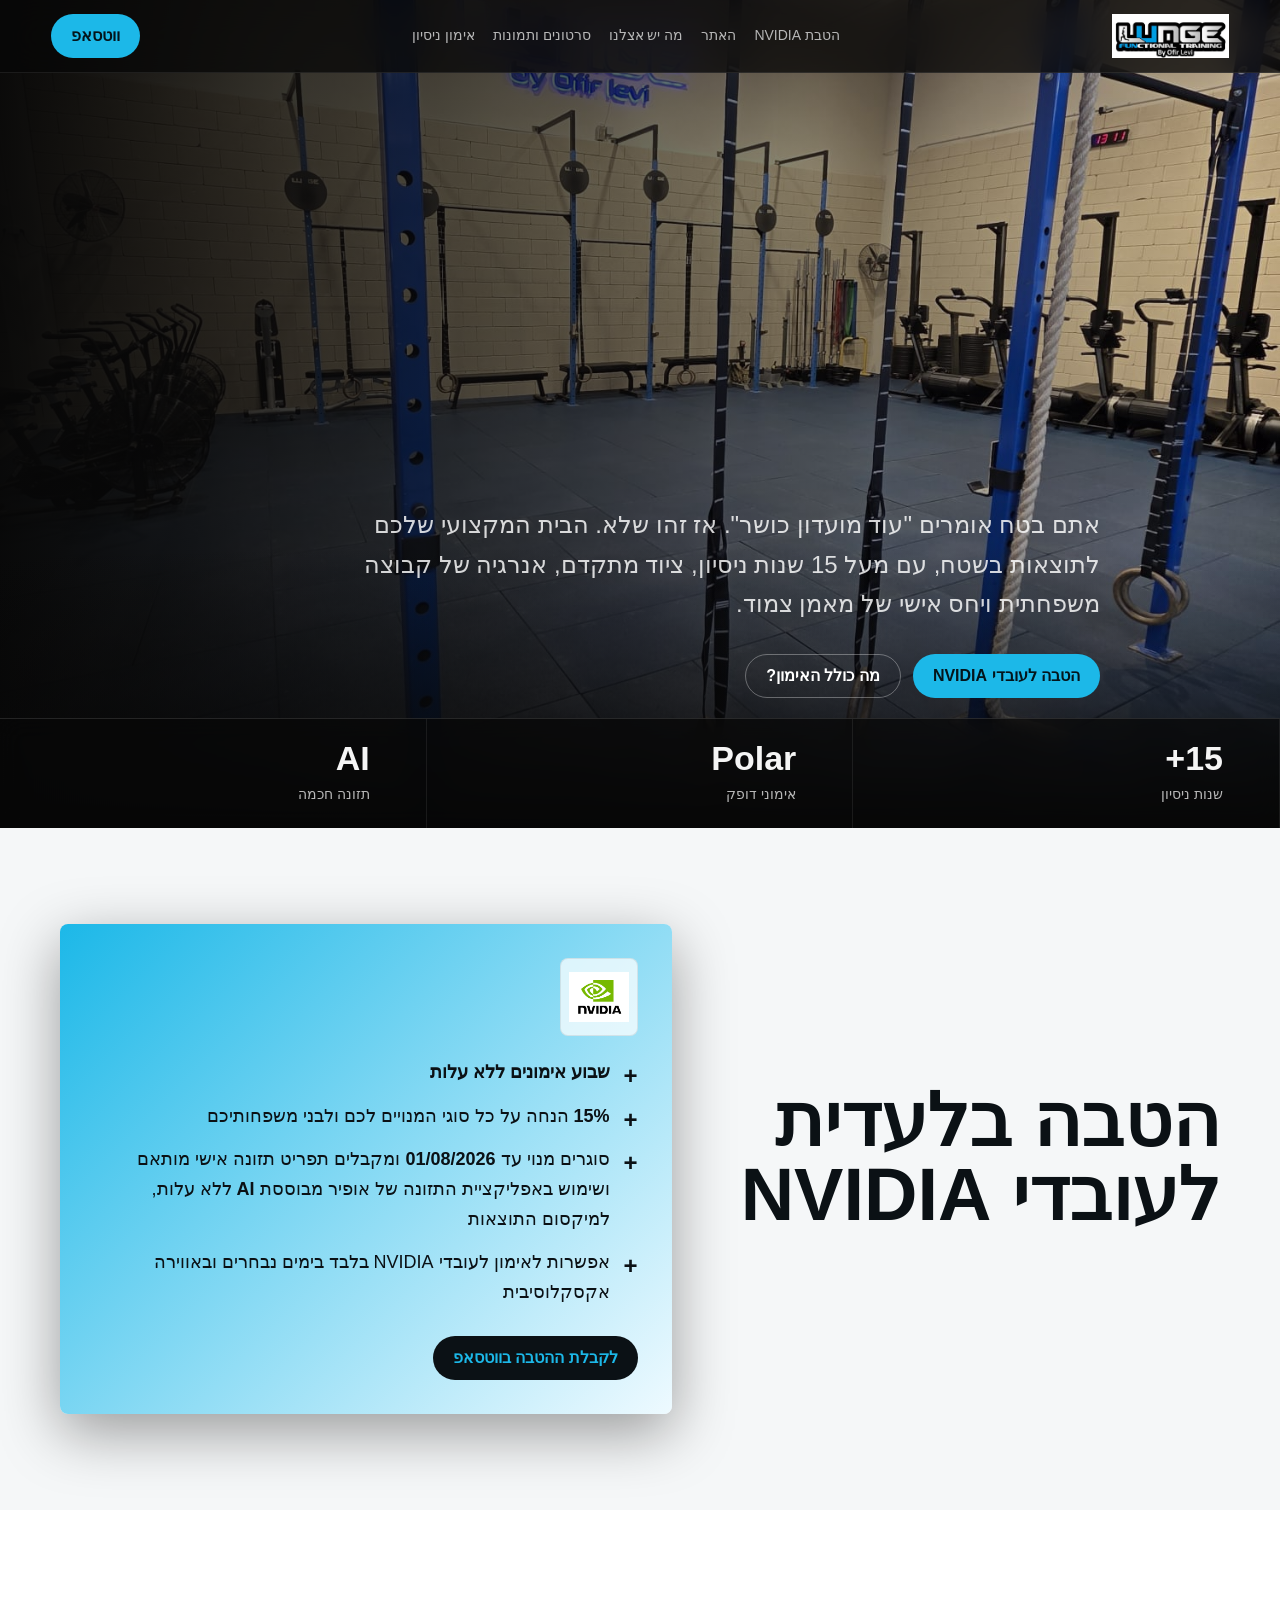
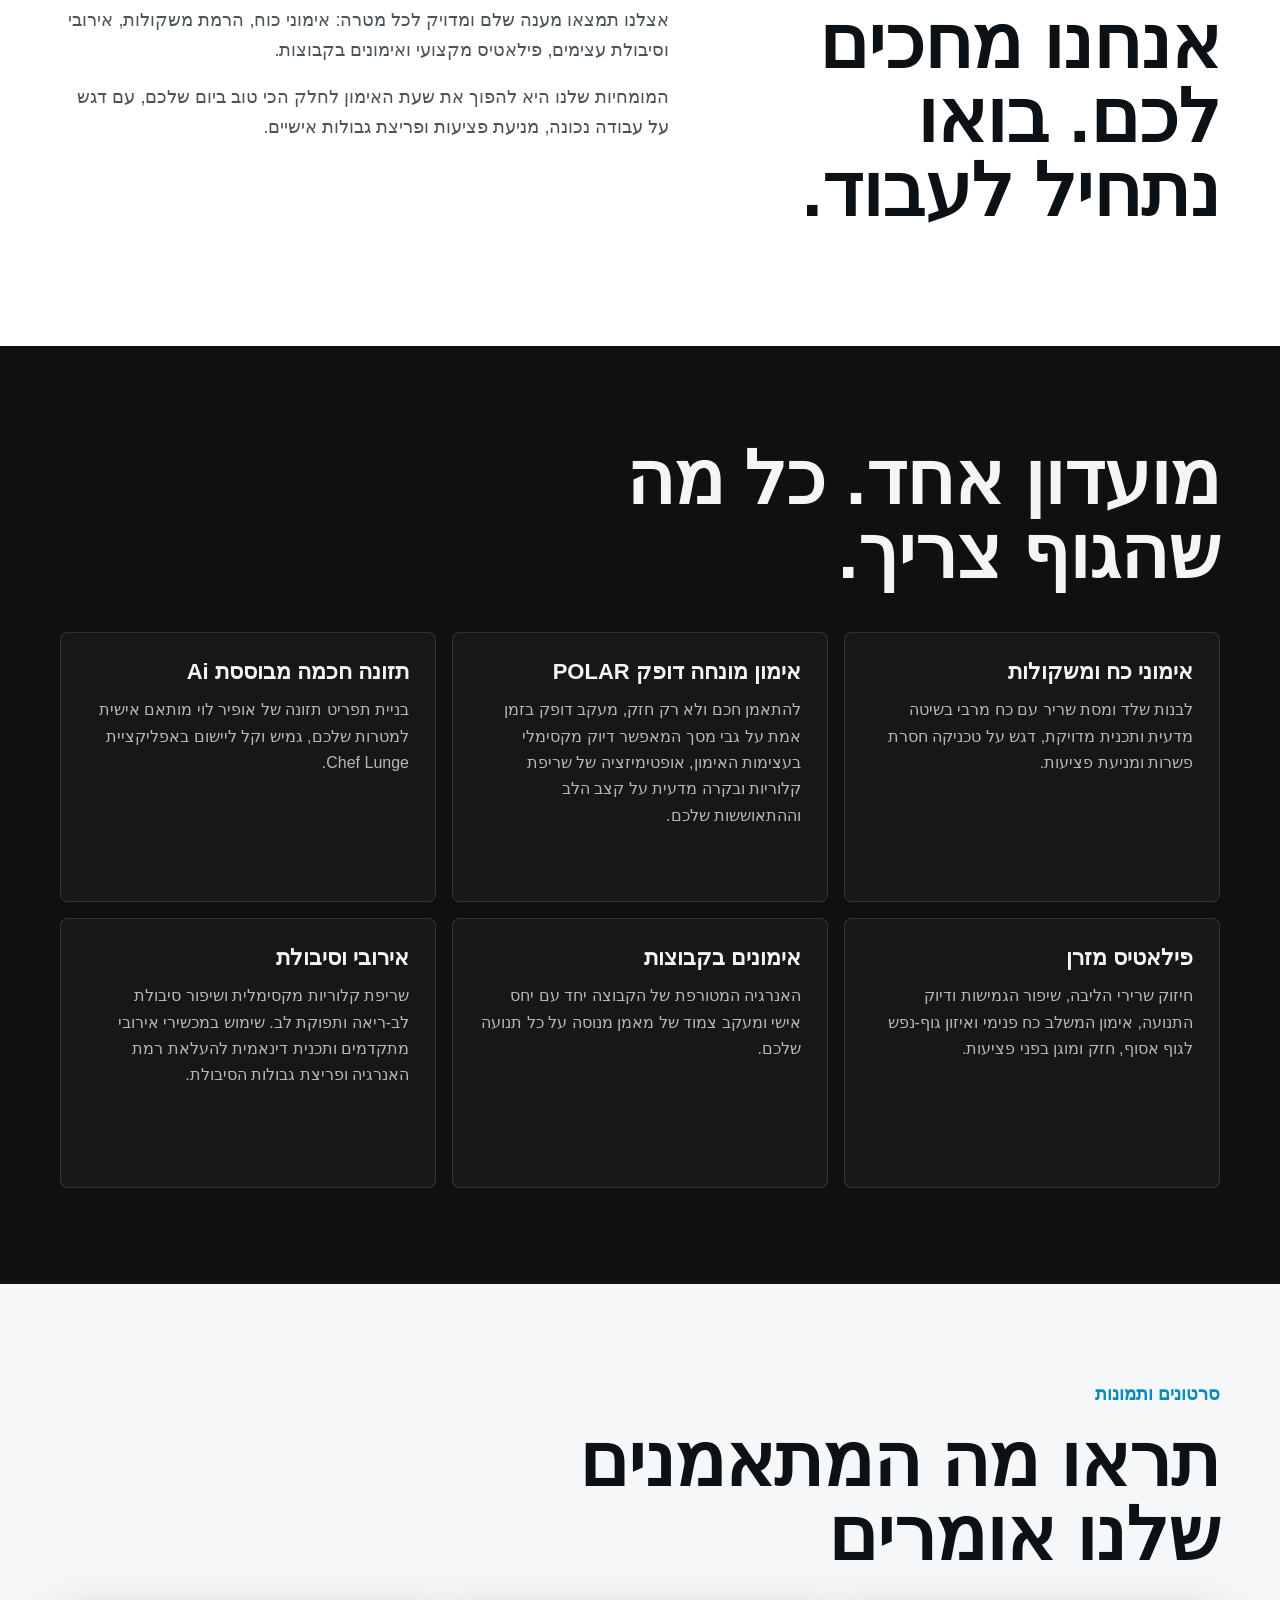
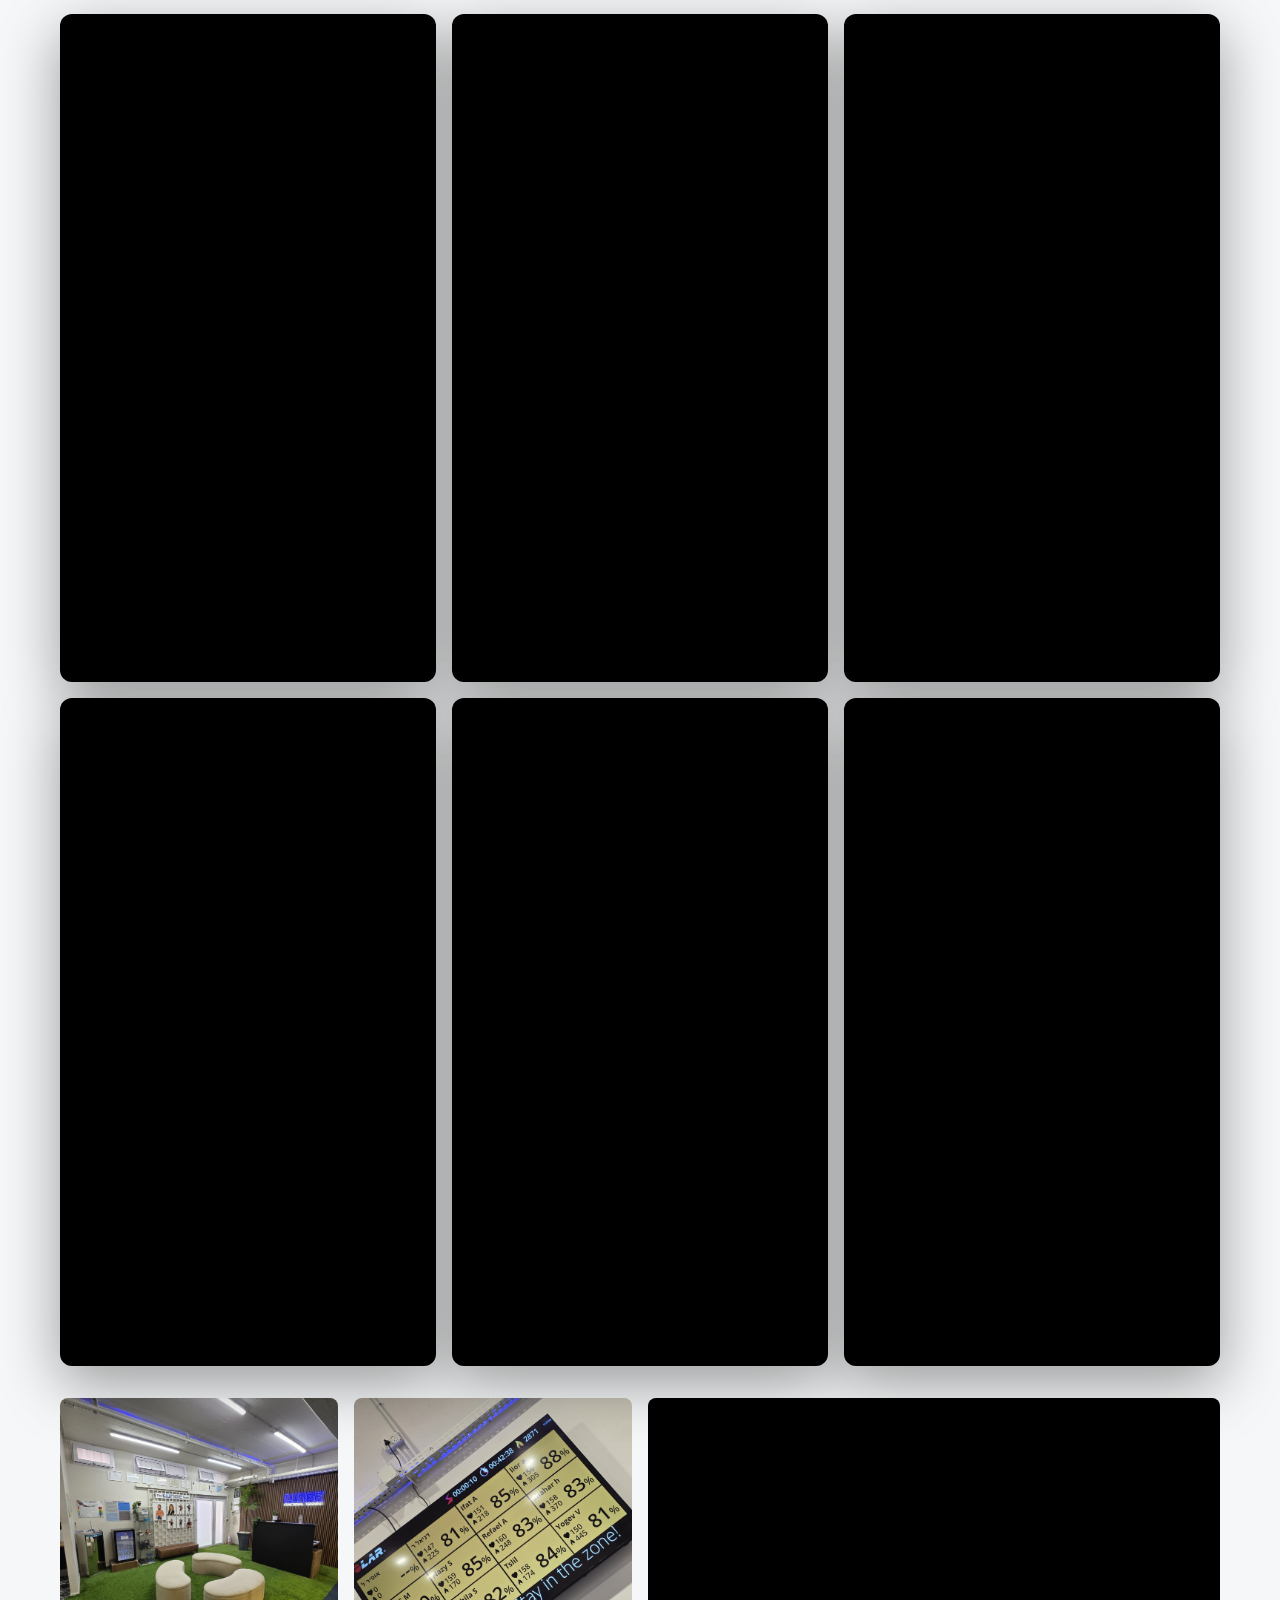
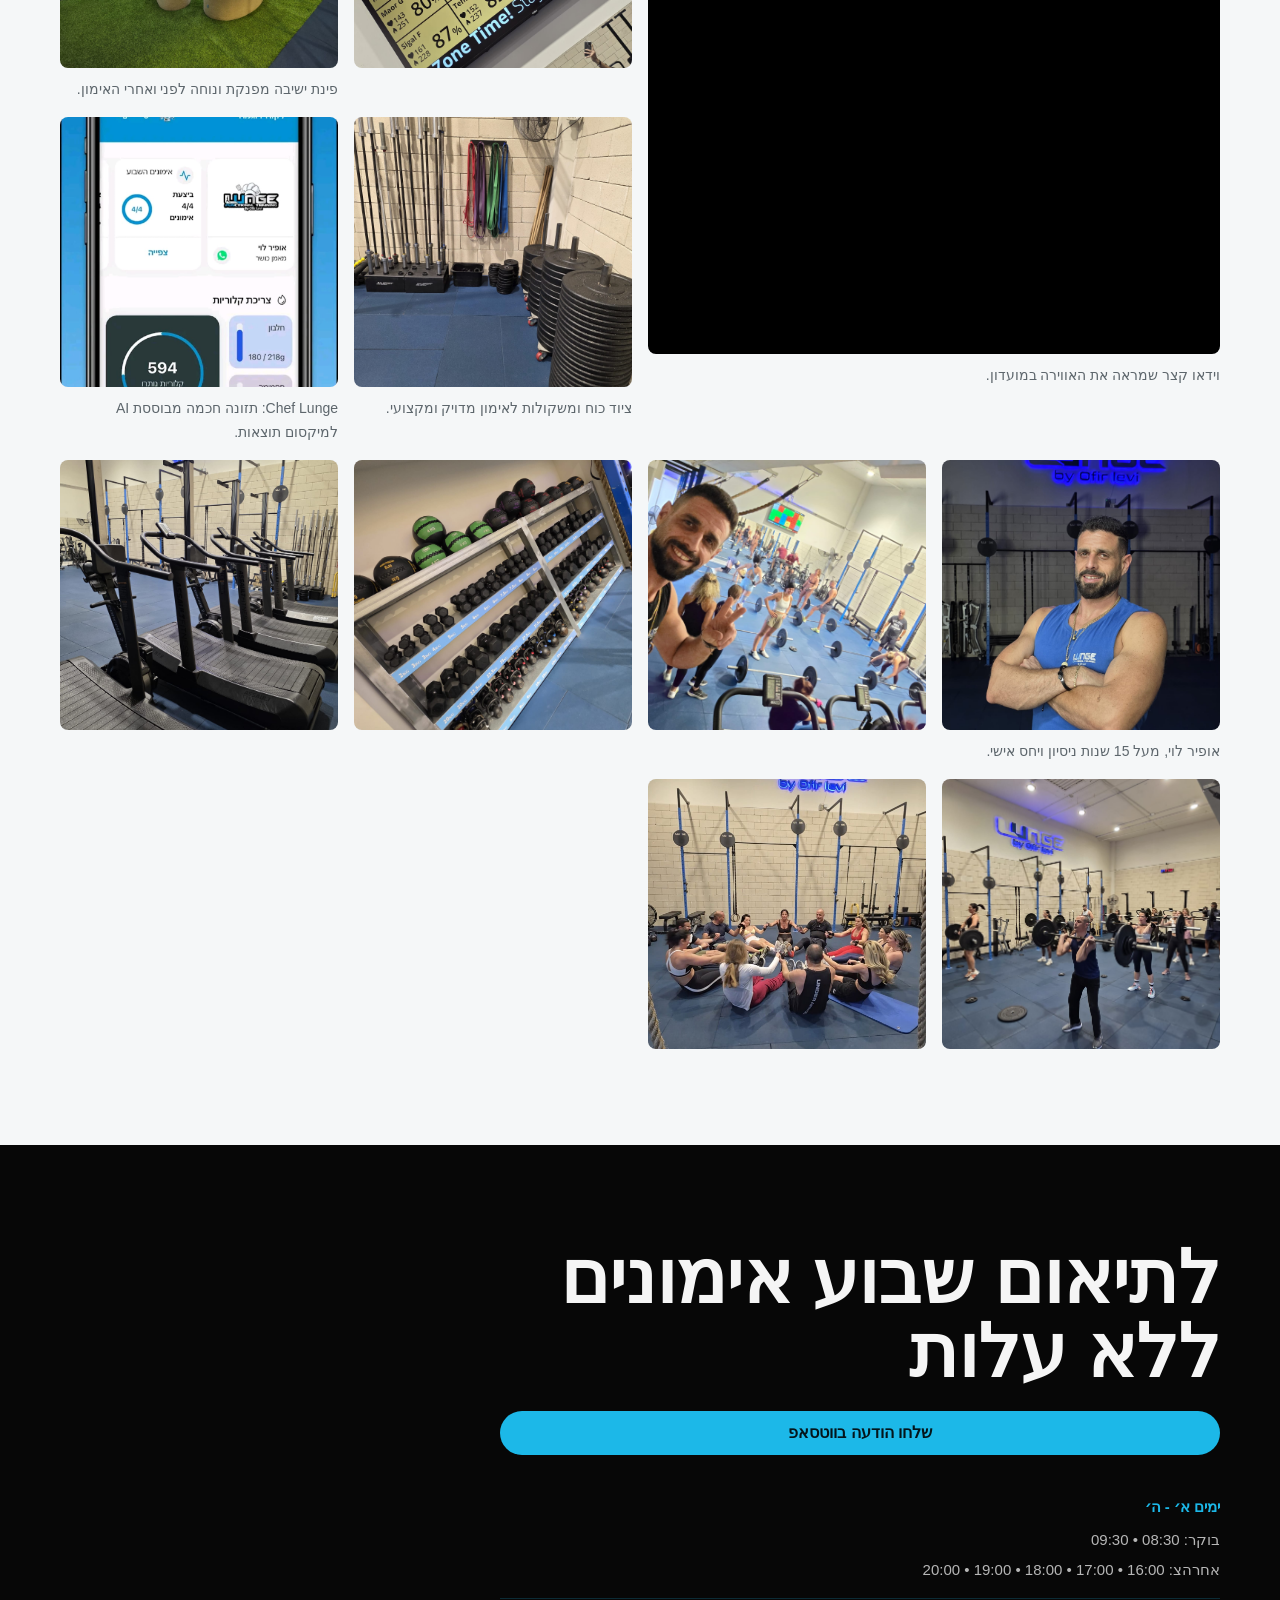
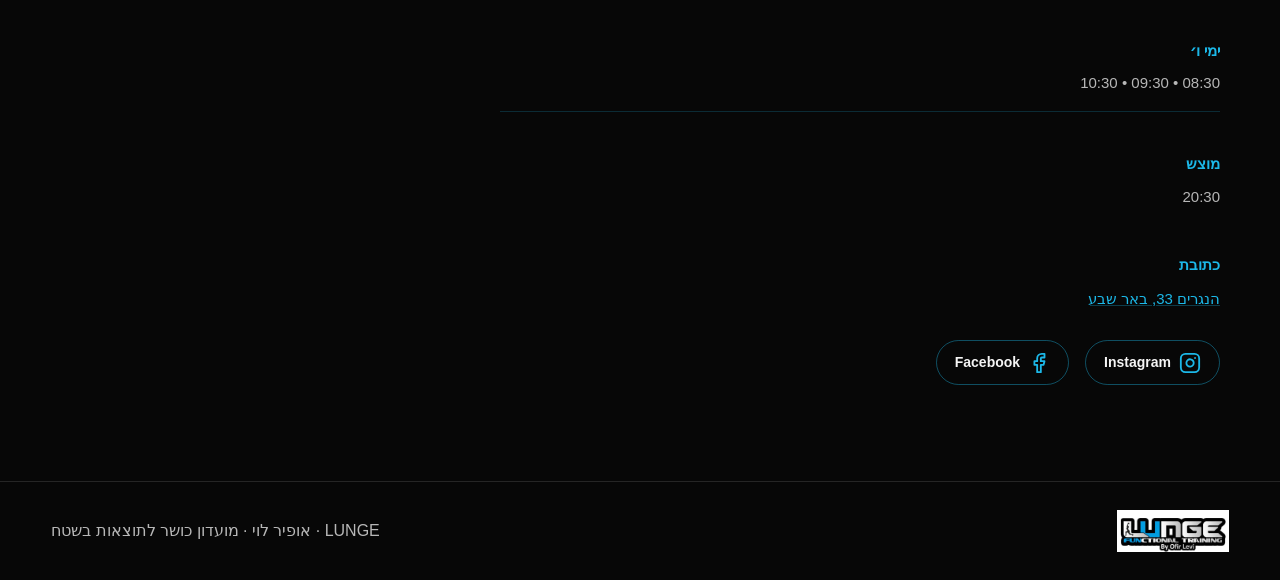
==== commit 45702790: "Update index.html" ====
--- a/index.html
+++ b/index.html
@@ -249,7 +249,7 @@
               <figcaption>וידאו קצר שמראה את האווירה במועדון.</figcaption>
             </figure>
             <figure class="media-tile">
-              <img src="assets/images/ofir-6.jpeg" alt="אימון במועדון LUNGE" loading="lazy" />
+              <img src="ofir-6.jpeg" alt="אימון במועדון LUNGE" loading="lazy" />
             </figure>
             <figure class="media-tile">
               <img src="gallery-1.jpeg" alt="אזור קבלה ופינת ישיבה במועדון LUNGE" loading="lazy" />
